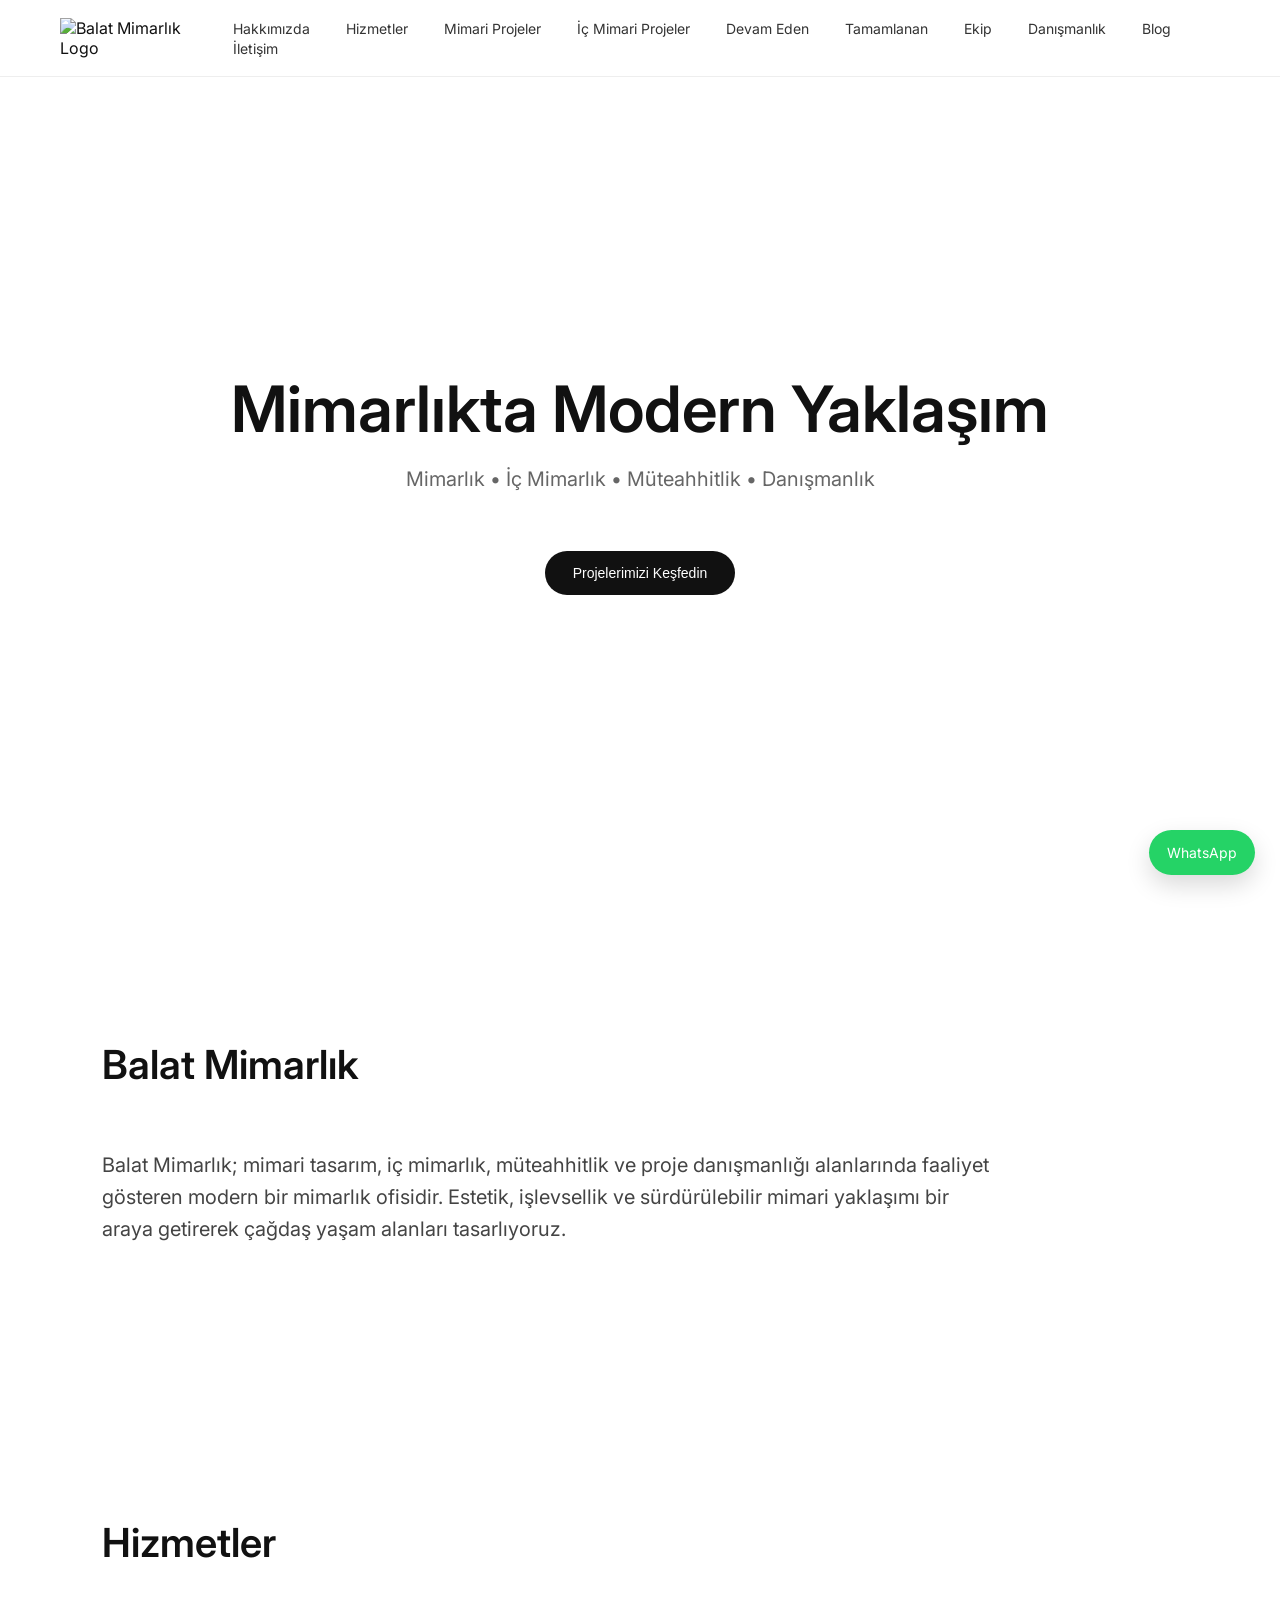
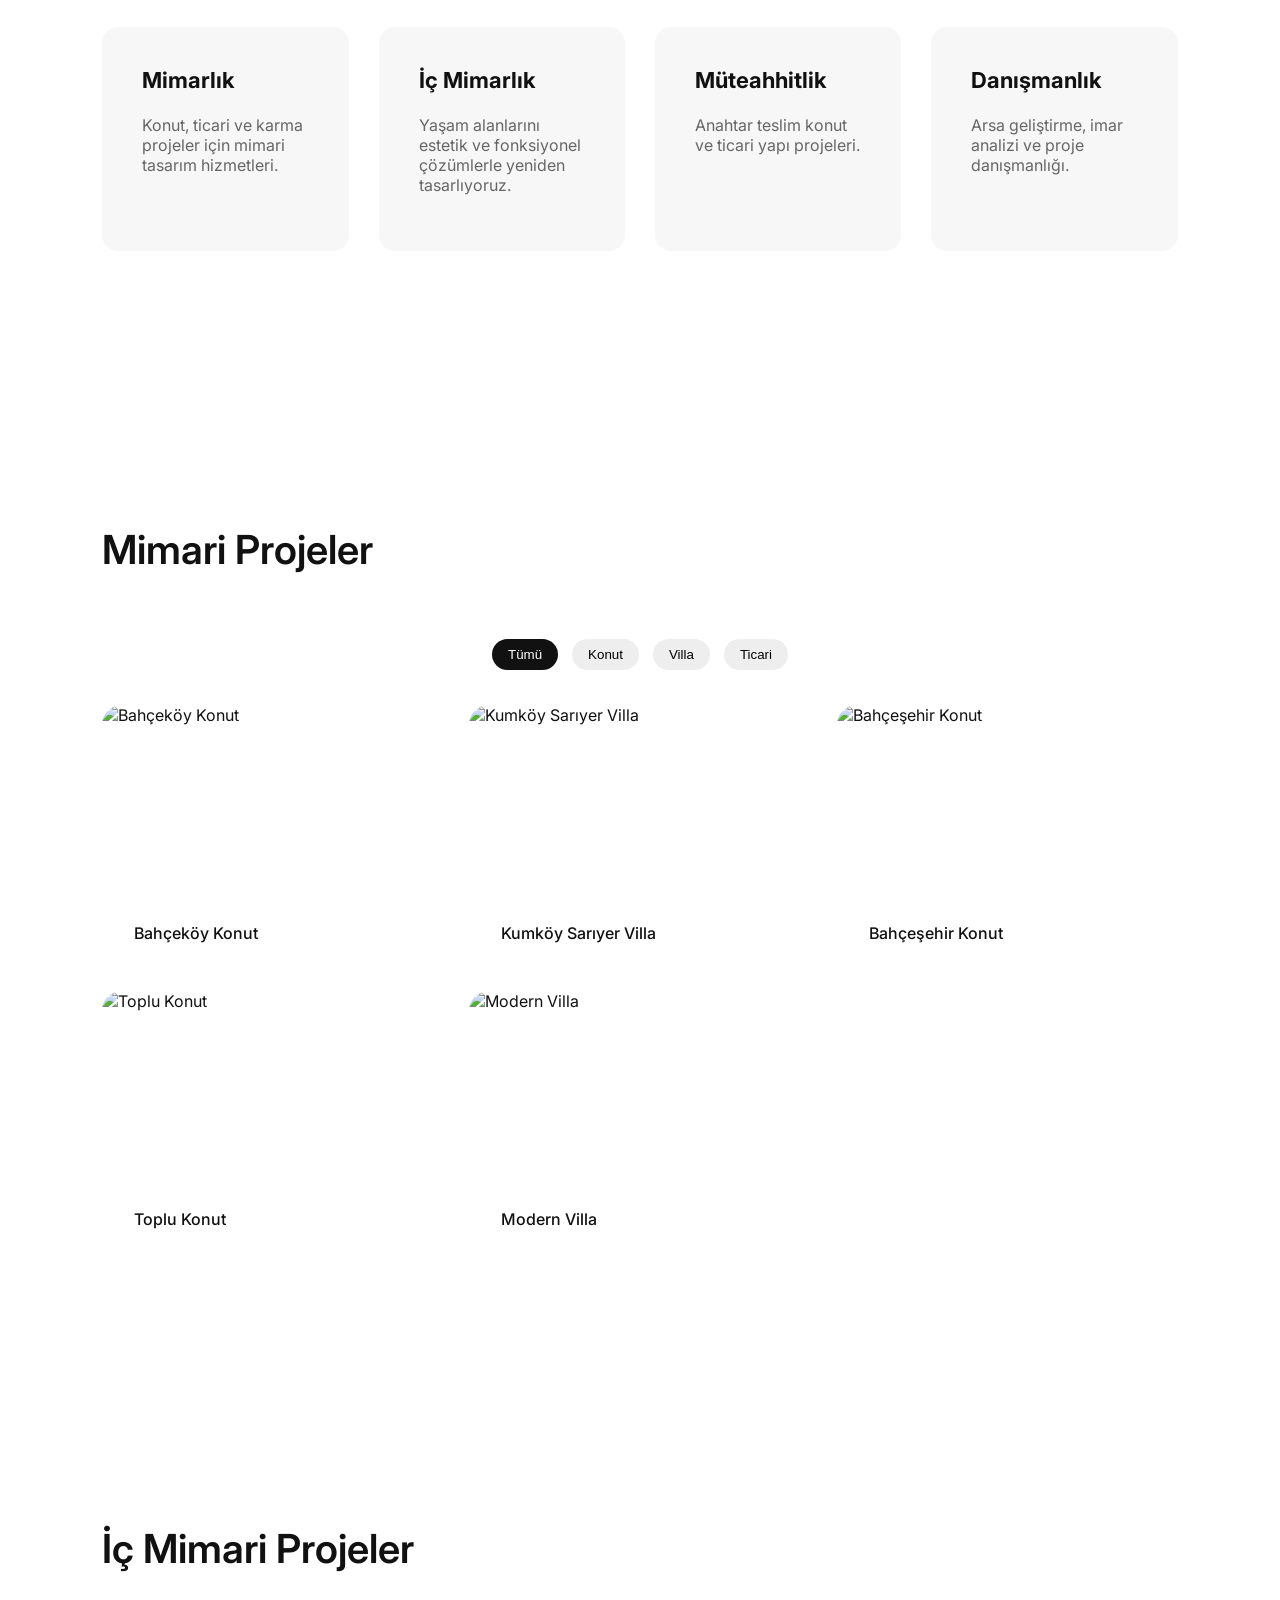
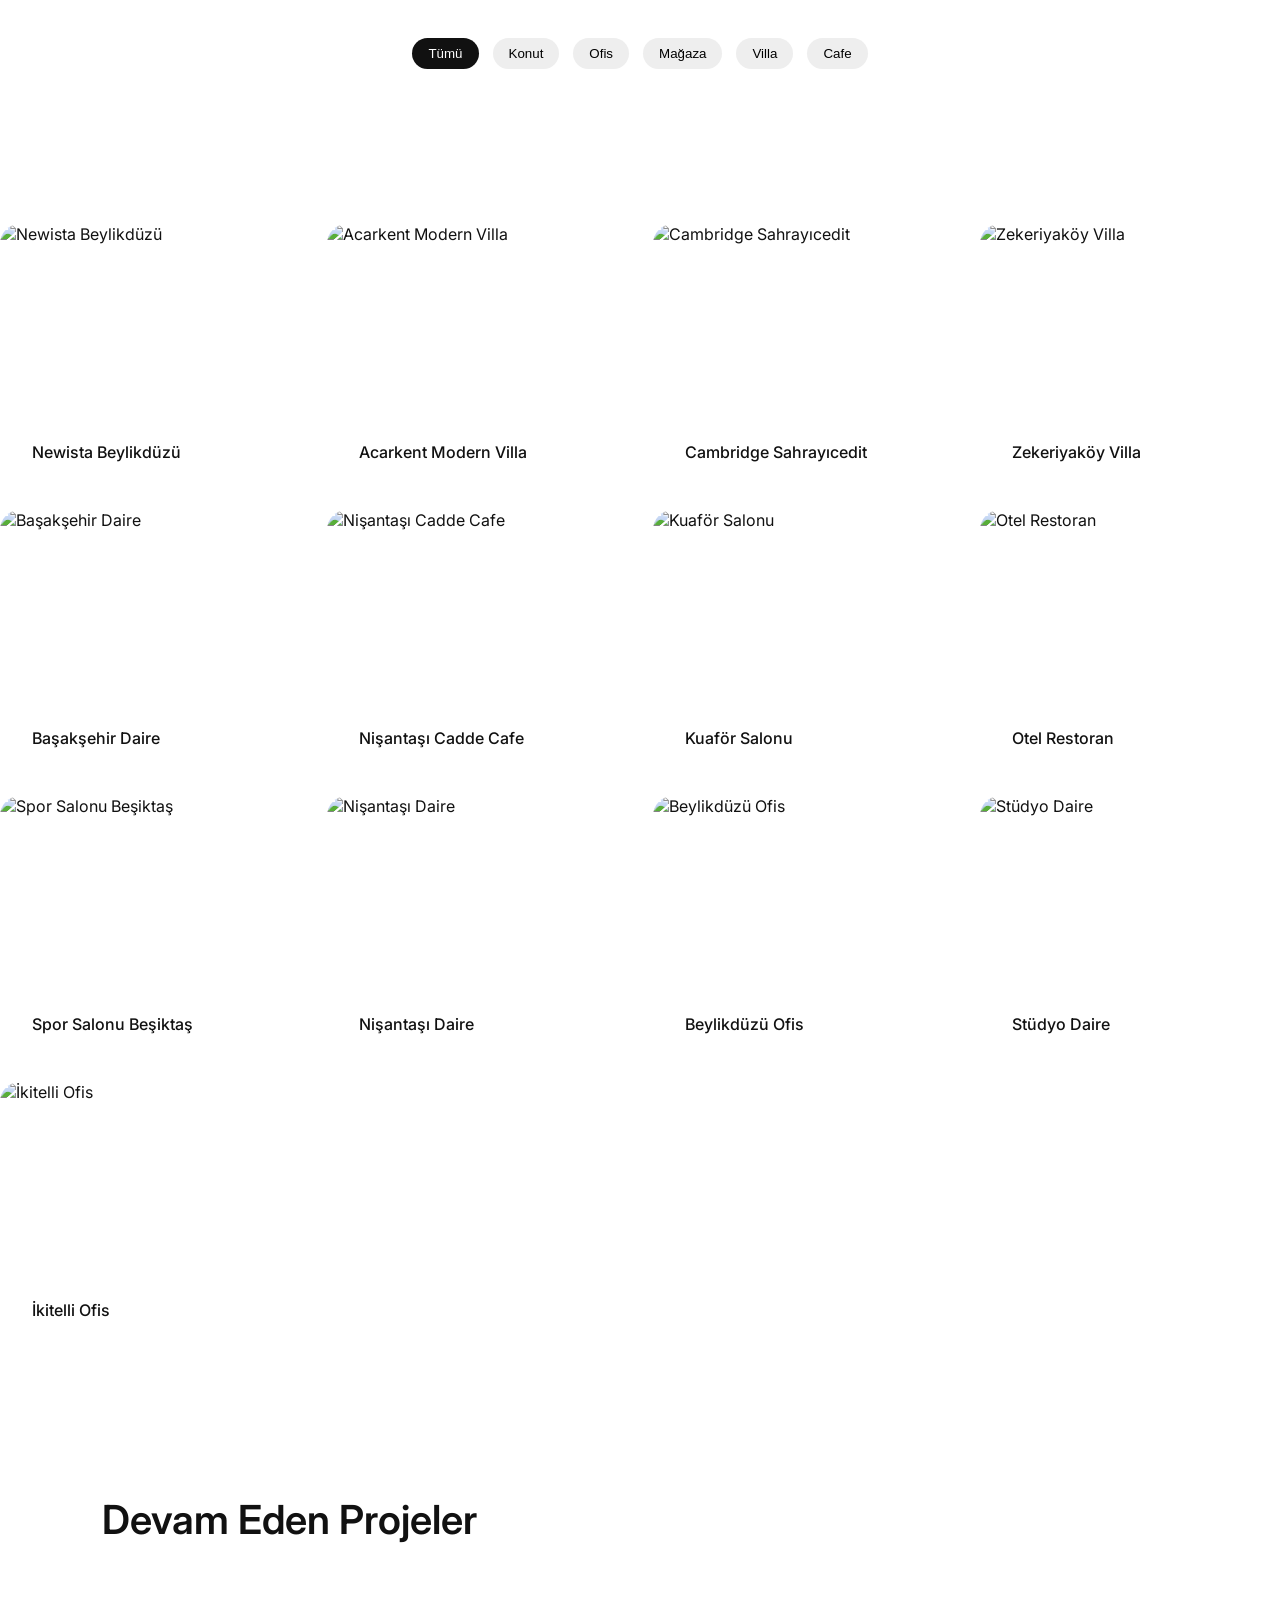
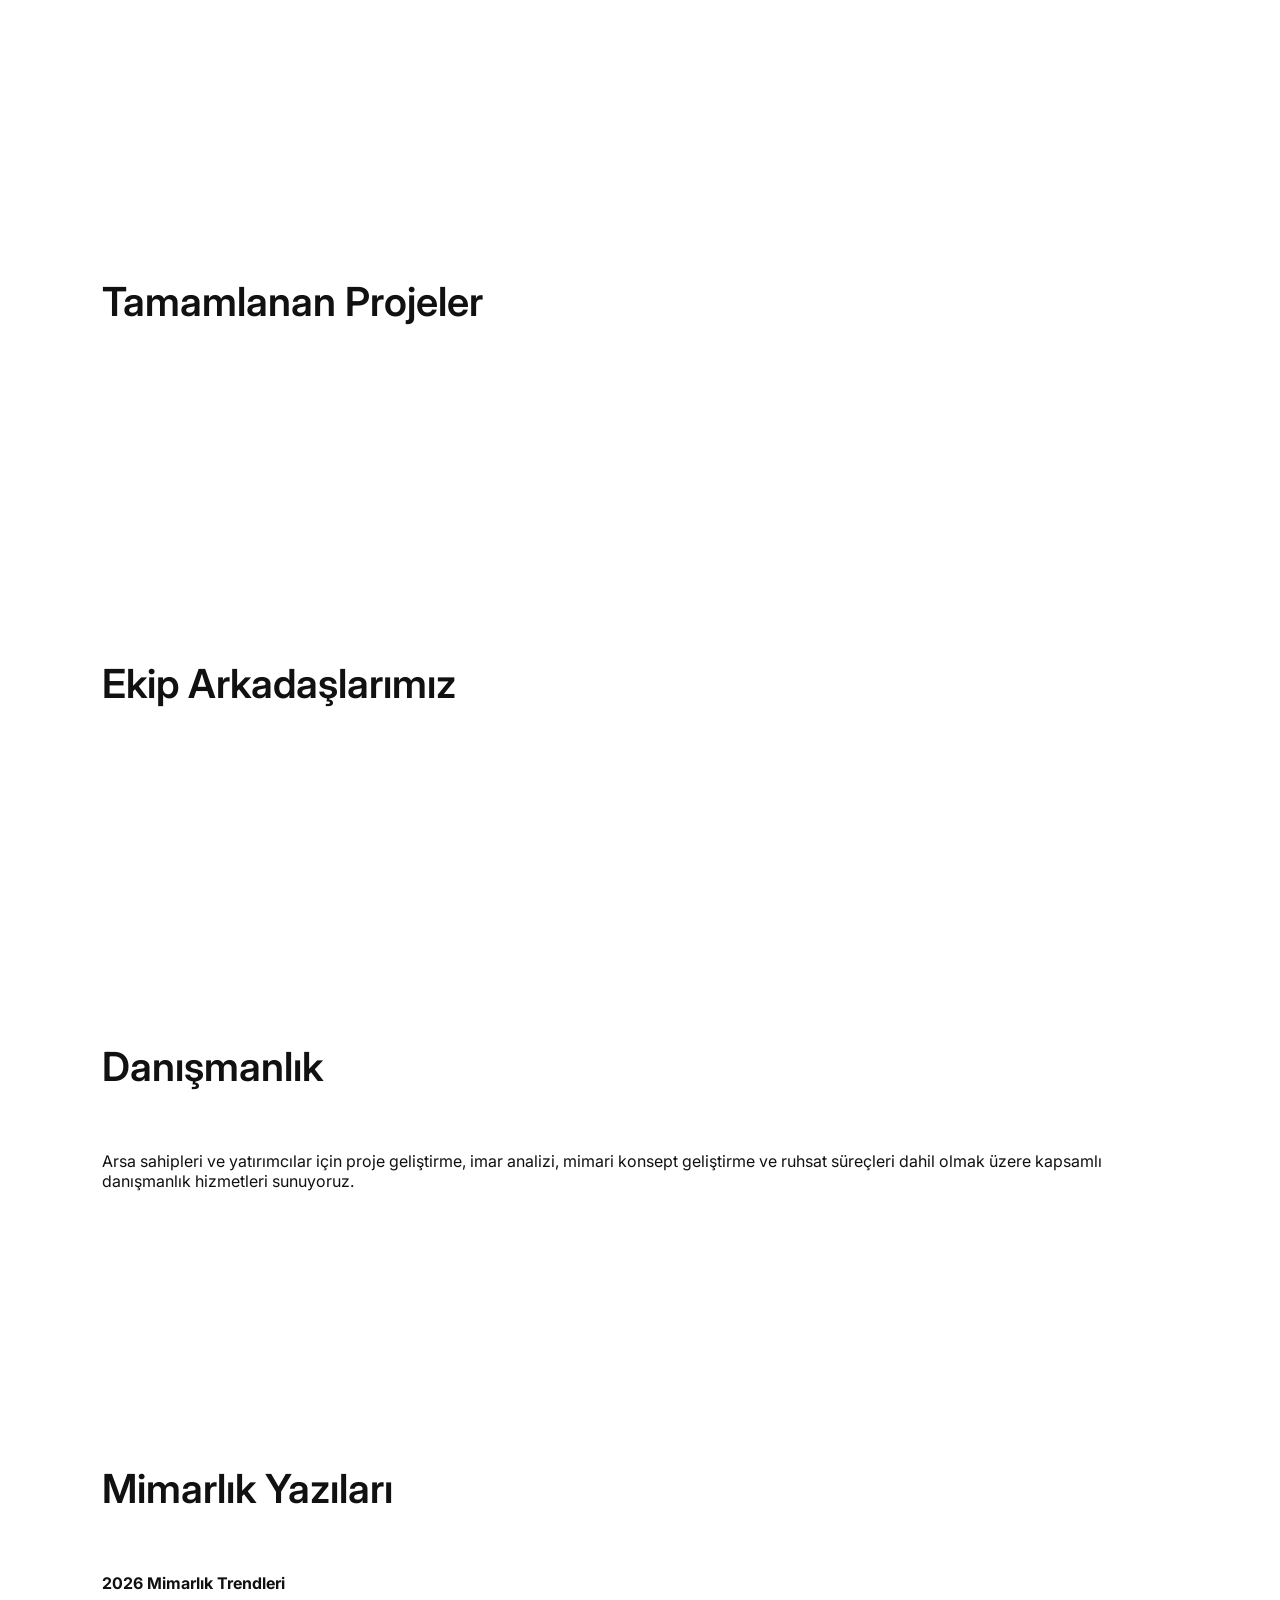
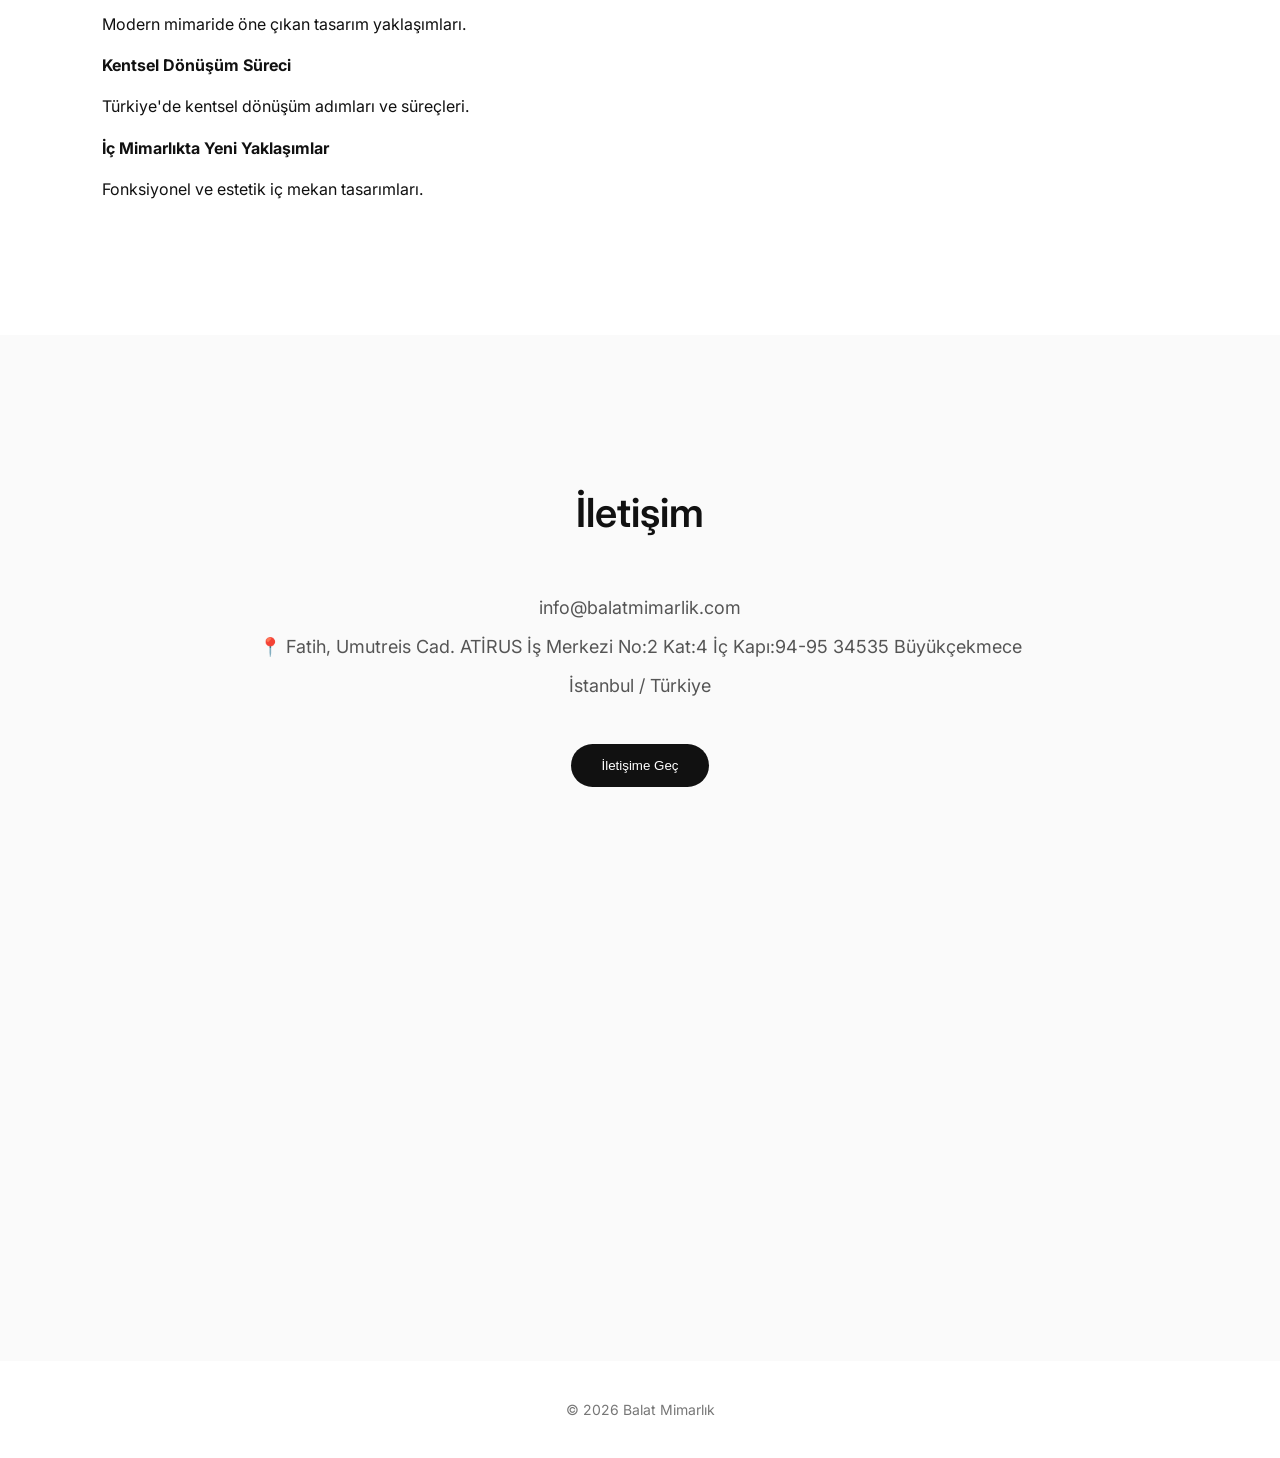
==== index.html @ 03cf363b "Add files via upload" ====
<!DOCTYPE html>
<html lang="tr">
<head>
<meta charset="UTF-8">
<meta name="viewport" content="width=device-width, initial-scale=1.0">
<title>Balat Mimarlık</title>
<meta name="description" content="Balat Mimarlık, mimari, iç mimarlık ve müteahhitlik projelerinde modern çözümler sunar.">
<meta name="keywords" content="Balat Mimarlık, mimarlık, iç mimarlık, müteahhitlik, danışmanlık, İstanbul, projeler">
<meta property="og:title" content="Balat Mimarlık">
<meta property="og:description" content="Mimari, iç mimarlık ve müteahhitlik projelerinde modern çözümler sunar.">
<meta property="og:type" content="website">
<meta property="og:url" content="https://balatmimarlik.com">
<meta property="og:image" content="https://balatmimarlik.com/logo.png">
<meta name="twitter:card" content="summary_large_image">
<meta name="twitter:title" content="Balat Mimarlık">
<meta name="twitter:description" content="Mimari, iç mimarlık ve müteahhitlik projelerinde modern çözümler sunar.">
<link href="https://fonts.googleapis.com/css2?family=Inter:wght@300;400;500;600&display=swap" rel="stylesheet">
<style>
*{box-sizing:border-box;scroll-behavior:smooth}
body{margin:0;font-family:'Inter',sans-serif;background:#fff;color:#111;-webkit-font-smoothing:antialiased;transition:.3s}
header{position:sticky;top:0;background:rgba(255,255,255,.85);backdrop-filter:blur(10px);display:flex;justify-content:space-between;align-items:center;padding:18px 60px;border-bottom:1px solid #eee;z-index:10}
.logo img{height:40px}
nav a{margin:0 16px;text-decoration:none;color:#333;font-size:14px}
.hero{height:90vh;display:flex;align-items:center;justify-content:center;text-align:center;padding:40px;background:url('https://images.unsplash.com/photo-1503387762-592deb58ef4e?q=80&w=2000&auto=format&fit=crop') center/cover no-repeat;position:relative}
.hero::before{content:'';position:absolute;inset:0;background:rgba(255,255,255,0.75);}
.hero>div{position:relative;z-index:1}
.hero h1{font-size:64px;font-weight:600;margin:0}
.hero p{font-size:20px;color:#666;margin-top:20px}
.hero button{margin-top:40px;padding:14px 28px;border-radius:30px;border:none;background:#111;color:#fff;font-size:14px;cursor:pointer}
section{padding:120px 8vw}
.section-title{font-size:40px;margin-bottom:60px;font-weight:600}
.about{max-width:900px;font-size:20px;line-height:1.6;color:#444}
.services{display:grid;grid-template-columns:repeat(auto-fit,minmax(240px,1fr));gap:30px}
.service{padding:40px;border-radius:16px;background:#f7f7f7;transition:.3s}
.service:hover{transform:translateY(-6px)}
.service h3{margin-top:0;font-size:22px}
.service p{color:#666}
.projects{display:grid;grid-template-columns:repeat(auto-fit,minmax(280px,1fr));gap:26px}
.project{height:260px;border-radius:20px;overflow:hidden;position:relative;cursor:pointer}
.project img{width:100%;height:100%;object-fit:cover;transition:.4s}
.project:hover img{transform:scale(1.08)}
.project span{position:absolute;bottom:16px;left:20px;font-size:16px;font-weight:500;background:white;padding:6px 12px;border-radius:20px}
.filter-bar{margin-bottom:30px;text-align:center}
.filter-bar button{margin:5px;padding:8px 16px;border:none;border-radius:20px;background:#eee;cursor:pointer;transition:.3s}
.filter-bar button.active{background:#111;color:#fff}
.modal{position:fixed;top:0;left:0;width:100%;height:100%;background:rgba(0,0,0,.7);display:none;align-items:center;justify-content:center;z-index:100}
.modal-content{
background:white;
padding:40px;
border-radius:16px;
max-width:800px;
width:90%;
position:relative;
max-height:90vh;      
overflow-y:auto;    
}
.modal-content h3{margin-top:0}
.modal-close{position:absolute;top:16px;right:16px;font-size:20px;cursor:pointer}
.contact{background:#fafafa;text-align:center}
.contact p{font-size:18px;color:#555}
.contact button{margin-top:30px;padding:14px 30px;border-radius:30px;border:none;background:#111;color:#fff}
.map{margin-top:50px;border-radius:16px;overflow:hidden}
footer{padding:40px;text-align:center;color:#777;font-size:14px}
.whatsapp{position:fixed;bottom:25px;right:25px;background:#25D366;color:white;padding:14px 18px;border-radius:50px;font-size:14px;text-decoration:none;box-shadow:0 10px 25px rgba(0,0,0,.15)}
.menu-toggle{
display:none;
font-size:26px;
cursor:pointer;
}

@media(max-width:768px){

.menu-toggle{
display:block;
z-index:20;
}

nav{
position:fixed;
top:0;
right:-100%;
width:75%;
height:100vh;
background:white;
display:flex;
flex-direction:column;
padding-top:80px;
transition:0.4s;
box-shadow:-10px 0 30px rgba(0,0,0,0.1);
}

nav a{
padding:18px 30px;
font-size:16px;
border-bottom:1px solid #eee;
}

nav.active{
right:0;
}

}
</style>
<script type="application/ld+json">
{
  "@context": "https://schema.org",
  "@type": "Organization",
  "name": "Balat Mimarlık",
  "url": "https://balatmimarlik.com",
  "logo": "https://balatmimarlik.com/logo.png",
  "sameAs": [],
  "contactPoint": [{
    "@type": "ContactPoint",
    "email": "info@balatmimarlik.com",
    "contactType": "customer support"
  }]
}
</script>
</head>
<body>
<header>
<div class="logo"><img src="images/balatlogo.png" alt="Balat Mimarlık Logo"></div>

<div class="menu-toggle" onclick="toggleMenu()">☰</div>

<nav id="nav-menu">
<a href="#about">Hakkımızda</a>
<a href="#services">Hizmetler</a>
<a href="#arch-projects">Mimari Projeler</a>
<a href="#interior-projects">İç Mimari Projeler</a>
<a href="#ongoing-projects">Devam Eden</a>
<a href="#completed-projects">Tamamlanan</a>
<a href="#team">Ekip</a>
<a href="#consulting">Danışmanlık</a>
<a href="#blog">Blog</a>
<a href="#contact">İletişim</a>
</nav>
</header>
<section class="hero">
<div>
<h1>Mimarlıkta Modern Yaklaşım</h1>
<p>Mimarlık • İç Mimarlık • Müteahhitlik • Danışmanlık</p>
<button onclick="document.getElementById('arch-projects').scrollIntoView()">Projelerimizi Keşfedin</button>
</div>
</section>
<section id="about">
<h2 class="section-title">Balat Mimarlık</h2>
<div class="about">Balat Mimarlık; mimari tasarım, iç mimarlık, müteahhitlik ve proje danışmanlığı alanlarında faaliyet gösteren modern bir mimarlık ofisidir. Estetik, işlevsellik ve sürdürülebilir mimari yaklaşımı bir araya getirerek çağdaş yaşam alanları tasarlıyoruz.</div>
</section>
<section id="services">
<h2 class="section-title">Hizmetler</h2>
<div class="services">
<div class="service"><h3>Mimarlık</h3><p>Konut, ticari ve karma projeler için mimari tasarım hizmetleri.</p></div>
<div class="service"><h3>İç Mimarlık</h3><p>Yaşam alanlarını estetik ve fonksiyonel çözümlerle yeniden tasarlıyoruz.</p></div>
<div class="service"><h3>Müteahhitlik</h3><p>Anahtar teslim konut ve ticari yapı projeleri.</p></div>
<div class="service"><h3>Danışmanlık</h3><p>Arsa geliştirme, imar analizi ve proje danışmanlığı.</p></div>
</div>
</section>
<section id="arch-projects">
<h2 class="section-title">Mimari Projeler</h2>
<div class="filter-bar" id="arch-filters">
<button class="active" onclick="filterProjects('arch','all',this)">Tümü</button>
<button onclick="filterProjects('arch','konut',this)">Konut</button>
<button onclick="filterProjects('arch','villa',this)">Villa</button>
<button onclick="filterProjects('arch','ticari',this)">Ticari</button>
</div>
<div class="projects" id="arch-gallery"></div>
</section>
<section id="interior-projects">
<h2 class="section-title">İç Mimari Projeler</h2>
<div class="filter-bar" id="interior-filters">
<button class="active" onclick="filterProjects('interior','all',this)">Tümü</button>
<button onclick="filterProjects('interior','konut',this)">Konut</button>
<button onclick="filterProjects('interior','ofis',this)">Ofis</button>
<button onclick="filterProjects('interior','mağaza',this)">Mağaza</button>
<button onclick="filterProjects('interior','villa2',this)">Villa</button>
<button onclick="filterProjects('interior','cafe',this)">Cafe</button>
</div>
</section>
<div class="projects" id="interior-gallery"></div>
</section>
<section id="ongoing-projects">
<h2 class="section-title">Devam Eden Projeler</h2>
<div class="projects" id="ongoing-gallery"></div>
</section>
<section id="completed-projects">
<h2 class="section-title">Tamamlanan Projeler</h2>
<div class="projects" id="completed-gallery"></div>
</section>
<section id="team">
<h2 class="section-title">Ekip Arkadaşlarımız</h2>
<div class="services" id="team-gallery"></div>
</section>
<section id="consulting">
<h2 class="section-title">Danışmanlık</h2>
<div class="consulting">Arsa sahipleri ve yatırımcılar için proje geliştirme, imar analizi, mimari konsept geliştirme ve ruhsat süreçleri dahil olmak üzere kapsamlı danışmanlık hizmetleri sunuyoruz.</div>
</section>
<section id="blog">
<h2 class="section-title">Mimarlık Yazıları</h2>
<div class="blog-grid">
<div class="blog-card"><h4>2026 Mimarlık Trendleri</h4><p>Modern mimaride öne çıkan tasarım yaklaşımları.</p></div>
<div class="blog-card"><h4>Kentsel Dönüşüm Süreci</h4><p>Türkiye'de kentsel dönüşüm adımları ve süreçleri.</p></div>
<div class="blog-card"><h4>İç Mimarlıkta Yeni Yaklaşımlar</h4><p>Fonksiyonel ve estetik iç mekan tasarımları.</p></div>
</div>
</section>
<section id="contact" class="contact">
<h2 class="section-title">İletişim</h2>
<p>info@balatmimarlik.com</p>
<p>📍 Fatih, Umutreis Cad. ATİRUS İş Merkezi No:2 Kat:4 İç Kapı:94-95
34535 Büyükçekmece</p>
<p>İstanbul / Türkiye</p>
<button onclick="window.open('https://wa.me/905335838775?text=Merhaba%2C%20Balat%20Mimarlık%20ile%20iletişime%20geçmek%20istiyorum.','_blank')">İletişime Geç</button>
<div class="map-box">
                        <iframe src="https://www.google.com/maps/embed?pb=!1m14!1m8!1m3!1d12044.50087339532!2d28.5350759!3d41.0006324!3m2!1i1024!2i768!4f13.1!3m3!1m2!1s0x0%3A0xb8d0dec316ddca47!2sBalat%20Mimarl%C4%B1k!5e0!3m2!1str!2str!4v1671179772792!5m2!1str!2str" width="100%" height="450" style="border:0;" allowfullscreen="" loading="lazy" referrerpolicy="no-referrer-when-downgrade"></iframe>
                    </div>
</section>
<footer>© 2026 Balat Mimarlık</footer>
<a class="whatsapp" href="https://wa.me/905335838775?text=Merhaba%2C%20Balat%20Mimarlık%20ile%20iletişime%20geçmek%20istiyorum." target="_blank">WhatsApp</a>
<div class="modal" id="project-modal"><div class="modal-content"><span class="modal-close" onclick="closeModal()">&times;</span><h3 id="modal-title"></h3><p id="modal-details"></p><div id="modal-images"></div></div></div>
<script>
const projects = {
  arch: [ 
  
    {
      title: 'Bahçeköy Konut',
      details: 'İstanbul, 1200 m², 2024',
      category: 'konut',
      images: ['images/Bahcekoy_konut/1.jpg','images/Bahcekoy_konut/2.jpg','images/Bahcekoy_konut/3.jpg','images/Bahcekoy_konut/4.jpg']
    } ,
     {
      title: 'Kumköy Sarıyer Villa',
      details: 'İstanbul, 1200 m², 2024',
      category: 'villa',
      images: ['images/kumkoy_sariyer/a.jpg', 'images/kumkoy_sariyer/b.jpg', 'images/kumkoy_sariyer/c.jpg', 'images/kumkoy_sariyer/d.jpg', 'images/kumkoy_sariyer/e.jpg', 'images/kumkoy_sariyer/f.jpg', 'images/kumkoy_sariyer/g.jpg','images/kumkoy_sariyer/h.jpg','images/kumkoy_sariyer/I.jpg',]
    } ,
    {
      title: 'Bahçeşehir Konut',
      details: 'İstanbul, 1200 m², 2024',
      category: 'konut',
      images: ['images/bahcesehir_konut/1-1.jpg','images/bahcesehir_konut/1.jpg','images/bahcesehir_konut/2.jpg','images/bahcesehir_konut/3.jpg','images/bahcesehir_konut/4.jpg','images/bahcesehir_konut/5.jpg','images/bahcesehir_konut/6.jpg','images/bahcesehir_konut/8.jpg','images/bahcesehir_konut/9.jpg','images/bahcesehir_konut/10.jpg','images/bahcesehir_konut/11.jpg', ]} ,
  {
        title: 'Toplu Konut',
        details: 'Istanbul, 3000m2, 2025',
        category:'konut',
        images:['images/toplu_konut/1.jpg' ,'images/toplu_konut/2.jpg' ,'images/toplu_konut/3.jpg' ,]
      },
       {
        title:'Modern Villa',
        details:'Istanbul, 1200m2,2025',
        category:'villa',
        images:['images/villa4/1.jpg','images/villa4/2.jpg','images/villa4/3.jpg','images/villa4/4.jpg',]
  }
  ],
  interior: [
  
     {
      title: 'Newista Beylikdüzü',
      details: 'İstanbul, 450 m², 2025',
      category: 'konut', 
      images: ['images/newista_beylikduzu/1.jpg' , 'images/newista_beylikduzu/2.jpg' , 'images/newista_beylikduzu/3.jpg' ,'images/newista_beylikduzu/4.jpg' ,'images/newista_beylikduzu/5.jpg' ,'images/newista_beylikduzu/6.jpg'] 
    },  {
      title: 'Acarkent Modern Villa',
      details: 'İstanbul, 450 m², 2025 - Tamamlanan lüks villa projesi.',
      category: 'villa2' ,
      images: ['images/acarkent/acarkent1.jpg' , 'images/acarkent/3.jpg' , 'images/acarkent/4.jpg' , 'images/acarkent/5.jpg' , 'images/acarkent/6.jpg' , 'images/acarkent/7.jpg' , 'images/acarkent/8.jpg' , 'images/acarkent/9.jpg' , 'images/acarkent/10.jpg' , 'images/acarkent/11.jpg' , 'images/acarkent/12.jpg' , 'images/acarkent/13.jpg' , 'images/acarkent/14.jpg' , 'images/acarkent/15.jpg' , 'images/acarkent/16.jpg'] 
    },
     {
      title: 'Cambridge Sahrayıcedit',
      details: 'İstanbul, 450 m², 2025',
      category: 'ofis', 
      images: ['images/cambridge_sahrayicedit/01.jpeg' , 'images/cambridge_sahrayicedit/02.jpg' , 'images/cambridge_sahrayicedit/03.jpg' ,'images/cambridge_sahrayicedit/04.jpg'] 
    },
     {
      title: 'Zekeriyaköy Villa',
      details: 'İstanbul, 450 m², 2025',
      category: 'villa2', 
      images: ['images/zekeriya_koy/salon.jpg' , 'images/zekeriya_koy/mutfak.jpg' ,'images/zekeriya_koy/bedroom.jpg' ] }, 
      {
        title:'Başakşehir Daire',
        details: 'Istanbul, 450m2, 2025',
        category: 'konut',
        images:['images/basaksehir_daire/1.jpg','images/basaksehir_daire/2.jpg','images/basaksehir_daire/3.jpg','images/basaksehir_daire/4.jpg','images/basaksehir_daire/5.jpg','images/basaksehir_daire/6.jpg','images/basaksehir_daire/7.jpg',]

      },
      {
      title: 'Nişantaşı Cadde Cafe',
      details: 'İstanbul, 450 m², 2025',
      category: 'cafe', 
      images: ['images/nisantasi_cadde_cafe/1.jpg' , 'images/nisantasi_cadde_cafe/2.jpg' , 'images/nisantasi_cadde_cafe/3.jpg' ,'images/nisantasi_cadde_cafe/4.jpg' ,'images/nisantasi_cadde_cafe/5.jpg' ,'images/nisantasi_cadde_cafe/6.jpg'] 
    },
     {
      title: 'Kuaför Salonu',
      details: 'İstanbul, 450 m², 2025',
      category: 'magaza', 
      images: ['images/kuafor_salonu/1.jpg' ,'images/kuafor_salonu/2.jpg' ,'images/kuafor_salonu/3.jpg' ,'images/kuafor_salonu/4.jpg' ,'images/kuafor_salonu/5.jpg' ,'images/kuafor_salonu/6.jpg' , ]},
  {
        title: 'Otel Restoran',
        details: 'Istanbul, 3000m2, 2025',
        category:'magaza',
        images:['images/otel_restoran/1.jpg' ,'images/otel_restoran/2.jpg' ,'images/otel_restoran/3.jpg' ,'images/otel_restoran/4.jpg']
      },
      
   { title: 'Spor Salonu Beşiktaş',
    details: 'Istanbul, 700m2,2025',
    category: 'cafe',
    images: ['images/gym_besiktas/1.jpg','images/gym_besiktas/2.jpg','images/gym_besiktas/3.jpg','images/gym_besiktas/4.jpg','images/gym_besiktas/5.jpg','images/gym_besiktas/6.jpg','images/gym_besiktas/7.jpg','images/gym_besiktas/8.jpg','images/gym_besiktas/9.jpg','images/gym_besiktas/10.jpg','images/gym_besiktas/11.jpg','images/gym_besiktas/12.jpg']
  },
  { title: 'Nişantaşı Daire',
    details: 'Istanbul, 400m2,2025',
    category: 'konut',
    images: ['images/nisantasi_daire/1.jpg','images/nisantasi_daire/2.jpg','images/nisantasi_daire/3.jpg','images/nisantasi_daire/4.jpg','images/nisantasi_daire/5.jpg','images/nisantasi_daire/6.jpg',]
},
{
  title:'Beylikdüzü Ofis',
  details:'Istanbul, 250m2,2025',
  category:'ofis',
  images: ['images/beylikduzu_ofis/1.jpg','images/beylikduzu_ofis/2.jpg','images/beylikduzu_ofis/3.jpg',]
},
{ 
  title:'Stüdyo Daire',
  details: 'Istanbul,300m2,2025',
  category: 'konut',
  images:['images/studyo_daire/1.jpg','images/studyo_daire/2.jpg','images/studyo_daire/3.jpg','images/studyo_daire/4.jpg',]
},
 {
        title: 'İkitelli Ofis',
        details: 'Istanbul, 3000m2, 2025',
        category:'ofis',
        images:['images/ofis_ikitelli/mode1.jpg' ,'images/ofis_ikitelli/mode2.jpg' ,'images/ofis_ikitelli/mode3.jpg' ,'images/ofis_ikitelli/mode4.jpg']
      },
    ],
 
  
  ongoing: [],
  completed: []
};
function loadGallery(){['arch','interior','ongoing','completed'].forEach(cat=>{
const container=document.getElementById(cat+'-gallery');
projects[cat].forEach(p=>{
const div=document.createElement('div');
div.className='project';
div.setAttribute('data-category',p.category);
div.innerHTML='<img src="'+p.images[0]+'" alt="'+p.title+'"><span>'+p.title+'</span>';
div.onclick=()=>openProject(p.title,p.details,p.images);
container.appendChild(div);
});
});s
}
function filterProjects(cat,category,btn){
const buttons=document.getElementById(cat+'-filters').querySelectorAll('button');
buttons.forEach(b=>b.classList.remove('active'));btn.classList.add('active');
const items=document.getElementById(cat+'-gallery').children;
for(let i=0;i<items.length;i++){
if(category==='all'||items[i].getAttribute('data-category')===category){items[i].style.display='block'}else{items[i].style.display='none'}
}
}
function openProject(title,details,images){document.getElementById('modal-title').innerText=title;document.getElementById('modal-details').innerText=details;const imgContainer=document.getElementById('modal-images');imgContainer.innerHTML='';images.forEach(src=>{const img=document.createElement('img');img.src=src;img.style.width='100%';img.style.marginTop='10px';img.alt=title;imgContainer.appendChild(img)});document.getElementById('project-modal').style.display='flex';}
function closeModal(){document.getElementById('project-modal').style.display='none';}
window.onload=loadGallery;

function toggleMenu(){
document.getElementById("nav-menu").classList.toggle("active");
}
</script>

</body>
</html>
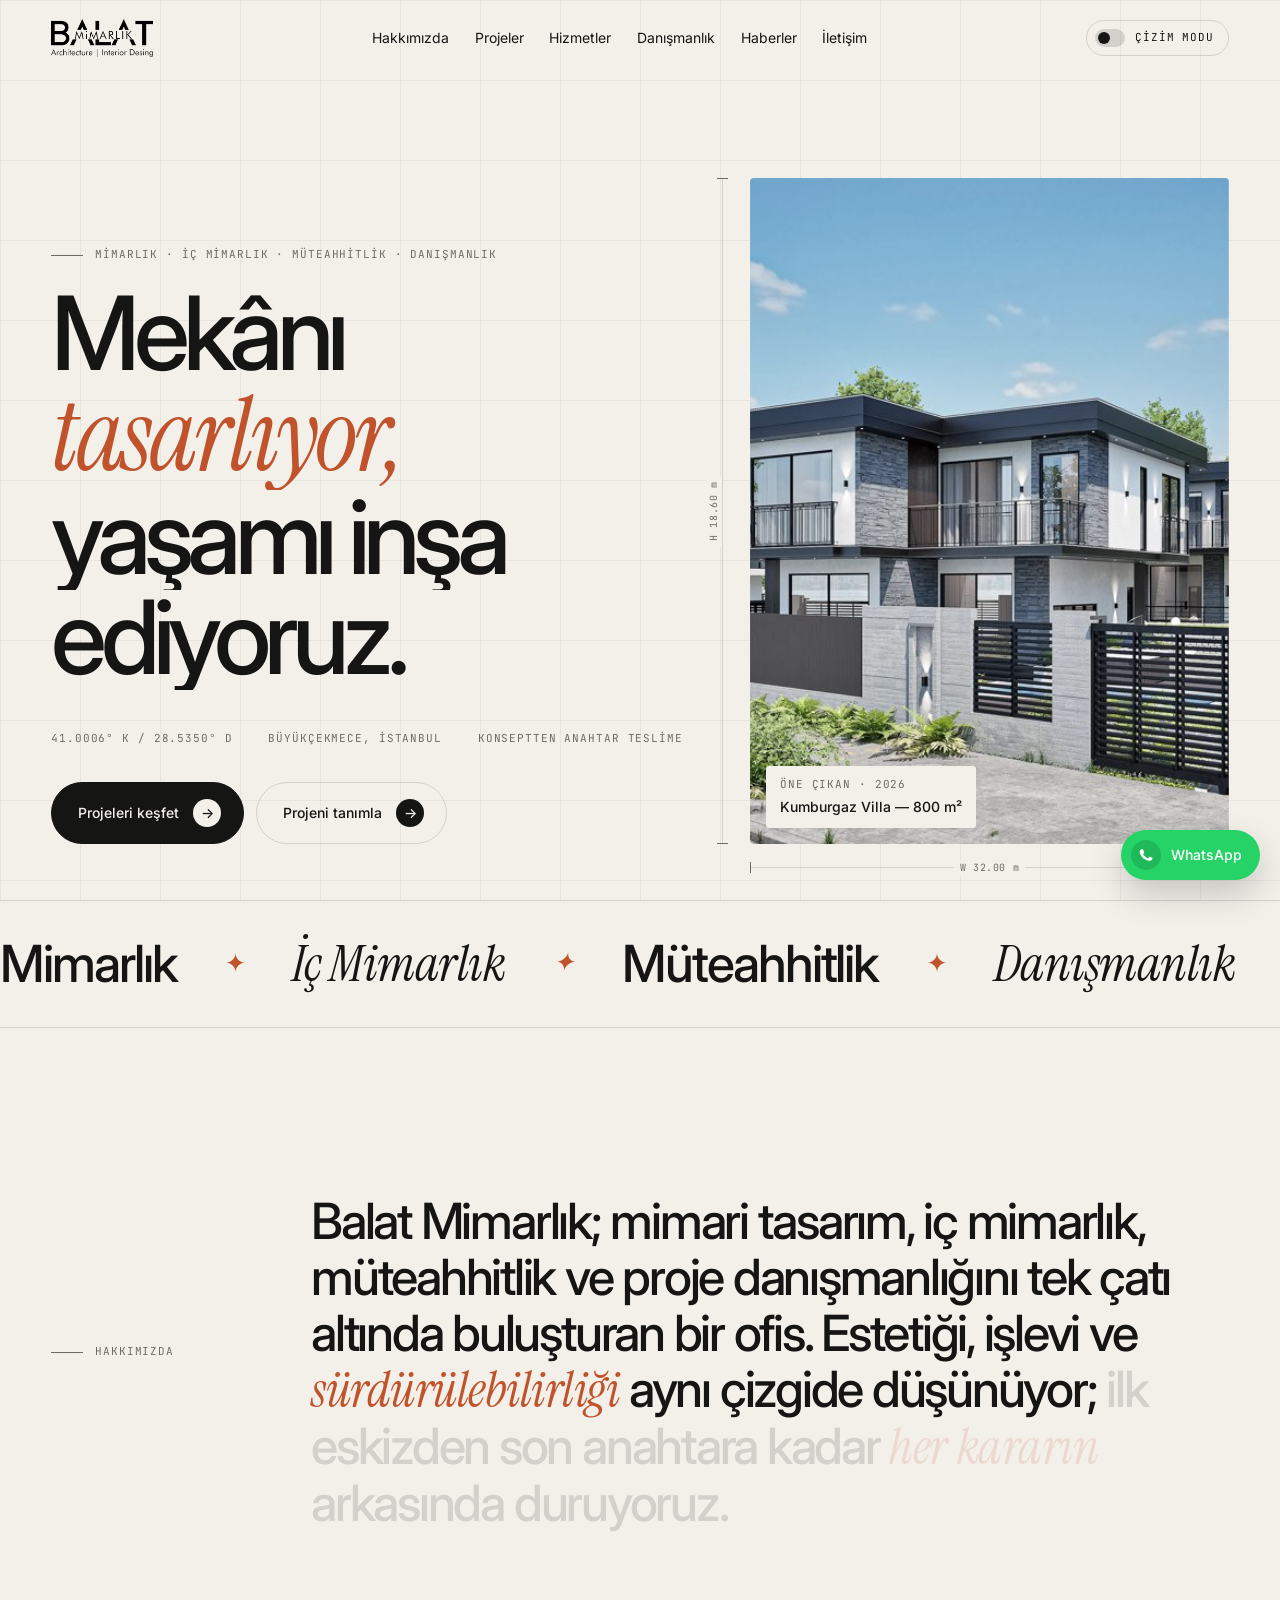
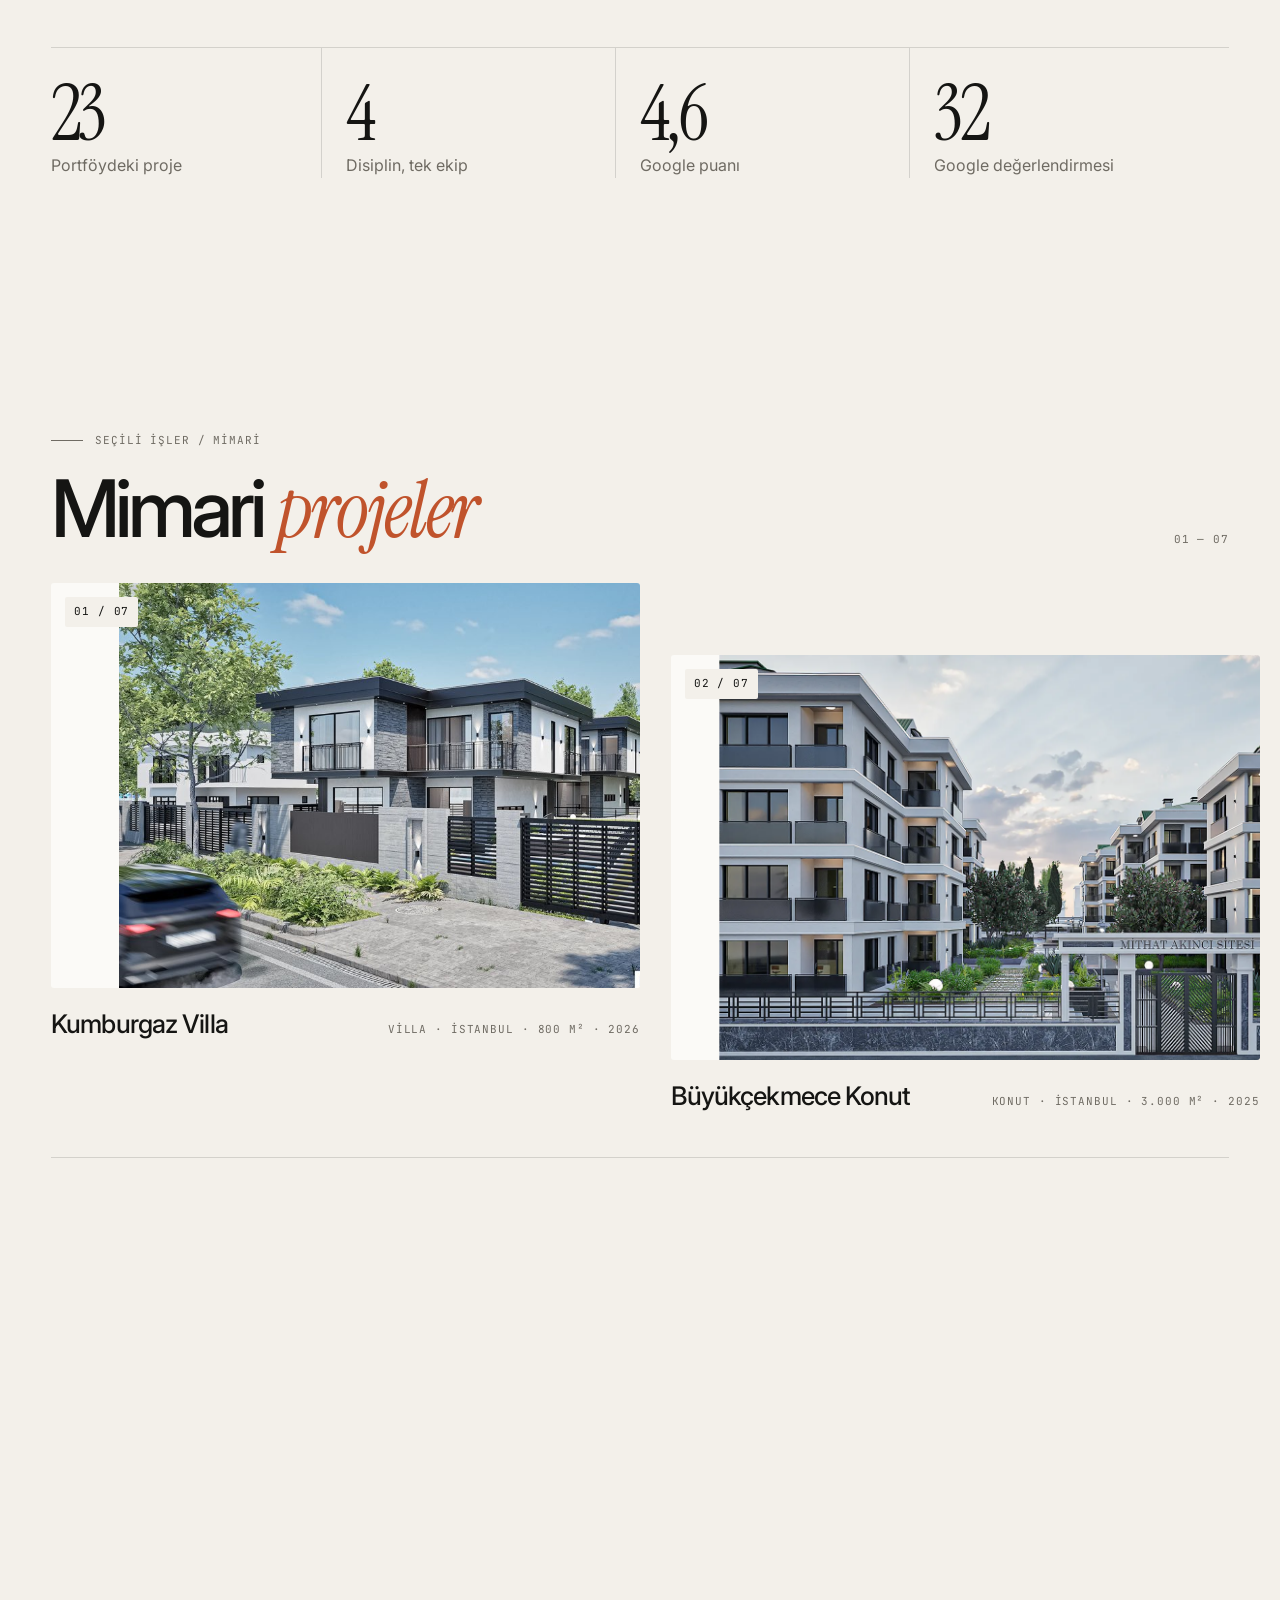
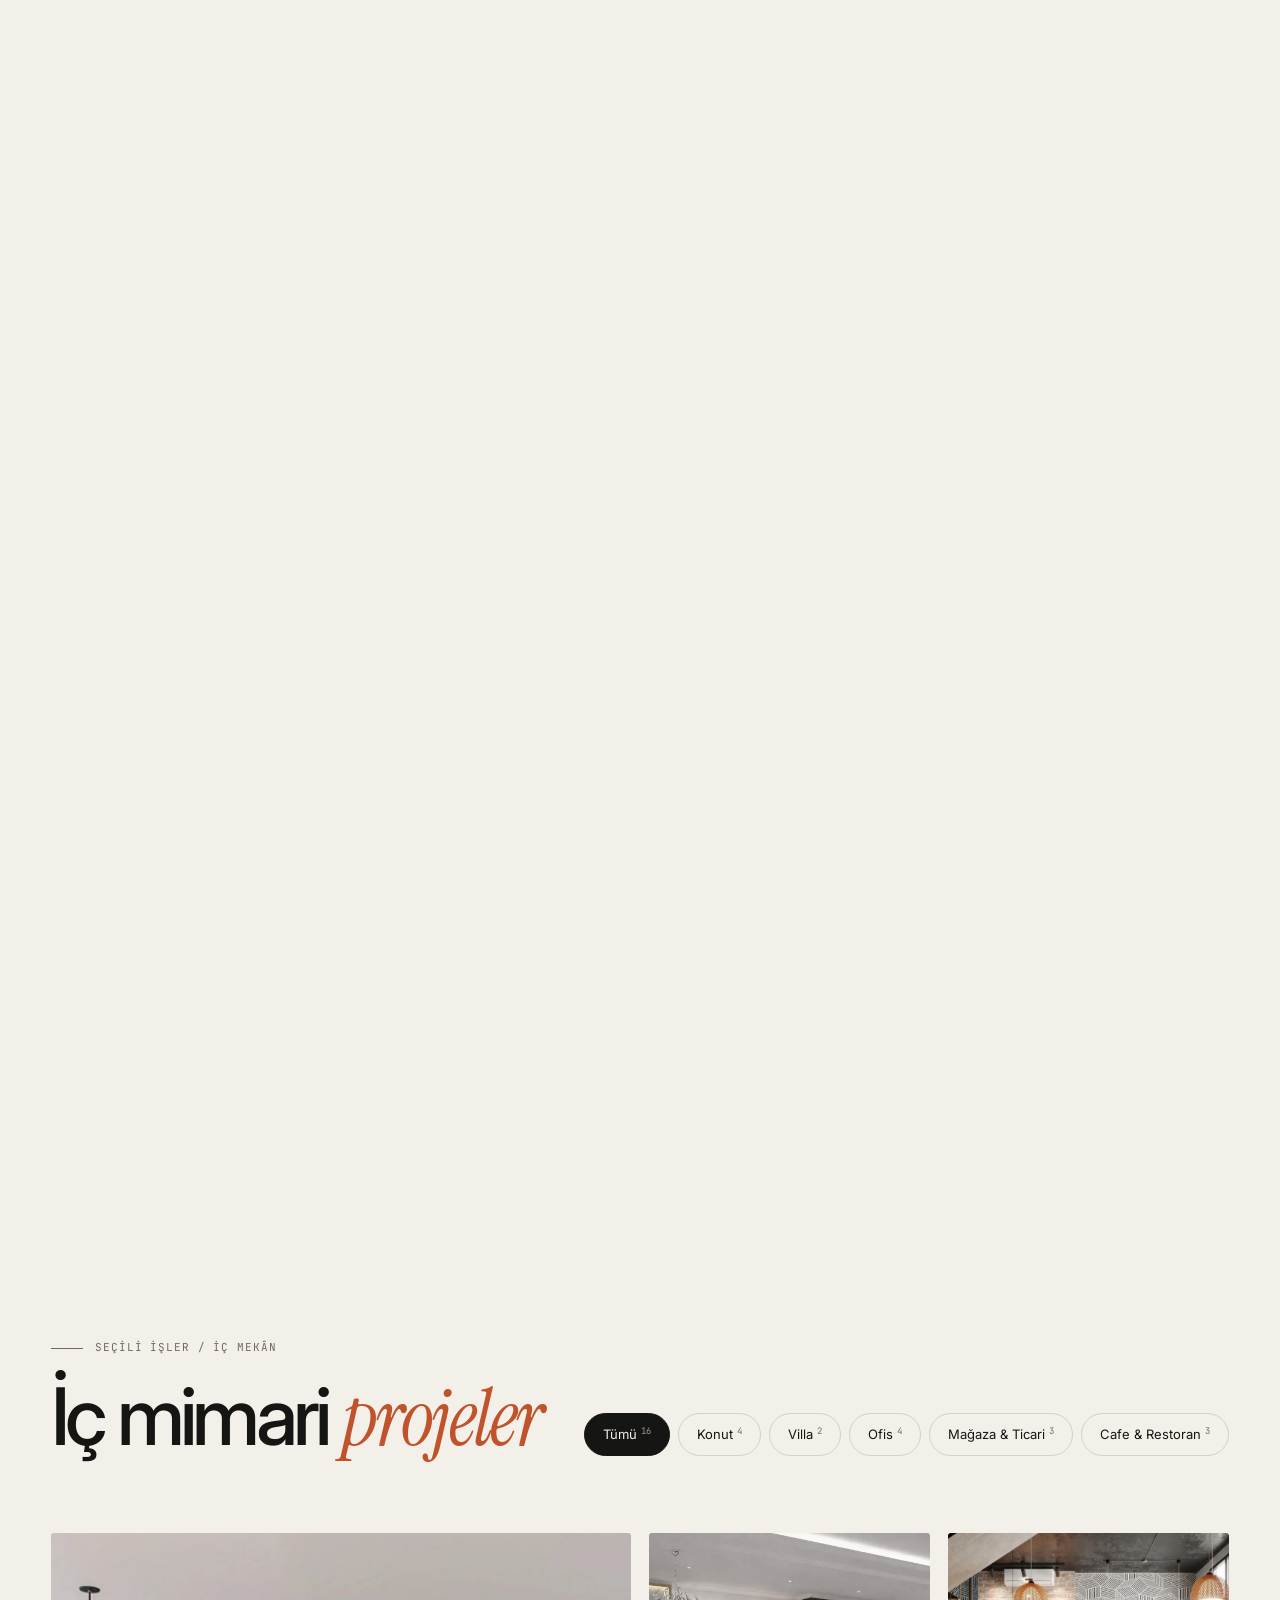
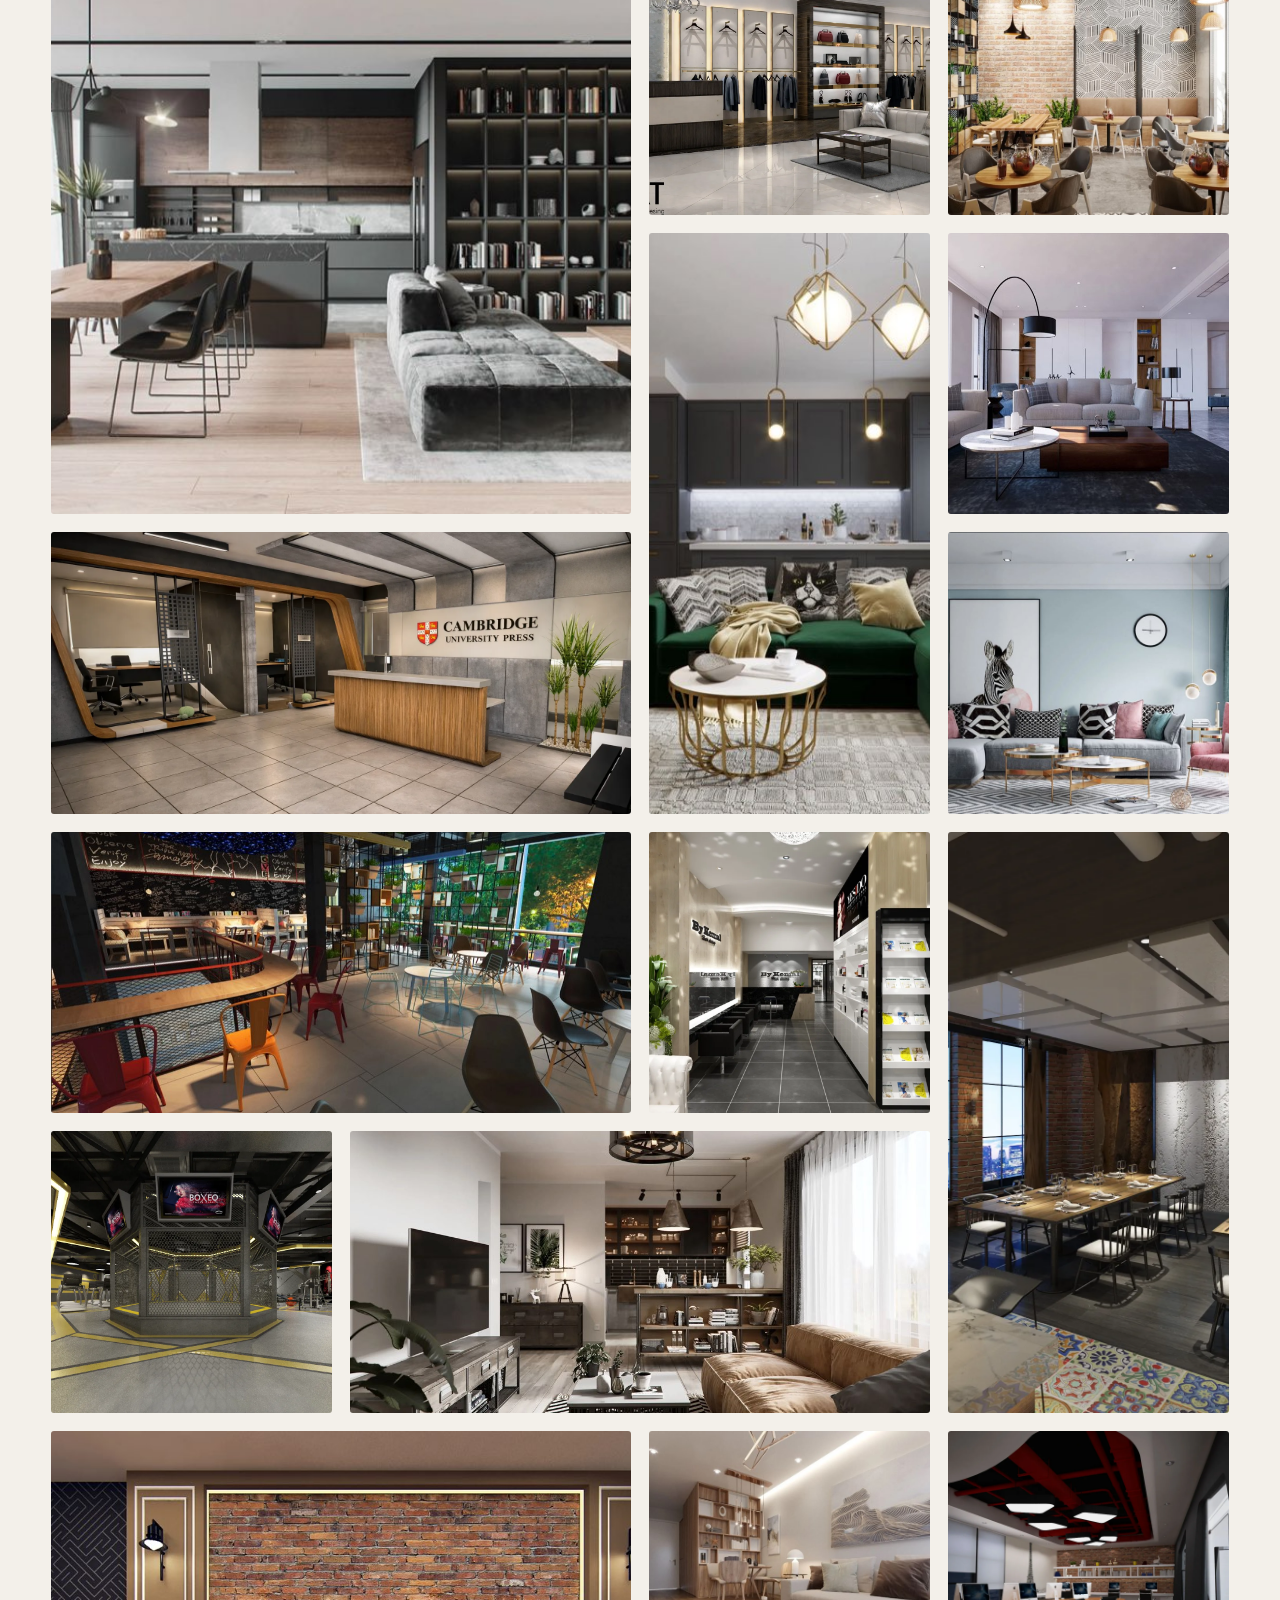
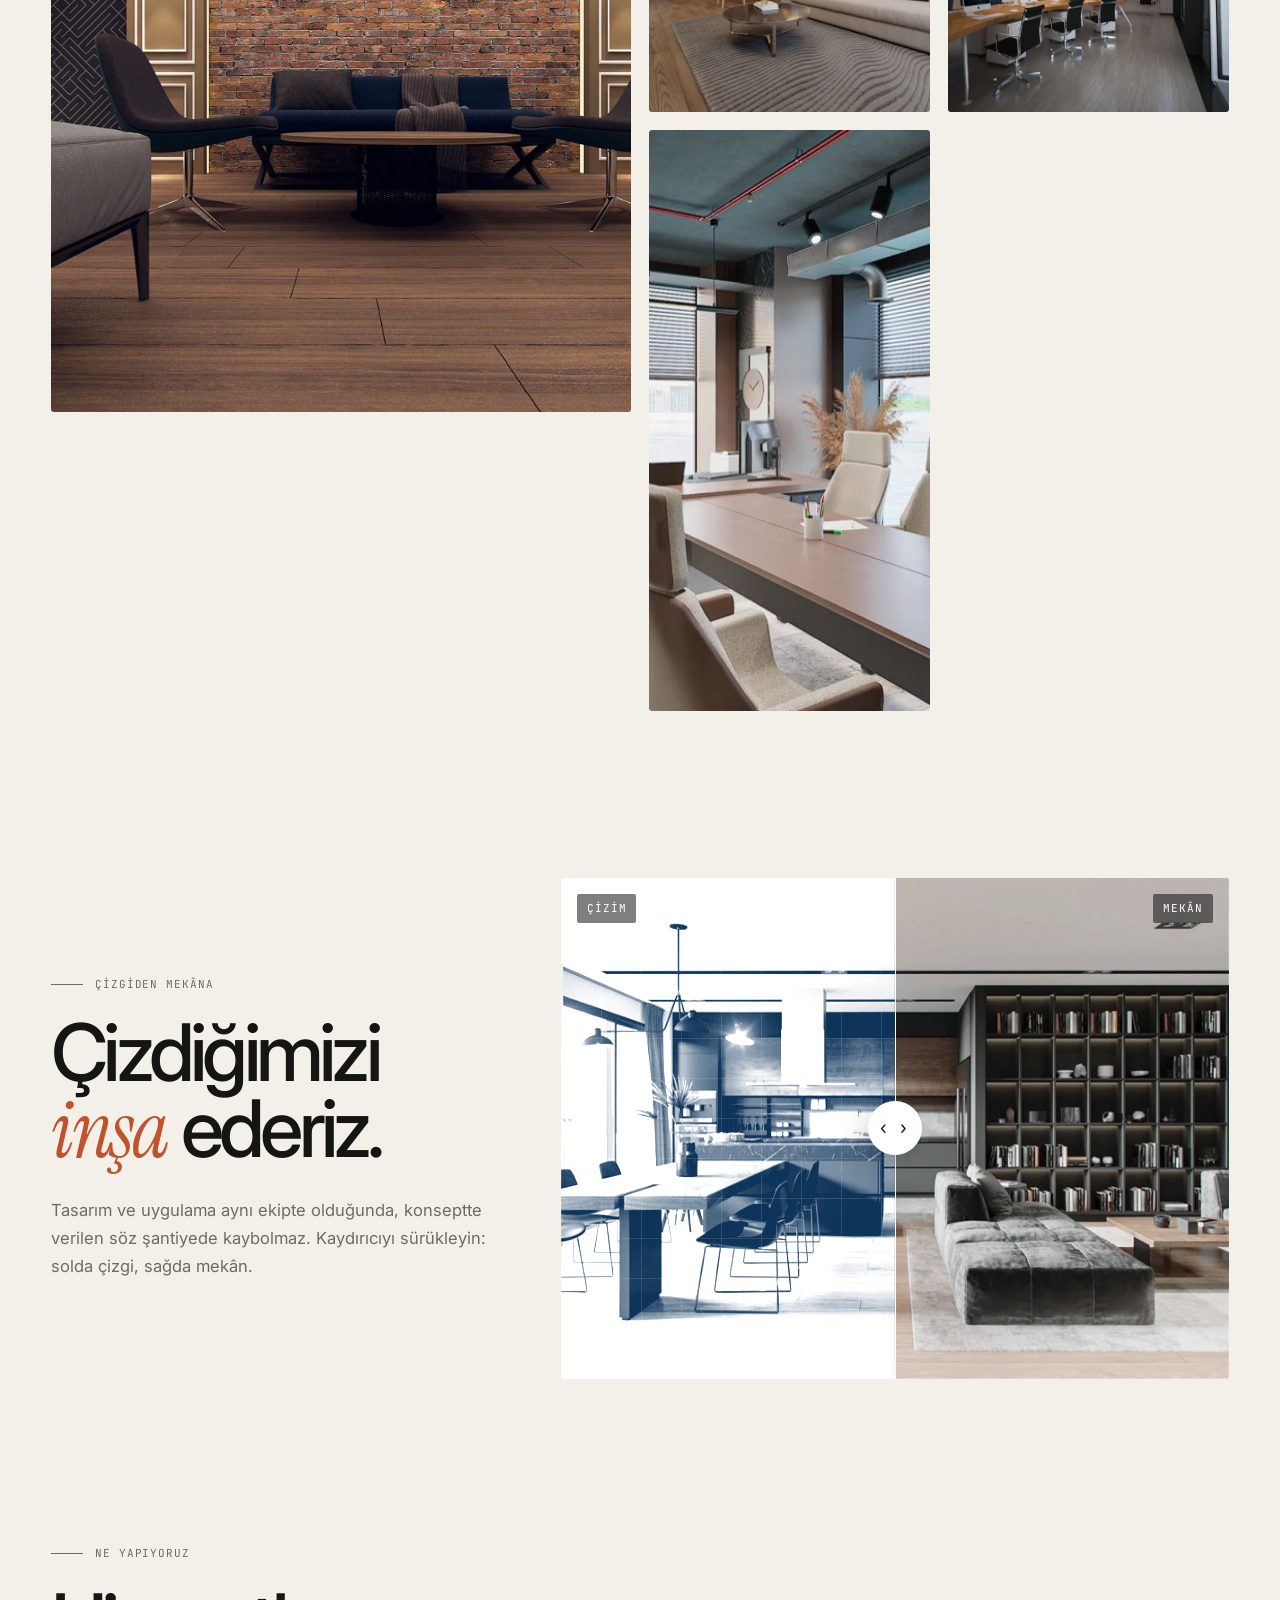
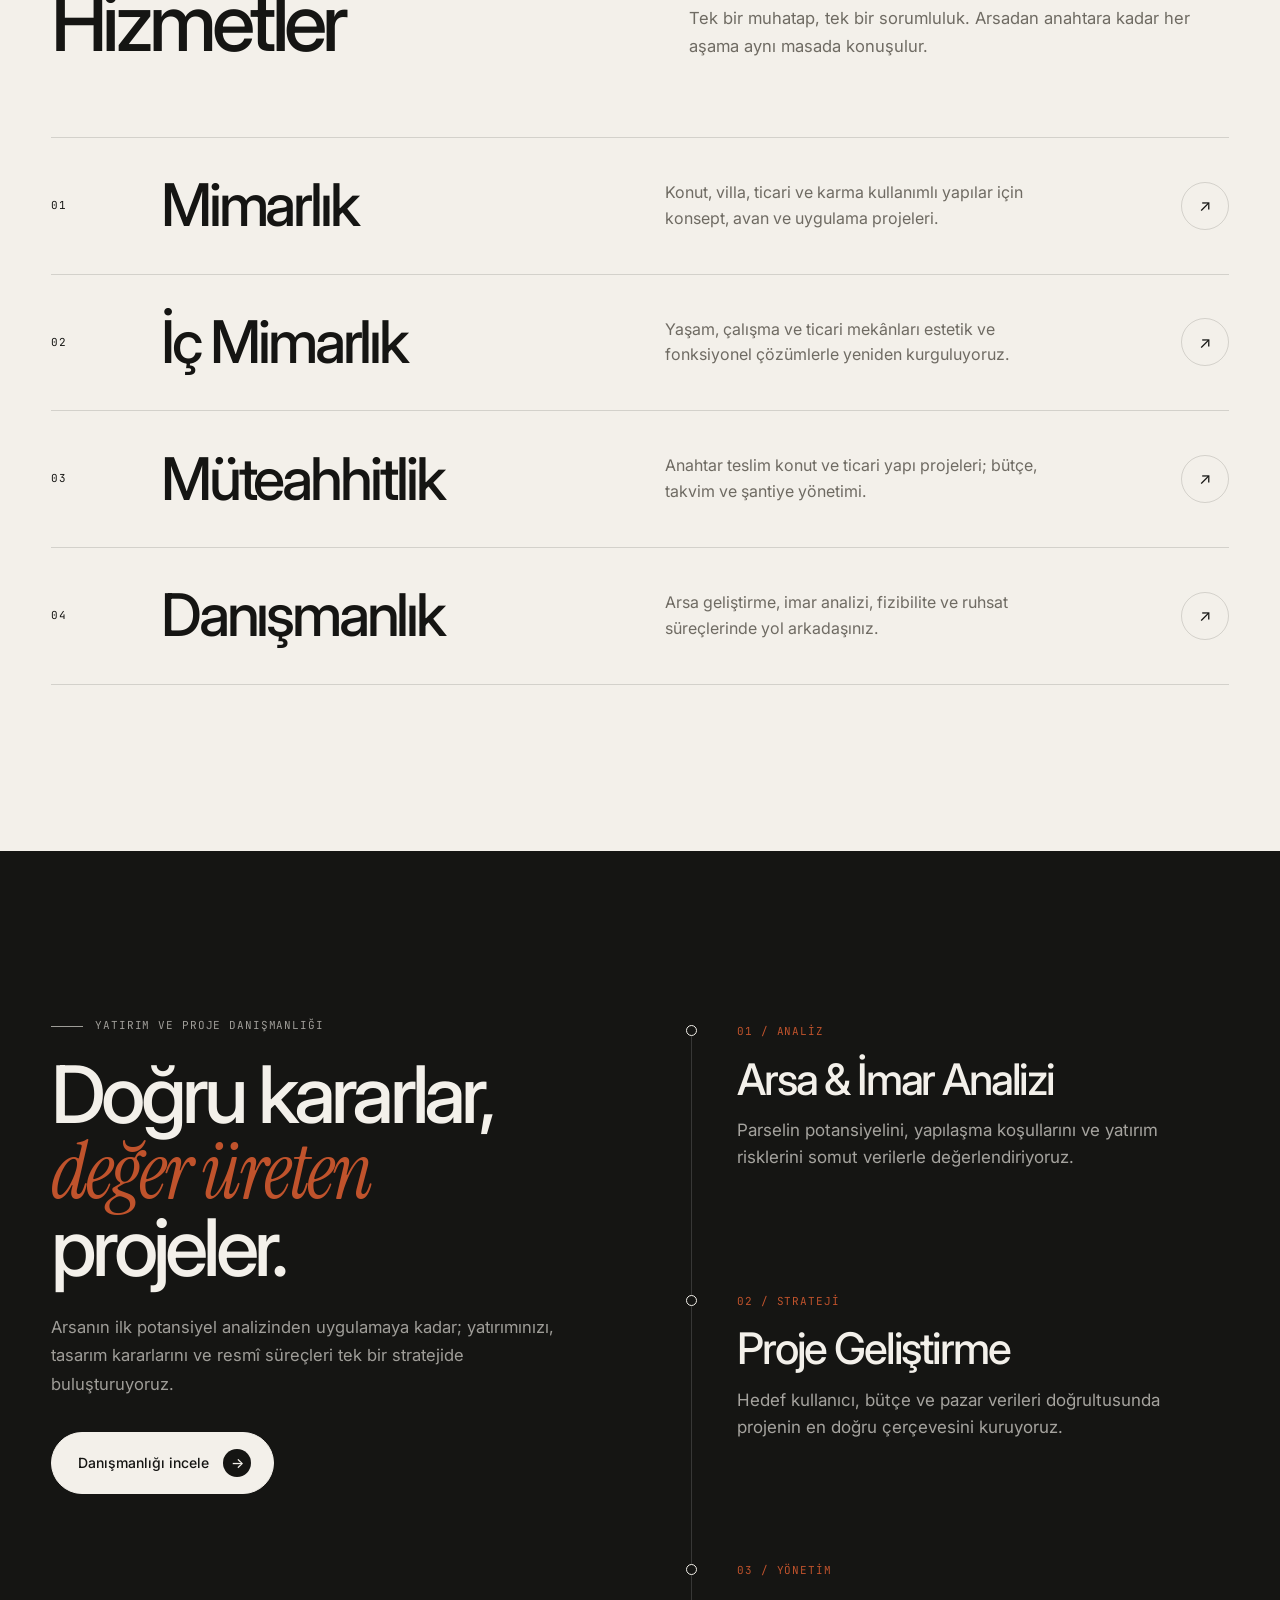
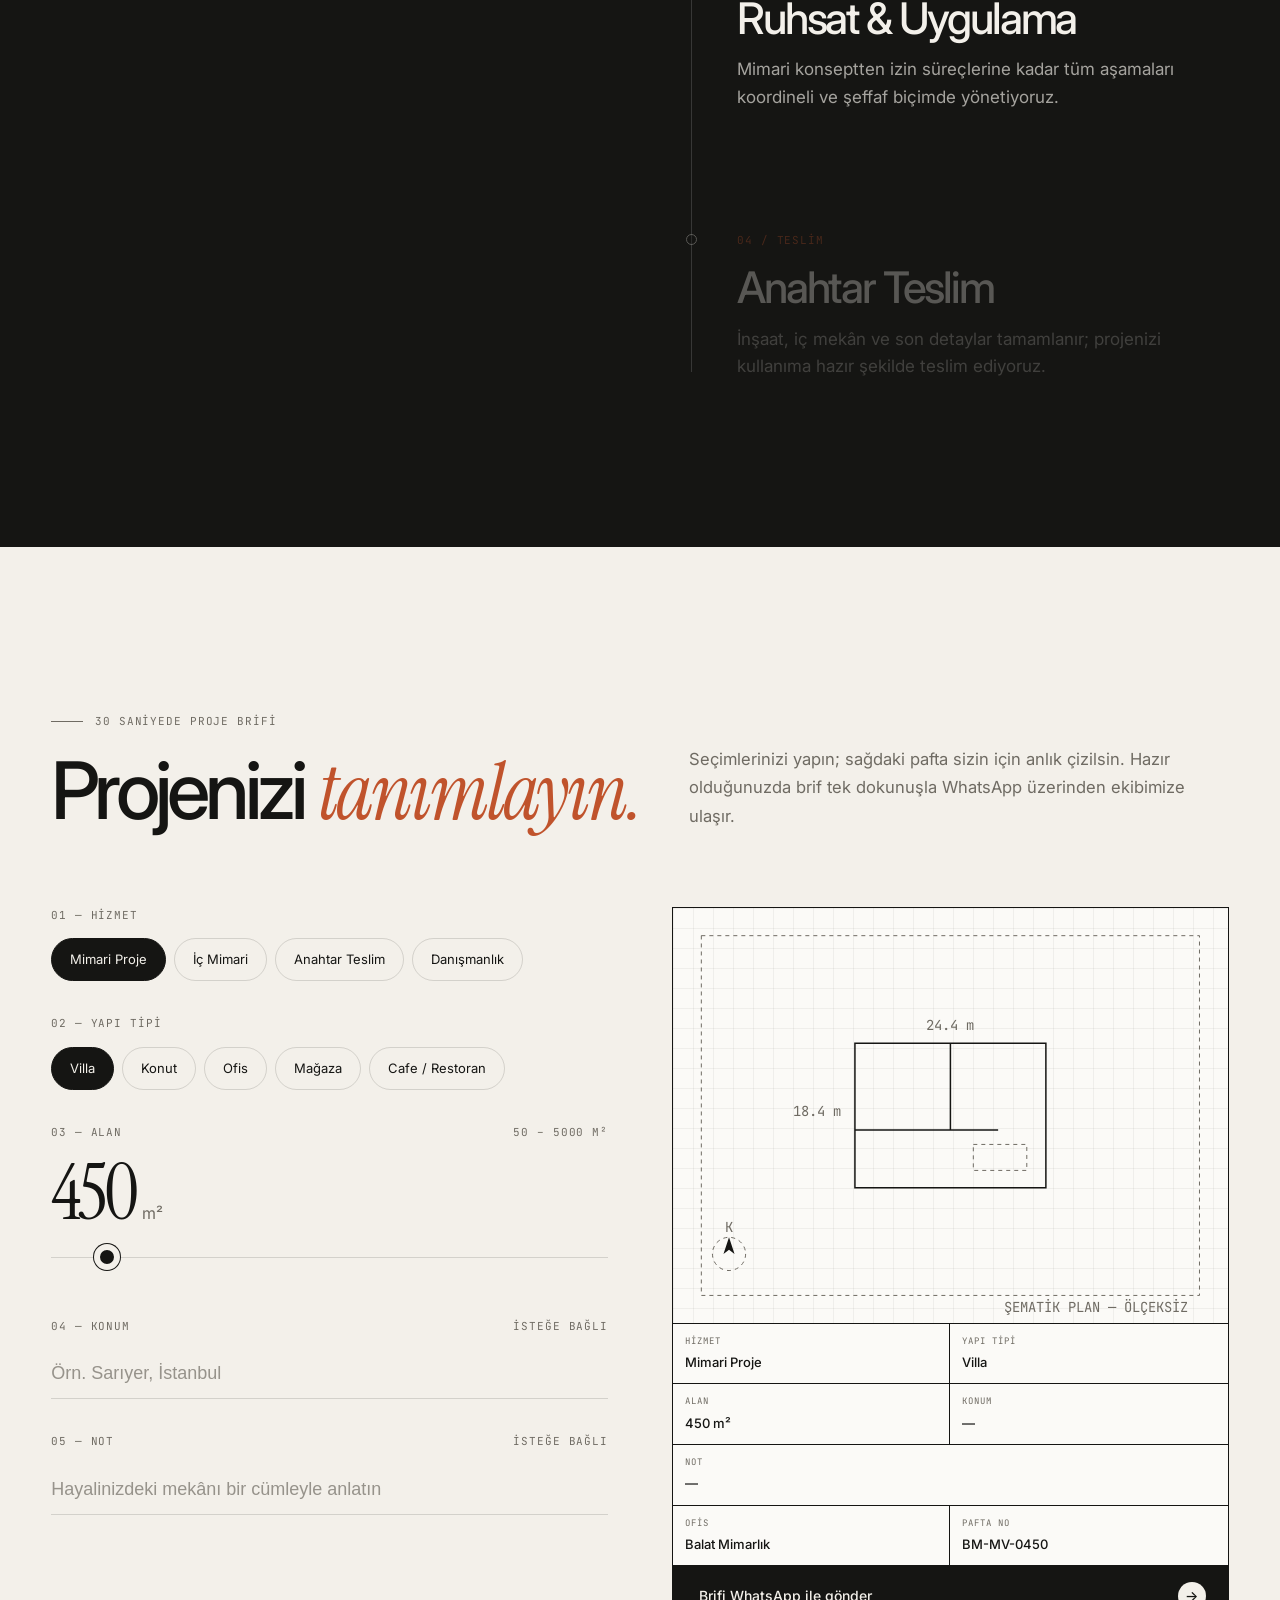
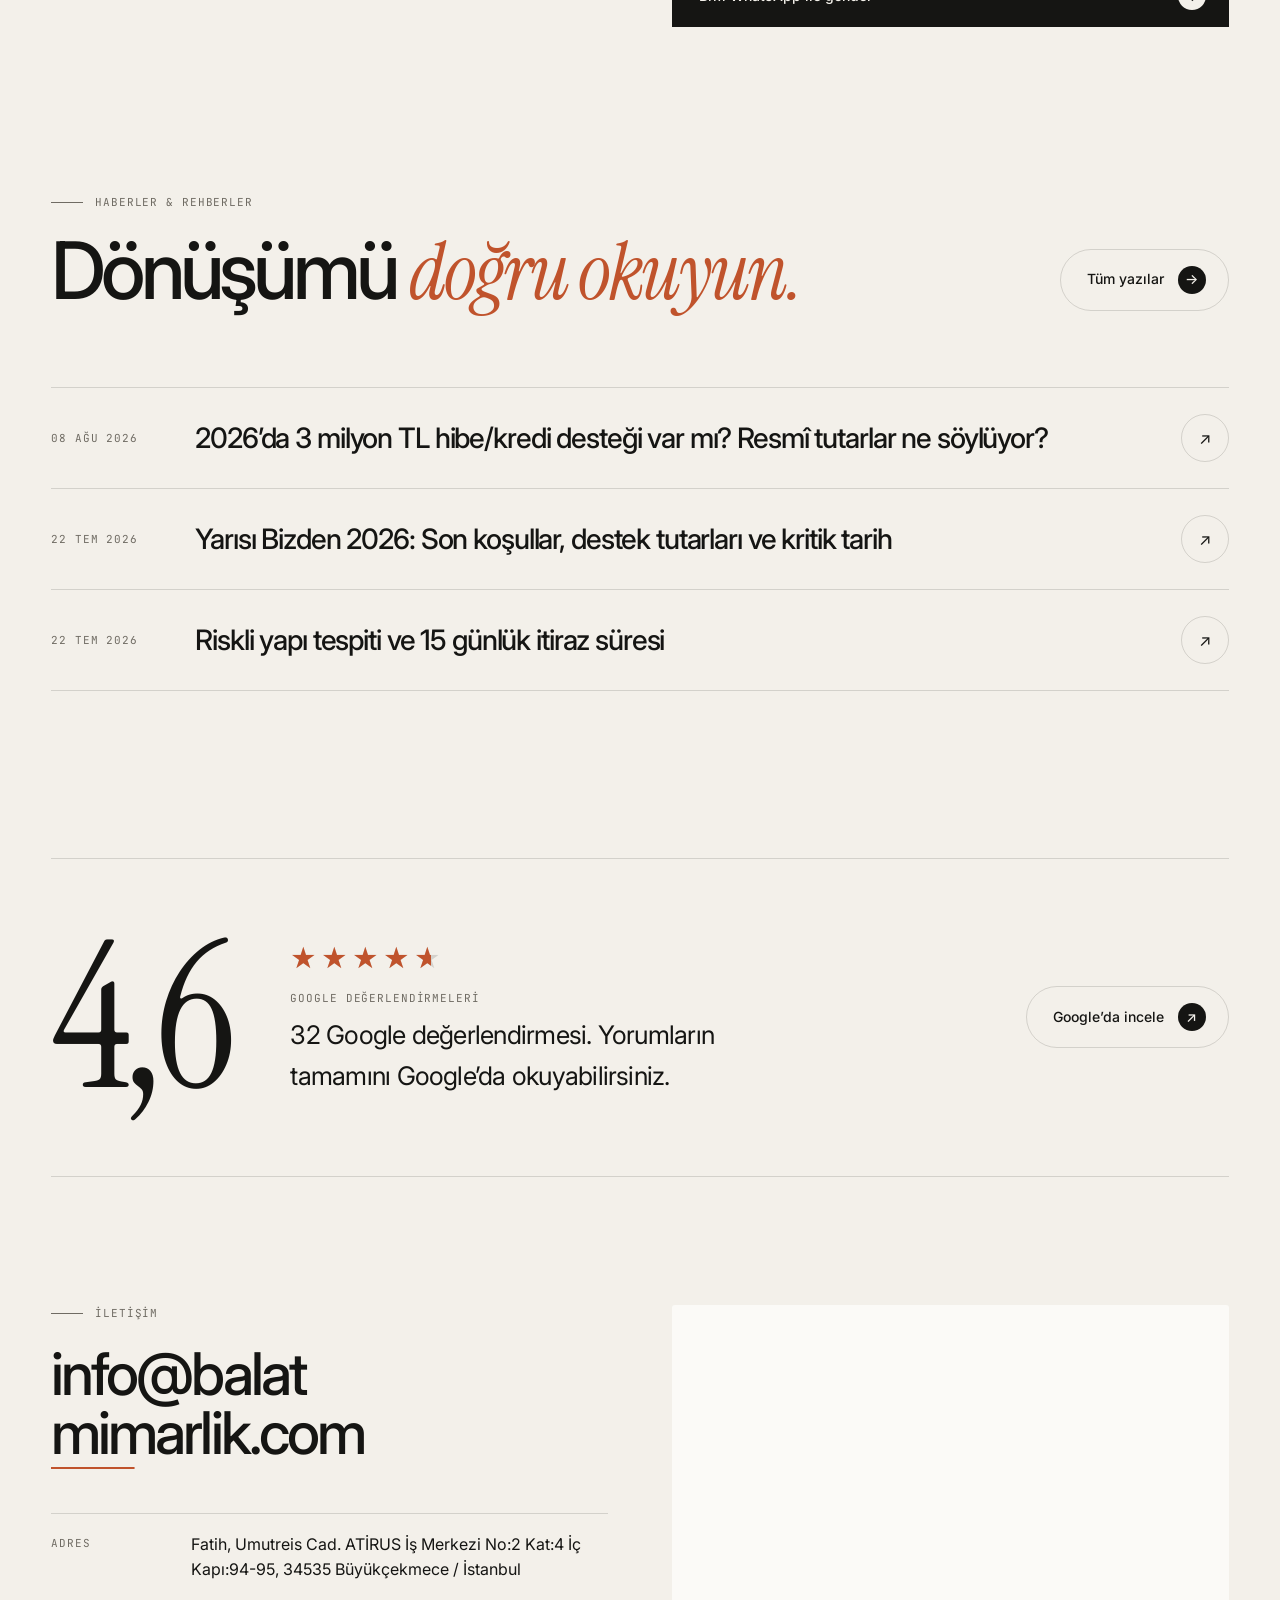
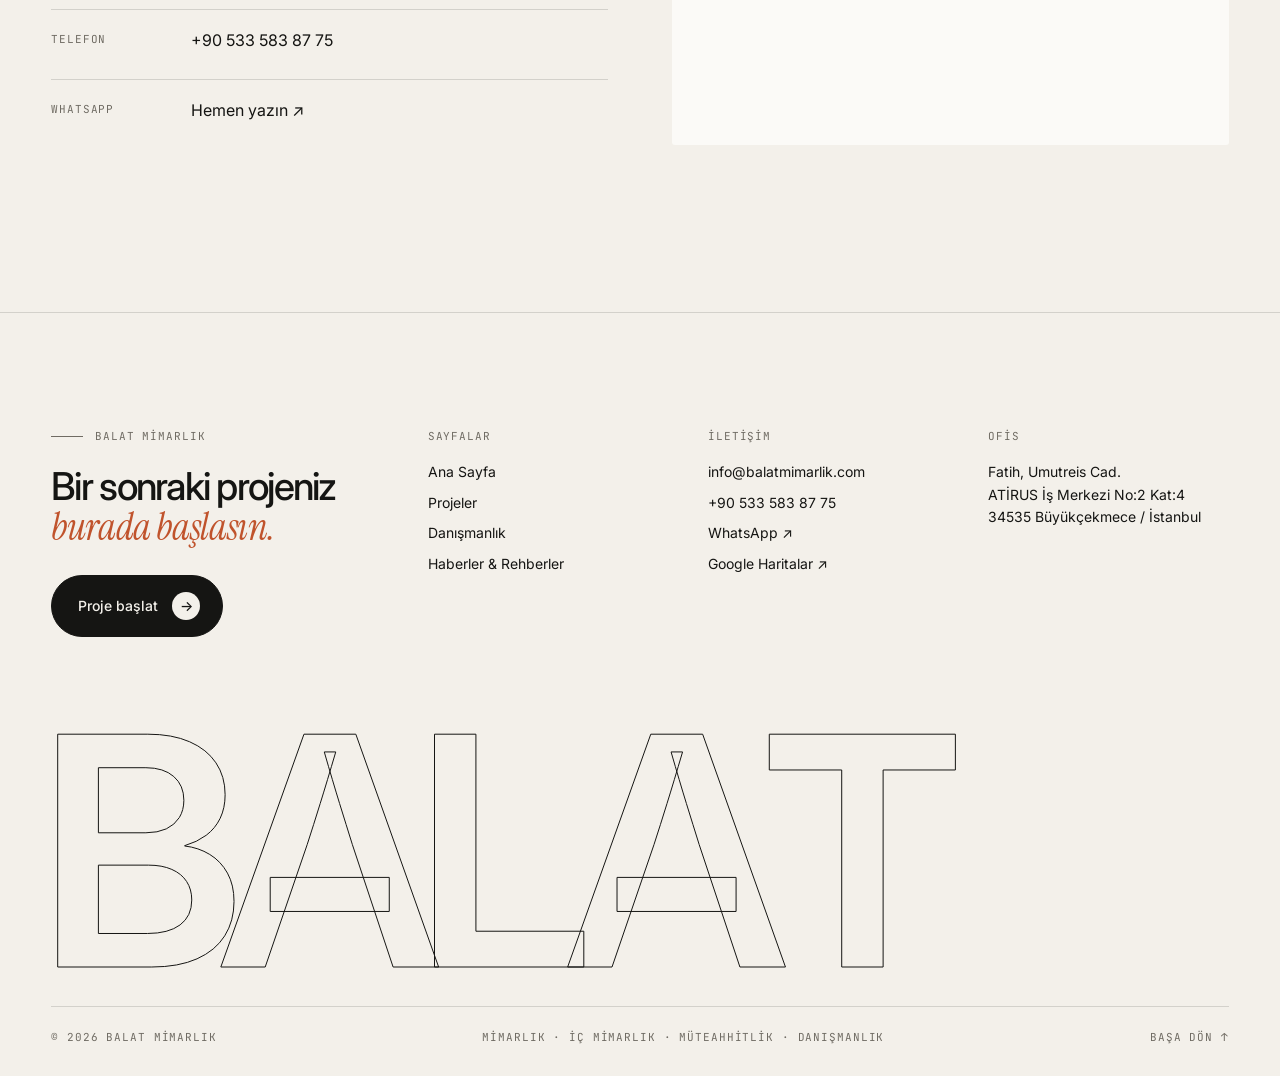
==== commit 8800d666: "Yeni Balat Mimarlık sitesi (önizleme) Sitenin yeni tasarımı: ana sayfa, danışmanlık, haberler ve 7 r" ====
--- a/index.html
+++ b/index.html
@@ -3,365 +3,531 @@
 <head>
 <meta charset="UTF-8">
 <meta name="viewport" content="width=device-width, initial-scale=1.0">
-<title>Balat Mimarlık</title>
-<meta name="description" content="Balat Mimarlık, mimari, iç mimarlık ve müteahhitlik projelerinde modern çözümler sunar.">
-<meta name="keywords" content="Balat Mimarlık, mimarlık, iç mimarlık, müteahhitlik, danışmanlık, İstanbul, projeler">
-<meta property="og:title" content="Balat Mimarlık">
-<meta property="og:description" content="Mimari, iç mimarlık ve müteahhitlik projelerinde modern çözümler sunar.">
+<meta name="robots" content="noindex, nofollow">
+<title>Balat Mimarlık | Mimarlık, İç Mimarlık, Müteahhitlik ve Danışmanlık — İstanbul</title>
+<meta name="description" content="Balat Mimarlık; konut, villa ve ticari projelerde mimari tasarım, iç mimarlık, anahtar teslim müteahhitlik ve arsa danışmanlığı sunar. Büyükçekmece, İstanbul.">
+<link rel="canonical" href="https://balatmimarlik.com/">
+<meta property="og:locale" content="tr_TR">
 <meta property="og:type" content="website">
-<meta property="og:url" content="https://balatmimarlik.com">
-<meta property="og:image" content="https://balatmimarlik.com/logo.png">
+<meta property="og:site_name" content="Balat Mimarlık">
+<meta property="og:title" content="Balat Mimarlık — Mekânı tasarlıyor, yaşamı inşa ediyoruz.">
+<meta property="og:description" content="Mimarlık · İç Mimarlık · Müteahhitlik · Danışmanlık">
+<meta property="og:url" content="https://balatmimarlik.com/">
+<meta property="og:image" content="https://balatmimarlik.com/images/kumburgazvilla/01.webp">
 <meta name="twitter:card" content="summary_large_image">
-<meta name="twitter:title" content="Balat Mimarlık">
-<meta name="twitter:description" content="Mimari, iç mimarlık ve müteahhitlik projelerinde modern çözümler sunar.">
-<link href="https://fonts.googleapis.com/css2?family=Inter:wght@300;400;500;600&display=swap" rel="stylesheet">
-<style>
-*{box-sizing:border-box;scroll-behavior:smooth}
-body{margin:0;font-family:'Inter',sans-serif;background:#fff;color:#111;-webkit-font-smoothing:antialiased;transition:.3s}
-header{position:sticky;top:0;background:rgba(255,255,255,.85);backdrop-filter:blur(10px);display:flex;justify-content:space-between;align-items:center;padding:18px 60px;border-bottom:1px solid #eee;z-index:10}
-.logo img{height:40px}
-nav a{margin:0 16px;text-decoration:none;color:#333;font-size:14px}
-.hero{height:90vh;display:flex;align-items:center;justify-content:center;text-align:center;padding:40px;background:url('https://images.unsplash.com/photo-1503387762-592deb58ef4e?q=80&w=2000&auto=format&fit=crop') center/cover no-repeat;position:relative}
-.hero::before{content:'';position:absolute;inset:0;background:rgba(255,255,255,0.75);}
-.hero>div{position:relative;z-index:1}
-.hero h1{font-size:64px;font-weight:600;margin:0}
-.hero p{font-size:20px;color:#666;margin-top:20px}
-.hero button{margin-top:40px;padding:14px 28px;border-radius:30px;border:none;background:#111;color:#fff;font-size:14px;cursor:pointer}
-section{padding:120px 8vw}
-.section-title{font-size:40px;margin-bottom:60px;font-weight:600}
-.about{max-width:900px;font-size:20px;line-height:1.6;color:#444}
-.services{display:grid;grid-template-columns:repeat(auto-fit,minmax(240px,1fr));gap:30px}
-.service{padding:40px;border-radius:16px;background:#f7f7f7;transition:.3s}
-.service:hover{transform:translateY(-6px)}
-.service h3{margin-top:0;font-size:22px}
-.service p{color:#666}
-.projects{display:grid;grid-template-columns:repeat(auto-fit,minmax(280px,1fr));gap:26px}
-.project{height:260px;border-radius:20px;overflow:hidden;position:relative;cursor:pointer}
-.project img{width:100%;height:100%;object-fit:cover;transition:.4s}
-.project:hover img{transform:scale(1.08)}
-.project span{position:absolute;bottom:16px;left:20px;font-size:16px;font-weight:500;background:white;padding:6px 12px;border-radius:20px}
-.filter-bar{margin-bottom:30px;text-align:center}
-.filter-bar button{margin:5px;padding:8px 16px;border:none;border-radius:20px;background:#eee;cursor:pointer;transition:.3s}
-.filter-bar button.active{background:#111;color:#fff}
-.modal{position:fixed;top:0;left:0;width:100%;height:100%;background:rgba(0,0,0,.7);display:none;align-items:center;justify-content:center;z-index:100}
-.modal-content{
-background:white;
-padding:40px;
-border-radius:16px;
-max-width:800px;
-width:90%;
-position:relative;
-max-height:90vh;      
-overflow-y:auto;    
-}
-.modal-content h3{margin-top:0}
-.modal-close{position:absolute;top:16px;right:16px;font-size:20px;cursor:pointer}
-.contact{background:#fafafa;text-align:center}
-.contact p{font-size:18px;color:#555}
-.contact button{margin-top:30px;padding:14px 30px;border-radius:30px;border:none;background:#111;color:#fff}
-.map{margin-top:50px;border-radius:16px;overflow:hidden}
-footer{padding:40px;text-align:center;color:#777;font-size:14px}
-.whatsapp{position:fixed;bottom:25px;right:25px;background:#25D366;color:white;padding:14px 18px;border-radius:50px;font-size:14px;text-decoration:none;box-shadow:0 10px 25px rgba(0,0,0,.15)}
-.menu-toggle{
-display:none;
-font-size:26px;
-cursor:pointer;
-}
-
-@media(max-width:768px){
-
-.menu-toggle{
-display:block;
-z-index:20;
-}
-
-nav{
-position:fixed;
-top:0;
-right:-100%;
-width:75%;
-height:100vh;
-background:white;
-display:flex;
-flex-direction:column;
-padding-top:80px;
-transition:0.4s;
-box-shadow:-10px 0 30px rgba(0,0,0,0.1);
-}
-
-nav a{
-padding:18px 30px;
-font-size:16px;
-border-bottom:1px solid #eee;
-}
-
-nav.active{
-right:0;
-}
-
-}
-</style>
 <script type="application/ld+json">
 {
-  "@context": "https://schema.org",
-  "@type": "Organization",
-  "name": "Balat Mimarlık",
-  "url": "https://balatmimarlik.com",
-  "logo": "https://balatmimarlik.com/logo.png",
-  "sameAs": [],
-  "contactPoint": [{
-    "@type": "ContactPoint",
-    "email": "info@balatmimarlik.com",
-    "contactType": "customer support"
-  }]
+  "@context":"https://schema.org",
+  "@graph":[
+    {
+      "@type":["Organization","ProfessionalService"],
+      "@id":"https://balatmimarlik.com/#organization",
+      "name":"Balat Mimarlık",
+      "url":"https://balatmimarlik.com/",
+      "logo":"https://balatmimarlik.com/images/balatlogo.png",
+      "image":"https://balatmimarlik.com/images/kumburgazvilla/01.webp",
+      "email":"info@balatmimarlik.com",
+      "telephone":"+905335838775",
+      "address":{"@type":"PostalAddress","streetAddress":"Fatih, Umutreis Cad. ATİRUS İş Merkezi No:2 Kat:4 İç Kapı:94-95","postalCode":"34535","addressLocality":"Büyükçekmece","addressRegion":"İstanbul","addressCountry":"TR"},
+      "geo":{"@type":"GeoCoordinates","latitude":41.0006324,"longitude":28.5350759},
+      "areaServed":"İstanbul",
+      "knowsAbout":["Mimari tasarım","İç mimarlık","Müteahhitlik","Kentsel dönüşüm","İmar danışmanlığı"]
+    },
+    {"@type":"WebSite","@id":"https://balatmimarlik.com/#website","url":"https://balatmimarlik.com/","name":"Balat Mimarlık","inLanguage":"tr-TR","publisher":{"@id":"https://balatmimarlik.com/#organization"}}
+  ]
 }
 </script>
+<meta name="theme-color" content="#f3f0ea">
+<link rel="icon" href="/favicon.ico">
+<link rel="apple-touch-icon" href="/icon.png">
+<link rel="manifest" href="/site.webmanifest">
+<link rel="preconnect" href="https://fonts.googleapis.com">
+<link rel="preconnect" href="https://fonts.gstatic.com" crossorigin>
+<link href="https://fonts.googleapis.com/css2?family=Inter:wght@300;400;500;600&family=Instrument+Serif:ital@0;1&family=JetBrains+Mono:wght@400;500&display=swap" rel="stylesheet">
+<link rel="stylesheet" href="/assets/css/balat.css">
+<script>try{if(localStorage.getItem('bm-mode')==='blueprint')document.documentElement.dataset.mode='blueprint'}catch(e){}</script>
 </head>
 <body>
-<header>
-<div class="logo"><img src="images/balatlogo.png" alt="Balat Mimarlık Logo"></div>
-
-<div class="menu-toggle" onclick="toggleMenu()">☰</div>
-
-<nav id="nav-menu">
-<a href="#about">Hakkımızda</a>
-<a href="#services">Hizmetler</a>
-<a href="#arch-projects">Mimari Projeler</a>
-<a href="#interior-projects">İç Mimari Projeler</a>
-<a href="#ongoing-projects">Devam Eden</a>
-<a href="#completed-projects">Tamamlanan</a>
-<a href="#team">Ekip</a>
-<a href="#consulting">Danışmanlık</a>
-<a href="#blog">Blog</a>
-<a href="#contact">İletişim</a>
+<a class="skip-link" href="#main">İçeriğe geç</a>
+<div class="grid-bg" aria-hidden="true"></div>
+<div class="loader" id="loader" aria-hidden="true">
+  <svg viewBox="0 0 260 180"><path d="M10 170 H250 M30 170 V80 L130 15 L230 80 V170 M75 170 V115 H120 V170 M150 105 H200 V140 H150 Z M130 15 V170"/></svg>
+  <span class="mono">Balat Mimarlık — Çizim yükleniyor</span>
+  <span class="count" id="count">0</span>
+</div>
+<script>try{if(sessionStorage.getItem('bm-seen')){document.getElementById('loader').remove();document.body.classList.add('ready')}}catch(e){}</script>
+<div class="float-img" id="floatImg" aria-hidden="true"></div>
+<div class="cursor hide" id="cursor" aria-hidden="true"><span>Aç</span></div>
+<header class="header" id="header">
+  <a href="/" class="brand" aria-label="Balat Mimarlık ana sayfa"><img src="/images/balatlogo.png" alt="Balat Mimarlık" width="102" height="38"></a>
+  <nav class="nav" aria-label="Ana menü"><a href="#hakkimizda">Hakkımızda</a><a href="#projeler">Projeler</a><a href="#hizmetler">Hizmetler</a><a href="/danismanlik.html">Danışmanlık</a><a href="/haberler/">Haberler</a><a href="#iletisim">İletişim</a></nav>
+  <div class="header-actions">
+    <button class="mode-toggle" id="modeToggle" aria-pressed="false" title="Siteyi teknik çizim moduna geçir"><span class="knob"></span><span class="lbl mono">Çizim modu</span></button>
+    <button class="burger" id="burger" aria-label="Menüyü aç" aria-expanded="false" aria-controls="mobileMenu"><span></span></button>
+  </div>
+</header>
+<nav class="mobile-menu" id="mobileMenu" aria-hidden="true" aria-label="Mobil menü">
+  <a href="#hakkimizda">Hakkımızda <span class="mono">01</span></a><a href="#projeler">Projeler <span class="mono">02</span></a><a href="#hizmetler">Hizmetler <span class="mono">03</span></a><a href="/danismanlik.html">Danışmanlık <span class="mono">04</span></a><a href="/haberler/">Haberler <span class="mono">05</span></a><a href="#iletisim">İletişim <span class="mono">06</span></a>
+  <div class="mm-foot mono"><a href="tel:+905335838775" style="font-size:inherit;border:0;padding:0">+90 533 583 87 75</a><a href="mailto:info@balatmimarlik.com" style="font-size:inherit;border:0;padding:0">info@balatmimarlik.com</a></div>
 </nav>
-</header>
-<section class="hero">
-<div>
-<h1>Mimarlıkta Modern Yaklaşım</h1>
-<p>Mimarlık • İç Mimarlık • Müteahhitlik • Danışmanlık</p>
-<button onclick="document.getElementById('arch-projects').scrollIntoView()">Projelerimizi Keşfedin</button>
+<main id="main">
+<!-- Eski bağlantılar için uyumluluk çapaları -->
+<span id="about"></span>
+<section class="hero" id="top">
+  <div class="cad" id="cad" aria-hidden="true"><div class="x"></div><div class="y"></div><div class="read"></div></div>
+  <div style="position:relative;z-index:1">
+    <p class="kicker mono fade-up">Mimarlık · İç Mimarlık · Müteahhitlik · Danışmanlık</p>
+    <h1 class="h1 lines">
+      <span class="line"><span>Mekânı</span></span>
+      <span class="line"><span><span class="serif">tasarlıyor,</span></span></span>
+      <span class="line"><span>yaşamı inşa</span></span>
+      <span class="line"><span>ediyoruz.</span></span>
+    </h1>
+    <div class="hero-meta mono fade-up">
+      <span>41.0006° K / 28.5350° D</span>
+      <span>Büyükçekmece, İstanbul</span>
+      <span>Konseptten anahtar teslime</span>
+    </div>
+    <div class="hero-cta fade-up">
+      <a href="#projeler" class="btn">Projeleri keşfet <span class="arrow">→</span></a>
+      <a href="#brif" class="btn ghost">Projeni tanımla <span class="arrow">→</span></a>
+    </div>
+  </div>
+  <div class="hero-visual" style="z-index:1">
+    <div class="hero-img tint"><img id="heroPic" src="/images/kumburgazvilla/01.webp" srcset="/images/_kucuk/kumburgazvilla/01.jpg 1000w, /images/kumburgazvilla/01.webp 3000w" sizes="(max-width:1040px) 100vw, 42vw" alt="Kumburgaz Villa — Balat Mimarlık" fetchpriority="high"></div>
+    <div class="dim dim-v"><span>H 18.60 m</span></div>
+    <div class="dim dim-h"><span>W 32.00 m</span></div>
+    <button class="hero-tag" id="heroTag" data-cursor="İncele" style="border:0;text-align:left"><span class="mono" style="color:var(--muted)">Öne çıkan · 2026</span><strong>Kumburgaz Villa — 800 m²</strong></button>
+  </div>
+</section>
+
+<div class="marquee" aria-hidden="true">
+  <div class="marquee-track">
+    <span>Mimarlık</span><span class="serif">İç Mimarlık</span><span>Müteahhitlik</span><span class="serif">Danışmanlık</span><span>Anahtar Teslim</span><span class="serif">Kentsel Dönüşüm</span>
+    <span>Mimarlık</span><span class="serif">İç Mimarlık</span><span>Müteahhitlik</span><span class="serif">Danışmanlık</span><span>Anahtar Teslim</span><span class="serif">Kentsel Dönüşüm</span>
+  </div>
 </div>
-</section>
-<section id="about">
-<h2 class="section-title">Balat Mimarlık</h2>
-<div class="about">Balat Mimarlık; mimari tasarım, iç mimarlık, müteahhitlik ve proje danışmanlığı alanlarında faaliyet gösteren modern bir mimarlık ofisidir. Estetik, işlevsellik ve sürdürülebilir mimari yaklaşımı bir araya getirerek çağdaş yaşam alanları tasarlıyoruz.</div>
-</section>
-<section id="services">
-<h2 class="section-title">Hizmetler</h2>
-<div class="services">
-<div class="service"><h3>Mimarlık</h3><p>Konut, ticari ve karma projeler için mimari tasarım hizmetleri.</p></div>
-<div class="service"><h3>İç Mimarlık</h3><p>Yaşam alanlarını estetik ve fonksiyonel çözümlerle yeniden tasarlıyoruz.</p></div>
-<div class="service"><h3>Müteahhitlik</h3><p>Anahtar teslim konut ve ticari yapı projeleri.</p></div>
-<div class="service"><h3>Danışmanlık</h3><p>Arsa geliştirme, imar analizi ve proje danışmanlığı.</p></div>
+
+<section class="sec" id="hakkimizda">
+  <div class="manifesto">
+    <p class="kicker mono">Hakkımızda</p>
+    <p class="manifesto-text" id="manifesto">Balat Mimarlık; mimari tasarım, iç mimarlık, müteahhitlik ve proje danışmanlığını tek çatı altında buluşturan bir ofis. Estetiği, işlevi ve *sürdürülebilirliği* aynı çizgide düşünüyor; ilk eskizden son anahtara kadar *her kararın* arkasında duruyoruz.</p>
+  </div>
+  <div class="stats">
+    <div class="stat reveal"><b data-count="23">0</b><span>Portföydeki proje</span></div>
+    <div class="stat reveal"><b data-count="4">0</b><span>Disiplin, tek ekip</span></div>
+    <div class="stat reveal"><b data-count="4.6" data-dec="1">0</b><span>Google puanı</span></div>
+    <div class="stat reveal"><b data-count="32">0</b><span>Google değerlendirmesi</span></div>
+  </div>
+</section>
+
+<span id="arch-projects"></span>
+<section class="hscroll" id="projeler">
+  <div class="hsticky">
+    <div class="hhead">
+      <div>
+        <p class="kicker mono">Seçili işler / Mimari</p>
+        <h2 class="h2">Mimari <span class="serif">projeler</span></h2>
+      </div>
+      <span class="hcount mono" id="hcount">01 — 07</span>
+    </div>
+    <div class="htrack" id="htrack"></div>
+    <div class="hprogress"><i id="hbar"></i></div>
+  </div>
+</section>
+
+<span id="interior-projects"></span>
+<section class="sec" id="ic-mimari">
+  <div class="sec-head">
+    <div>
+      <p class="kicker mono">Seçili işler / İç mekân</p>
+      <h2 class="h2">İç mimari <span class="serif">projeler</span></h2>
+    </div>
+    <div class="filters" id="filters" role="group" aria-label="Kategori filtresi"></div>
+  </div>
+  <div class="mosaic" id="mosaic"></div>
+</section>
+
+<section class="sec" style="padding-top:0">
+  <div class="compare-wrap">
+    <div class="reveal">
+      <p class="kicker mono">Çizgiden mekâna</p>
+      <h2 class="h2">Çizdiğimizi <span class="serif">inşa</span> ederiz.</h2>
+      <p class="lede" style="margin-top:28px">Tasarım ve uygulama aynı ekipte olduğunda, konseptte verilen söz şantiyede kaybolmaz. Kaydırıcıyı sürükleyin: solda çizgi, sağda mekân.</p>
+    </div>
+    <div class="compare reveal" id="compare">
+      <img class="sketch" src="/images/_kucuk/acarkent/acarkent1_result.jpg" alt="" loading="lazy">
+      <div class="sketch-tint"></div><div class="sketch-grid"></div>
+      <img class="real" src="/images/_kucuk/acarkent/acarkent1_result.jpg" alt="Acarkent Modern Villa iç mekânı" loading="lazy">
+      <div class="handle"></div>
+      <span class="lbl l mono">Çizim</span><span class="lbl r mono">Mekân</span>
+      <input type="range" min="0" max="100" value="50" aria-label="Çizim ve mekân görünümünü karşılaştır" id="cmpRange">
+    </div>
+  </div>
+</section>
+
+<span id="services"></span>
+<section class="sec" id="hizmetler" style="padding-top:0">
+  <div class="sec-head">
+    <div>
+      <p class="kicker mono">Ne yapıyoruz</p>
+      <h2 class="h2">Hizmetler</h2>
+    </div>
+    <p class="lede">Tek bir muhatap, tek bir sorumluluk. Arsadan anahtara kadar her aşama aynı masada konuşulur.</p>
+  </div>
+  <div class="svc-list">
+    <div class="svc" data-img="0"><span class="mono">01</span><h3>Mimarlık</h3><p>Konut, villa, ticari ve karma kullanımlı yapılar için konsept, avan ve uygulama projeleri.</p><span class="arr" aria-hidden="true">↗</span></div>
+    <div class="svc" data-img="1"><span class="mono">02</span><h3>İç Mimarlık</h3><p>Yaşam, çalışma ve ticari mekânları estetik ve fonksiyonel çözümlerle yeniden kurguluyoruz.</p><span class="arr" aria-hidden="true">↗</span></div>
+    <div class="svc" data-img="2"><span class="mono">03</span><h3>Müteahhitlik</h3><p>Anahtar teslim konut ve ticari yapı projeleri; bütçe, takvim ve şantiye yönetimi.</p><span class="arr" aria-hidden="true">↗</span></div>
+    <a class="svc" data-img="3" href="/danismanlik.html"><span class="mono">04</span><h3>Danışmanlık</h3><p>Arsa geliştirme, imar analizi, fizibilite ve ruhsat süreçlerinde yol arkadaşınız.</p><span class="arr" aria-hidden="true">↗</span></a>
+  </div>
+</section>
+
+<section class="sec on-dark" id="danismanlik">
+  <div class="process-grid">
+    <div class="process-sticky">
+      <p class="kicker mono">Yatırım ve proje danışmanlığı</p>
+      <h2 class="h2">Doğru kararlar, <span class="serif">değer üreten</span> projeler.</h2>
+      <p class="lede" style="margin:28px 0 34px">Arsanın ilk potansiyel analizinden uygulamaya kadar; yatırımınızı, tasarım kararlarını ve resmî süreçleri tek bir stratejide buluşturuyoruz.</p>
+      <a class="btn" href="/danismanlik.html">Danışmanlığı incele <span class="arrow">→</span></a>
+    </div>
+    <div class="steps" id="steps">
+      <div class="steps-line"><i id="stepsBar"></i></div>
+      <div class="step"><span class="mono">01 / Analiz</span><h3>Arsa &amp; İmar Analizi</h3><p>Parselin potansiyelini, yapılaşma koşullarını ve yatırım risklerini somut verilerle değerlendiriyoruz.</p></div>
+      <div class="step"><span class="mono">02 / Strateji</span><h3>Proje Geliştirme</h3><p>Hedef kullanıcı, bütçe ve pazar verileri doğrultusunda projenin en doğru çerçevesini kuruyoruz.</p></div>
+      <div class="step"><span class="mono">03 / Yönetim</span><h3>Ruhsat &amp; Uygulama</h3><p>Mimari konseptten izin süreçlerine kadar tüm aşamaları koordineli ve şeffaf biçimde yönetiyoruz.</p></div>
+      <div class="step"><span class="mono">04 / Teslim</span><h3>Anahtar Teslim</h3><p>İnşaat, iç mekân ve son detaylar tamamlanır; projenizi kullanıma hazır şekilde teslim ediyoruz.</p></div>
+    </div>
+  </div>
+</section>
+
+<section class="sec" id="brif">
+  <div class="sec-head">
+    <div>
+      <p class="kicker mono">30 saniyede proje brifi</p>
+      <h2 class="h2">Projenizi <span class="serif">tanımlayın.</span></h2>
+    </div>
+    <p class="lede">Seçimlerinizi yapın; sağdaki pafta sizin için anlık çizilsin. Hazır olduğunuzda brif tek dokunuşla WhatsApp üzerinden ekibimize ulaşır.</p>
+  </div>
+  <div class="brief">
+    <div>
+      <div class="field"><div class="flabel mono"><span>01 — Hizmet</span></div>
+        <div class="opts" data-key="svc"><button class="chip active">Mimari Proje</button><button class="chip">İç Mimari</button><button class="chip">Anahtar Teslim</button><button class="chip">Danışmanlık</button></div></div>
+      <div class="field"><div class="flabel mono"><span>02 — Yapı tipi</span></div>
+        <div class="opts" data-key="type"><button class="chip active">Villa</button><button class="chip">Konut</button><button class="chip">Ofis</button><button class="chip">Mağaza</button><button class="chip">Cafe / Restoran</button></div></div>
+      <div class="field"><label class="mono" for="area"><span>03 — Alan</span><span>50 – 5000 m²</span></label>
+        <div class="big-val"><span id="areaVal">450</span><small>m²</small></div>
+        <input class="range" type="range" id="area" min="50" max="5000" step="10" value="450"></div>
+      <div class="field"><label class="mono" for="loc"><span>04 — Konum</span><span>İsteğe bağlı</span></label>
+        <input class="input" id="loc" placeholder="Örn. Sarıyer, İstanbul" autocomplete="off"></div>
+      <div class="field"><label class="mono" for="note"><span>05 — Not</span><span>İsteğe bağlı</span></label>
+        <input class="input" id="note" placeholder="Hayalinizdeki mekânı bir cümleyle anlatın" autocomplete="off"></div>
+    </div>
+    <div class="sheet" aria-live="polite">
+      <div class="sheet-draw">
+        <svg viewBox="0 0 400 300" preserveAspectRatio="xMidYMid meet" aria-hidden="true">
+          <rect class="plan-thin" x="20" y="20" width="360" height="260"/>
+          <rect class="plan-room" id="pOuter" x="80" y="60" width="240" height="180"/>
+          <line class="plan-room" id="pWall1" x1="200" y1="60" x2="200" y2="170"/>
+          <line class="plan-room" id="pWall2" x1="80" y1="170" x2="260" y2="170"/>
+          <rect class="plan-thin" id="pPool" x="240" y="190" width="60" height="30"/>
+          <text class="plan-label" id="pW" x="200" y="50" text-anchor="middle">24.0 m</text>
+          <text class="plan-label" id="pH" x="70" y="150" text-anchor="end">18.0 m</text>
+          <text class="plan-label" x="372" y="292" text-anchor="end">ŞEMATİK PLAN — ÖLÇEKSİZ</text>
+          <g transform="translate(40 250)"><circle r="12" class="plan-thin"/><path d="M0 -12 L4 0 L0 -3 L-4 0Z" fill="var(--ink)"/><text class="plan-label" y="-16" text-anchor="middle">K</text></g>
+        </svg>
+      </div>
+      <div class="sheet-row"><div class="cell"><small>Hizmet</small><b id="sSvc">Mimari Proje</b></div><div class="cell"><small>Yapı tipi</small><b id="sType">Villa</b></div></div>
+      <div class="sheet-row"><div class="cell"><small>Alan</small><b id="sArea">450 m²</b></div><div class="cell"><small>Konum</small><b id="sLoc">—</b></div></div>
+      <div class="sheet-row"><div class="cell full"><small>Not</small><b id="sNote">—</b></div></div>
+      <div class="sheet-row"><div class="cell"><small>Ofis</small><b>Balat Mimarlık</b></div><div class="cell"><small>Pafta no</small><b id="sNo">BM-0000</b></div></div>
+      <a class="btn" id="sendBrief" target="_blank" rel="noopener">Brifi WhatsApp ile gönder <span class="arrow">→</span></a>
+    </div>
+  </div>
+</section>
+
+<section class="sec" style="padding-top:0">
+  <div class="sec-head">
+    <div>
+      <p class="kicker mono">Haberler &amp; Rehberler</p>
+      <h2 class="h2">Dönüşümü <span class="serif">doğru okuyun.</span></h2>
+    </div>
+    <a class="btn ghost" href="/haberler/">Tüm yazılar <span class="arrow">→</span></a>
+  </div>
+  <div class="rows">
+    <a class="row" href="/haberler/3-milyon-tl-destek-iddiasi-2026.html"><span class="mono">08 Ağu 2026</span><div><h3>2026’da 3 milyon TL hibe/kredi desteği var mı? Resmî tutarlar ne söylüyor?</h3></div><span class="arr" aria-hidden="true">↗</span></a>
+    <a class="row" href="/haberler/yarisi-bizden-2026.html"><span class="mono">22 Tem 2026</span><div><h3>Yarısı Bizden 2026: Son koşullar, destek tutarları ve kritik tarih</h3></div><span class="arr" aria-hidden="true">↗</span></a>
+    <a class="row" href="/haberler/riskli-yapi-tespiti-ve-itiraz-sureci.html"><span class="mono">22 Tem 2026</span><div><h3>Riskli yapı tespiti ve 15 günlük itiraz süresi</h3></div><span class="arr" aria-hidden="true">↗</span></a>
+  </div>
+</section>
+
+<span id="contact"></span>
+<section class="sec" id="iletisim" style="padding-top:0">
+  <div class="rating reveal">
+    <div class="rating-score">4,6</div>
+    <div>
+      <div class="stars" aria-label="5 üzerinden 4,6 yıldız"><i>★</i><i>★</i><i>★</i><i>★</i><i style="--f:60%">★</i></div>
+      <p class="mono" style="color:var(--muted);margin:0 0 8px">Google değerlendirmeleri</p>
+      <p style="font-size:clamp(20px,2vw,28px);letter-spacing:-.03em;margin:0;max-width:520px">32 Google değerlendirmesi. Yorumların tamamını Google’da okuyabilirsiniz.</p>
+    </div>
+    <a href="https://maps.app.goo.gl/Trg3NMXac2ggAAPw8" target="_blank" rel="noopener" class="btn ghost">Google’da incele <span class="arrow">↗</span></a>
+  </div>
+  <div class="contact">
+    <div>
+      <p class="kicker mono">İletişim</p>
+      <a class="contact-big" href="mailto:info@balatmimarlik.com">info@balat<wbr>mimarlik.com</a>
+      <div class="contact-list">
+        <div><span class="mono">Adres</span><span>Fatih, Umutreis Cad. ATİRUS İş Merkezi No:2 Kat:4 İç Kapı:94-95, 34535 Büyükçekmece / İstanbul</span></div>
+        <div><span class="mono">Telefon</span><a href="tel:+905335838775">+90 533 583 87 75</a></div>
+        <div><span class="mono">WhatsApp</span><a href="https://wa.me/905335838775" target="_blank" rel="noopener">Hemen yazın ↗</a></div>
+      </div>
+    </div>
+    <div class="map">
+      <iframe title="Balat Mimarlık konum haritası" src="https://www.google.com/maps/embed?pb=!1m14!1m8!1m3!1d12044.50087339532!2d28.5350759!3d41.0006324!3m2!1i1024!2i768!4f13.1!3m3!1m2!1s0x0%3A0xb8d0dec316ddca47!2sBalat%20Mimarl%C4%B1k!5e0!3m2!1str!2str!4v1671179772792!5m2!1str!2str" loading="lazy" referrerpolicy="no-referrer-when-downgrade" allowfullscreen></iframe>
+    </div>
+  </div>
+</section>
+
+<div class="modal" id="modal" role="dialog" aria-modal="true" aria-labelledby="mTitle">
+  <div class="modal-top">
+    <div><span class="mono" id="mMeta"></span><h3 id="mTitle"></h3></div>
+    <div style="display:flex;align-items:center;gap:20px"><span class="mono" id="mCount"></span><button class="modal-close" id="mClose" aria-label="Kapat">✕</button></div>
+  </div>
+  <div class="modal-stage" id="mStage">
+    <img id="mImg" alt="">
+    <button class="mnav prev" id="mPrev" aria-label="Önceki görsel">←</button>
+    <button class="mnav next" id="mNext" aria-label="Sonraki görsel">→</button>
+  </div>
+  <div class="modal-thumbs" id="mThumbs"></div>
+  <p class="modal-hint mono">Fotoğraflar arasında parmağınızla kaydırın</p>
 </div>
-</section>
-<section id="arch-projects">
-<h2 class="section-title">Mimari Projeler</h2>
-<div class="filter-bar" id="arch-filters">
-<button class="active" onclick="filterProjects('arch','all',this)">Tümü</button>
-<button onclick="filterProjects('arch','konut',this)">Konut</button>
-<button onclick="filterProjects('arch','villa',this)">Villa</button>
-<button onclick="filterProjects('arch','ticari',this)">Ticari</button>
-</div>
-<div class="projects" id="arch-gallery"></div>
-</section>
-<section id="interior-projects">
-<h2 class="section-title">İç Mimari Projeler</h2>
-<div class="filter-bar" id="interior-filters">
-<button class="active" onclick="filterProjects('interior','all',this)">Tümü</button>
-<button onclick="filterProjects('interior','konut',this)">Konut</button>
-<button onclick="filterProjects('interior','ofis',this)">Ofis</button>
-<button onclick="filterProjects('interior','mağaza',this)">Mağaza</button>
-<button onclick="filterProjects('interior','villa2',this)">Villa</button>
-<button onclick="filterProjects('interior','cafe',this)">Cafe</button>
-</div>
-</section>
-<div class="projects" id="interior-gallery"></div>
-</section>
-<section id="ongoing-projects">
-<h2 class="section-title">Devam Eden Projeler</h2>
-<div class="projects" id="ongoing-gallery"></div>
-</section>
-<section id="completed-projects">
-<h2 class="section-title">Tamamlanan Projeler</h2>
-<div class="projects" id="completed-gallery"></div>
-</section>
-<section id="team">
-<h2 class="section-title">Ekip Arkadaşlarımız</h2>
-<div class="services" id="team-gallery"></div>
-</section>
-<section id="consulting">
-<h2 class="section-title">Danışmanlık</h2>
-<div class="consulting">Arsa sahipleri ve yatırımcılar için proje geliştirme, imar analizi, mimari konsept geliştirme ve ruhsat süreçleri dahil olmak üzere kapsamlı danışmanlık hizmetleri sunuyoruz.</div>
-</section>
-<section id="blog">
-<h2 class="section-title">Mimarlık Yazıları</h2>
-<div class="blog-grid">
-<div class="blog-card"><h4>2026 Mimarlık Trendleri</h4><p>Modern mimaride öne çıkan tasarım yaklaşımları.</p></div>
-<div class="blog-card"><h4>Kentsel Dönüşüm Süreci</h4><p>Türkiye'de kentsel dönüşüm adımları ve süreçleri.</p></div>
-<div class="blog-card"><h4>İç Mimarlıkta Yeni Yaklaşımlar</h4><p>Fonksiyonel ve estetik iç mekan tasarımları.</p></div>
-</div>
-</section>
-<section id="contact" class="contact">
-<h2 class="section-title">İletişim</h2>
-<p>info@balatmimarlik.com</p>
-<p>📍 Fatih, Umutreis Cad. ATİRUS İş Merkezi No:2 Kat:4 İç Kapı:94-95
-34535 Büyükçekmece</p>
-<p>İstanbul / Türkiye</p>
-<button onclick="window.open('https://wa.me/905335838775?text=Merhaba%2C%20Balat%20Mimarlık%20ile%20iletişime%20geçmek%20istiyorum.','_blank')">İletişime Geç</button>
-<div class="map-box">
-                        <iframe src="https://www.google.com/maps/embed?pb=!1m14!1m8!1m3!1d12044.50087339532!2d28.5350759!3d41.0006324!3m2!1i1024!2i768!4f13.1!3m3!1m2!1s0x0%3A0xb8d0dec316ddca47!2sBalat%20Mimarl%C4%B1k!5e0!3m2!1str!2str!4v1671179772792!5m2!1str!2str" width="100%" height="450" style="border:0;" allowfullscreen="" loading="lazy" referrerpolicy="no-referrer-when-downgrade"></iframe>
-                    </div>
-</section>
-<footer>© 2026 Balat Mimarlık</footer>
-<a class="whatsapp" href="https://wa.me/905335838775?text=Merhaba%2C%20Balat%20Mimarlık%20ile%20iletişime%20geçmek%20istiyorum." target="_blank">WhatsApp</a>
-<div class="modal" id="project-modal"><div class="modal-content"><span class="modal-close" onclick="closeModal()">&times;</span><h3 id="modal-title"></h3><p id="modal-details"></p><div id="modal-images"></div></div></div>
+</main>
+<footer class="footer">
+  <div class="footer-top">
+    <div><p class="kicker mono">Balat Mimarlık</p><h2>Bir sonraki projeniz <span class="serif">burada başlasın.</span></h2><div style="margin-top:28px"><a class="btn" href="#brif">Proje başlat <span class="arrow">→</span></a></div></div>
+    <div class="footer-col"><span class="mono">Sayfalar</span><a href="/">Ana Sayfa</a><a href="#projeler">Projeler</a><a href="/danismanlik.html">Danışmanlık</a><a href="/haberler/">Haberler &amp; Rehberler</a></div>
+    <div class="footer-col"><span class="mono">İletişim</span><a href="mailto:info@balatmimarlik.com">info@balatmimarlik.com</a><a href="tel:+905335838775">+90 533 583 87 75</a><a href="https://wa.me/905335838775" target="_blank" rel="noopener">WhatsApp ↗</a><a href="https://maps.app.goo.gl/Trg3NMXac2ggAAPw8" target="_blank" rel="noopener">Google Haritalar ↗</a></div>
+    <div class="footer-col"><span class="mono">Ofis</span><span>Fatih, Umutreis Cad.<br>ATİRUS İş Merkezi No:2 Kat:4<br>34535 Büyükçekmece / İstanbul</span></div>
+  </div>
+  <p class="footer-word" aria-hidden="true"><span>B</span><span>A</span><span>L</span><span>A</span><span>T</span></p>
+  <div class="footer-bar mono"><span>© 2026 Balat Mimarlık</span><span>Mimarlık · İç Mimarlık · Müteahhitlik · Danışmanlık</span><a href="#main">Başa dön ↑</a></div>
+</footer>
+<a class="wa" href="https://wa.me/905335838775?text=Merhaba%2C%20Balat%20Mimarl%C4%B1k%20ile%20ileti%C5%9Fime%20ge%C3%A7mek%20istiyorum." target="_blank" rel="noopener" aria-label="WhatsApp ile yazın"><svg viewBox="0 0 32 32" fill="#fff" aria-hidden="true"><circle cx="16" cy="16" r="16" fill="rgba(0,0,0,.12)"/><path d="M22.6 18.9c-.3-.2-2-1-2.3-1.1-.3-.1-.5-.2-.8.2-.2.3-.9 1.1-1.1 1.3-.2.2-.4.3-.7.1-.3-.2-1.4-.5-2.7-1.7-1-.9-1.7-2-1.9-2.3-.2-.3 0-.5.1-.7l.5-.6c.2-.2.2-.4.3-.6.1-.2 0-.5 0-.6l-1.1-2.6c-.3-.7-.6-.6-.8-.6h-.7c-.2 0-.6.1-.9.4-.3.3-1.2 1.1-1.2 2.8s1.2 3.2 1.4 3.5c.2.2 2.4 3.6 5.7 5 2.8 1.1 3.4.9 4 .8.6-.1 2-.8 2.3-1.6.3-.8.3-1.4.2-1.6-.1-.1-.3-.2-.5-.3z"/></svg><span class="t">WhatsApp</span></a>
+<script src="/assets/js/balat.js"></script>
 <script>
-const projects = {
-  arch: [ 
-  
-    {
-      title: 'Bahçeköy Konut',
-      details: 'İstanbul, 1200 m², 2024',
-      category: 'konut',
-      images: ['images/Bahcekoy_konut/1.jpg','images/Bahcekoy_konut/2.jpg','images/Bahcekoy_konut/3.jpg','images/Bahcekoy_konut/4.jpg']
-    } ,
-     {
-      title: 'Kumköy Sarıyer Villa',
-      details: 'İstanbul, 1200 m², 2024',
-      category: 'villa',
-      images: ['images/kumkoy_sariyer/a.jpg', 'images/kumkoy_sariyer/b.jpg', 'images/kumkoy_sariyer/c.jpg', 'images/kumkoy_sariyer/d.jpg', 'images/kumkoy_sariyer/e.jpg', 'images/kumkoy_sariyer/f.jpg', 'images/kumkoy_sariyer/g.jpg','images/kumkoy_sariyer/h.jpg','images/kumkoy_sariyer/I.jpg',]
-    } ,
-    {
-      title: 'Bahçeşehir Konut',
-      details: 'İstanbul, 1200 m², 2024',
-      category: 'konut',
-      images: ['images/bahcesehir_konut/1-1.jpg','images/bahcesehir_konut/1.jpg','images/bahcesehir_konut/2.jpg','images/bahcesehir_konut/3.jpg','images/bahcesehir_konut/4.jpg','images/bahcesehir_konut/5.jpg','images/bahcesehir_konut/6.jpg','images/bahcesehir_konut/8.jpg','images/bahcesehir_konut/9.jpg','images/bahcesehir_konut/10.jpg','images/bahcesehir_konut/11.jpg', ]} ,
-  {
-        title: 'Toplu Konut',
-        details: 'Istanbul, 3000m2, 2025',
-        category:'konut',
-        images:['images/toplu_konut/1.jpg' ,'images/toplu_konut/2.jpg' ,'images/toplu_konut/3.jpg' ,]
-      },
-       {
-        title:'Modern Villa',
-        details:'Istanbul, 1200m2,2025',
-        category:'villa',
-        images:['images/villa4/1.jpg','images/villa4/2.jpg','images/villa4/3.jpg','images/villa4/4.jpg',]
+(function(){
+const {$,$$,reduced,finePointer}=window.BM;
+/* Proje verisi — yönetim panelinin güncellediği /veri/projeler.json dosyasından okunur */
+let arch=[], interior=[];
+const CATS={konut:'Konut',villa:'Villa',ticari:'Ticari',ofis:'Ofis',magaza:'Mağaza & Ticari',cafe:'Cafe & Restoran'};
+const toSite=p=>({t:p.ad,c:p.kategori,
+  d:[p.konum,p.alan?p.alan.toLocaleString('tr-TR')+' m²':'',p.yil].filter(Boolean).join(' · '),
+  img:p.gorseller.map(g=>g.b),th:p.gorseller.map(g=>g.k)});
+async function loadData(){
+  const r=await fetch('/veri/projeler.json',{cache:'no-cache'});
+  if(!r.ok) throw new Error('projeler.json '+r.status);
+  const v=await r.json();
+  arch=v.mimari.filter(p=>p.gorseller.length).map(toSite);       // fotoğrafı olmayan proje sitede görünmez
+  interior=v.ic.filter(p=>p.gorseller.length).map(toSite);
+}
+const pad=n=>String(n).padStart(2,'0');
+
+/* ---------- Yükleme ekranı (oturum başına bir kez) ---------- */
+const loader=$('#loader');
+if(loader){
+  const count=$('#count'), dur=reduced?0:1400, t0=performance.now();
+  let done=false;
+  const finish=()=>{ if(done)return; done=true; count.textContent='100'; loader.classList.add('done'); document.body.classList.add('ready'); setTimeout(()=>loader.remove(),1200); try{sessionStorage.setItem('bm-seen','1')}catch(e){} };
+  (function tick(t){
+    const p=Math.min((t-t0)/(dur||1),1);
+    count.textContent=Math.round(p*100);
+    if(p<1&&!done) requestAnimationFrame(tick); else finish();
+  })(t0);
+  setTimeout(finish,dur+150);   // sekme arka plandaysa bile yükleme ekranı mutlaka kapanır
+}
+
+/* ---------- Modal galeri ---------- */
+const modal=$('#modal'), mImg=$('#mImg'), mThumbs=$('#mThumbs');
+document.body.appendChild(modal);   // en üst katmanda açılsın
+const small=()=>innerWidth<=760;
+let cur=null, idx=0, lastFocus=null;
+function openModal(p){
+  cur=p; idx=0; lastFocus=document.activeElement;
+  $('#mTitle').textContent=p.t; $('#mMeta').textContent=[CATS[p.c],p.d].filter(Boolean).join(' · ');
+  mThumbs.innerHTML='';
+  p.img.forEach((src,k)=>{
+    const b=document.createElement('button'); b.setAttribute('aria-label','Görsel '+(k+1));
+    b.innerHTML=`<img src="${p.th[k]}" alt="" loading="lazy">`; b.onclick=()=>show(k); mThumbs.appendChild(b);
+  });
+  show(0,true);
+  modal.classList.add('open'); document.body.classList.add('locked'); $('#mClose').focus();
+}
+function show(k,instant){
+  idx=(k+cur.img.length)%cur.img.length;
+  const go=()=>{ mImg.src=(small()?cur.th:cur.img)[idx]; mImg.alt=cur.t+' — görsel '+(idx+1); mImg.classList.remove('swap'); };
+  if(instant||reduced) go(); else { mImg.classList.add('swap'); setTimeout(go,220); }
+  $('#mCount').textContent=pad(idx+1)+' / '+pad(cur.img.length);
+  [...mThumbs.children].forEach((b,i)=>b.classList.toggle('on',i===idx));
+  mThumbs.children[idx]?.scrollIntoView({block:'nearest',inline:'center',behavior:reduced?'auto':'smooth'});
+  const nx=new Image(); nx.src=(small()?cur.th:cur.img)[(idx+1)%cur.img.length];
+}
+function closeModal(){ modal.classList.remove('open'); document.body.classList.remove('locked'); lastFocus?.focus(); }
+$('#mClose').onclick=closeModal; $('#mPrev').onclick=()=>show(idx-1); $('#mNext').onclick=()=>show(idx+1);
+document.addEventListener('keydown',e=>{
+  if(!modal.classList.contains('open'))return;
+  if(e.key==='Escape')closeModal(); if(e.key==='ArrowLeft')show(idx-1); if(e.key==='ArrowRight')show(idx+1);
+});
+let tx=0; $('#mStage').addEventListener('touchstart',e=>tx=e.touches[0].clientX,{passive:true});
+$('#mStage').addEventListener('touchend',e=>{const d=e.changedTouches[0].clientX-tx; if(Math.abs(d)>50) show(idx+(d<0?1:-1));});
+$('#heroTag').onclick=()=>{ const p=arch.find(x=>x.t==='Kumburgaz Villa')||arch[0]; if(p) openModal(p); };
+
+function renderProjects(){
+/* ---------- Mimari: yatay kartlar ---------- */
+const htrack=$('#htrack');
+arch.forEach((p,i)=>{
+  const el=document.createElement('article');
+  el.className='hcard'; el.tabIndex=0; el.dataset.cursor='İncele'; el.setAttribute('role','button');
+  el.setAttribute('aria-label',p.t+' projesini aç');
+  el.innerHTML=`<div class="hcard-img"><span class="hcard-num mono">${pad(i+1)} / ${pad(arch.length)}</span><img src="${p.th[0]}" alt="${p.t}" loading="lazy"></div>
+  <div class="hcard-info"><h3>${p.t}</h3><p class="mono">${[CATS[p.c],p.d].filter(Boolean).join(' · ')}</p></div>`;
+  el.onclick=()=>openModal(p); el.onkeydown=e=>{if(e.key==='Enter'||e.key===' '){e.preventDefault();openModal(p)}};
+  htrack.appendChild(el);
+});
+
+/* ---------- İç mimari: filtre + mozaik ---------- */
+const mosaic=$('#mosaic'), filters=$('#filters');
+const pattern=['wide tall','','','tall','wide','','','wide','','tall','','wide'];
+interior.forEach((p,i)=>{
+  const el=document.createElement('article');
+  el.className='tile '+pattern[i%pattern.length]; el.dataset.c=p.c; el.tabIndex=0; el.dataset.cursor='Aç';
+  el.setAttribute('role','button'); el.setAttribute('aria-label',p.t+' projesini aç');
+  el.style.viewTransitionName='t'+i;
+  el.innerHTML=`<img src="${p.th[0]}" alt="${p.t}" loading="lazy"><div class="tile-cap"><div><span class="mono">${CATS[p.c]}</span><h3>${p.t}</h3></div><span class="mono">${p.img.length} görsel</span></div>`;
+  el.onclick=()=>openModal(p); el.onkeydown=e=>{if(e.key==='Enter'||e.key===' '){e.preventDefault();openModal(p)}};
+  mosaic.appendChild(el);
+});
+[['all','Tümü'],...Object.entries(CATS)].forEach(([k,v],i)=>{
+  const n=k==='all'?interior.length:interior.filter(p=>p.c===k).length;
+  if(!n) return;
+  const b=document.createElement('button');
+  b.className='chip'+(i===0?' active':''); b.innerHTML=`${v}<sup>${n}</sup>`; b.setAttribute('aria-pressed',i===0);
+  b.onclick=()=>{
+    const apply=()=>{
+      filters.querySelectorAll('.chip').forEach(c=>{c.classList.toggle('active',c===b);c.setAttribute('aria-pressed',c===b)});
+      mosaic.querySelectorAll('.tile').forEach(t=>t.classList.toggle('hidden',k!=='all'&&t.dataset.c!==k));
+    };
+    if(document.startViewTransition&&!reduced) document.startViewTransition(apply); else apply();
+  };
+  filters.appendChild(b);
+});
+
+// Portföy sayısı: gerçek proje sayısından
+const st=$('.stat b[data-count="23"]');
+if(st){ const n=arch.length+interior.length; st.dataset.count=n; if(st.textContent!=='0') st.textContent=n; }
+}
+
+/* ---------- Karşılaştırma ---------- */
+const cmp=$('#compare');
+$('#cmpRange').addEventListener('input',e=>cmp.style.setProperty('--pos',e.target.value+'%'));
+
+/* ---------- Hizmetler: imleci takip eden görsel ---------- */
+const floatImg=$('#floatImg');
+if(finePointer){
+  const svcImgs=['/images/_kucuk/kumkoy_sariyer/A_result.jpg','/images/_kucuk/acarkent/acarkent1_result.jpg','/images/_kucuk/toplu_konut/1_result.jpg','/images/bahcesehir_konut/1_result.webp']
+    .map(src=>{const i=document.createElement('img');i.src=src;i.alt='';i.loading='lazy';floatImg.appendChild(i);return i;});
+  $$('.svc').forEach(s=>{
+    s.addEventListener('mouseenter',()=>{floatImg.classList.add('on');svcImgs.forEach((im,i)=>im.classList.toggle('show',i==s.dataset.img));});
+    s.addEventListener('mouseleave',()=>floatImg.classList.remove('on'));
+  });
+  let fx=innerWidth/2, fy=innerHeight/2;
+  (function loop(){ fx+=(BM.mouse.x-fx)*.12; fy+=(BM.mouse.y-fy)*.12; floatImg.style.left=fx+'px'; floatImg.style.top=fy+'px'; requestAnimationFrame(loop); })();
+
+  /* CAD artı işareti */
+  const hero=$('#top'), cad=$('#cad'), cx=cad.querySelector('.x'), cy=cad.querySelector('.y'), rd=cad.querySelector('.read');
+  hero.addEventListener('mousemove',e=>{
+    const r=hero.getBoundingClientRect(), x=e.clientX-r.left, y=e.clientY-r.top;
+    cx.style.top=y+'px'; cy.style.left=x+'px'; rd.style.left=(x+12)+'px'; rd.style.top=(y+10)+'px';
+    rd.textContent=`X ${(x/40).toFixed(2)}  Y ${((r.height-y)/40).toFixed(2)}`;
+  });
+}
+
+/* ---------- Proje brifi ---------- */
+const brief={svc:'Mimari Proje',type:'Villa'};
+$$('.opts').forEach(g=>g.querySelectorAll('.chip').forEach(c=>c.onclick=()=>{
+  g.querySelectorAll('.chip').forEach(x=>x.classList.toggle('active',x===c));
+  brief[g.dataset.key]=c.textContent; renderBrief();
+}));
+['area','loc','note'].forEach(id=>$('#'+id).addEventListener('input',renderBrief));
+const setA=(el,o)=>Object.entries(o).forEach(([k,v])=>el.setAttribute(k,v));
+function renderBrief(){
+  const a=+$('#area').value, loc=$('#loc').value.trim(), note=$('#note').value.trim();
+  $('#areaVal').textContent=a.toLocaleString('tr-TR');
+  $('#sSvc').textContent=brief.svc; $('#sType').textContent=brief.type;
+  $('#sArea').textContent=a.toLocaleString('tr-TR')+' m²';
+  $('#sLoc').textContent=loc||'—'; $('#sNote').textContent=note||'—';
+  const W=Math.sqrt(a)*1.15, H=Math.sqrt(a)/1.15;              // 4:3'e yakın şematik plan
+  const k=Math.sqrt(a/5000);                                    // alana göre ölçek
+  const w=60+260*k, h=w*(H/W), x=200-w/2, y=150-h/2;
+  setA($('#pOuter'),{x,y,width:w,height:h});
+  setA($('#pWall1'),{x1:x+w*.5,x2:x+w*.5,y1:y,y2:y+h*.6});
+  setA($('#pWall2'),{x1:x,x2:x+w*.75,y1:y+h*.6,y2:y+h*.6});
+  const pool=$('#pPool'); pool.style.display=brief.type==='Villa'?'':'none';
+  setA(pool,{x:x+w*.62,y:y+h*.7,width:w*.28,height:h*.18});
+  setA($('#pW'),{y:y-10}); $('#pW').textContent=W.toFixed(1)+' m';
+  setA($('#pH'),{x:x-10}); $('#pH').textContent=H.toFixed(1)+' m';
+  const code=(brief.svc[0]+brief.type[0]).toLocaleUpperCase('tr-TR').replace('İ','I');
+  $('#sNo').textContent='BM-'+code+'-'+String(a).padStart(4,'0');
+  const msg=`Merhaba Balat Mimarlık,\n\nProje brifim:\n• Hizmet: ${brief.svc}\n• Yapı tipi: ${brief.type}\n• Alan: ${a} m²`+(loc?`\n• Konum: ${loc}`:'')+(note?`\n• Not: ${note}`:'')+`\n\nGörüşmek isterim.`;
+  $('#sendBrief').href='https://wa.me/905335838775?text='+encodeURIComponent(msg);
+}
+renderBrief();
+
+/* ---------- Manifesto: kelime kelime aydınlanma ---------- */
+const man=$('#manifesto');
+man.innerHTML=man.textContent.split(/(\*[^*]+\*)/).map(part=>{
+  const em=part.startsWith('*');
+  return part.replace(/\*/g,'').split(' ').filter(Boolean).map(w=>`<span class="w${em?' serif':''}">${w}</span>`).join(' ');
+}).join(' ');
+const words=[...man.querySelectorAll('.w')];
+
+/* ---------- Kaydırma etkileri ---------- */
+const hs=$('#projeler'), hbar=$('#hbar'), hcount=$('#hcount'), heroImg=$('#heroPic');
+const steps=$$('.step'), stepsBox=$('#steps'), stepsBar=$('#stepsBar');
+const isMobile=()=>innerWidth<=760, clamp=(v,a,b)=>Math.min(b,Math.max(a,v));
+let dist=0;
+function layout(){
+  if(isMobile()){hs.style.height='';htrack.style.transform='';return;}
+  // son kartın sağ kenarı + kenar boşluğu kadar kaydır (flex kapsayıcıda sağ padding scrollWidth'e dahil değil)
+  const last=htrack.lastElementChild, pad=parseFloat(getComputedStyle(htrack).paddingLeft)||0;
+  if(!last){ dist=0; hs.style.height=''; return; }   // veri henüz yüklenmediyse
+  dist=Math.max(0,last.offsetLeft+last.offsetWidth+pad-innerWidth);
+  hs.style.height=(dist+innerHeight)+'px';
+}
+BM.onScroll(y=>{
+  if(!reduced) heroImg.style.translate=`0 ${-y*0.12}px`;
+  const mr=man.getBoundingClientRect();
+  const lit=Math.round(clamp((innerHeight*.85-mr.top)/(mr.height+innerHeight*.35),0,1)*words.length);
+  words.forEach((w,i)=>w.classList.toggle('lit',i<lit));
+  if(!isMobile()){
+    const r=hs.getBoundingClientRect(), p=clamp(-r.top/(hs.offsetHeight-innerHeight||1),0,1);
+    htrack.style.transform=`translate3d(${-p*dist}px,0,0)`;
+    hbar.style.width=(p*100)+'%';
+    hcount.textContent=pad(Math.min(arch.length,Math.floor(p*arch.length)+1))+' — '+pad(arch.length);
+    if(!reduced && r.top<innerHeight && r.bottom>0) htrack.querySelectorAll('.hcard-img img').forEach(im=>{
+      const b=im.parentElement.getBoundingClientRect();
+      im.style.setProperty('--px',(-6+(b.left+b.width/2-innerWidth/2)/innerWidth*-6)+'%');
+    });
   }
-  ],
-  interior: [
-  
-     {
-      title: 'Newista Beylikdüzü',
-      details: 'İstanbul, 450 m², 2025',
-      category: 'konut', 
-      images: ['images/newista_beylikduzu/1.jpg' , 'images/newista_beylikduzu/2.jpg' , 'images/newista_beylikduzu/3.jpg' ,'images/newista_beylikduzu/4.jpg' ,'images/newista_beylikduzu/5.jpg' ,'images/newista_beylikduzu/6.jpg'] 
-    },  {
-      title: 'Acarkent Modern Villa',
-      details: 'İstanbul, 450 m², 2025 - Tamamlanan lüks villa projesi.',
-      category: 'villa2' ,
-      images: ['images/acarkent/acarkent1.jpg' , 'images/acarkent/3.jpg' , 'images/acarkent/4.jpg' , 'images/acarkent/5.jpg' , 'images/acarkent/6.jpg' , 'images/acarkent/7.jpg' , 'images/acarkent/8.jpg' , 'images/acarkent/9.jpg' , 'images/acarkent/10.jpg' , 'images/acarkent/11.jpg' , 'images/acarkent/12.jpg' , 'images/acarkent/13.jpg' , 'images/acarkent/14.jpg' , 'images/acarkent/15.jpg' , 'images/acarkent/16.jpg'] 
-    },
-     {
-      title: 'Cambridge Sahrayıcedit',
-      details: 'İstanbul, 450 m², 2025',
-      category: 'ofis', 
-      images: ['images/cambridge_sahrayicedit/01.jpeg' , 'images/cambridge_sahrayicedit/02.jpg' , 'images/cambridge_sahrayicedit/03.jpg' ,'images/cambridge_sahrayicedit/04.jpg'] 
-    },
-     {
-      title: 'Zekeriyaköy Villa',
-      details: 'İstanbul, 450 m², 2025',
-      category: 'villa2', 
-      images: ['images/zekeriya_koy/salon.jpg' , 'images/zekeriya_koy/mutfak.jpg' ,'images/zekeriya_koy/bedroom.jpg' ] }, 
-      {
-        title:'Başakşehir Daire',
-        details: 'Istanbul, 450m2, 2025',
-        category: 'konut',
-        images:['images/basaksehir_daire/1.jpg','images/basaksehir_daire/2.jpg','images/basaksehir_daire/3.jpg','images/basaksehir_daire/4.jpg','images/basaksehir_daire/5.jpg','images/basaksehir_daire/6.jpg','images/basaksehir_daire/7.jpg',]
-
-      },
-      {
-      title: 'Nişantaşı Cadde Cafe',
-      details: 'İstanbul, 450 m², 2025',
-      category: 'cafe', 
-      images: ['images/nisantasi_cadde_cafe/1.jpg' , 'images/nisantasi_cadde_cafe/2.jpg' , 'images/nisantasi_cadde_cafe/3.jpg' ,'images/nisantasi_cadde_cafe/4.jpg' ,'images/nisantasi_cadde_cafe/5.jpg' ,'images/nisantasi_cadde_cafe/6.jpg'] 
-    },
-     {
-      title: 'Kuaför Salonu',
-      details: 'İstanbul, 450 m², 2025',
-      category: 'magaza', 
-      images: ['images/kuafor_salonu/1.jpg' ,'images/kuafor_salonu/2.jpg' ,'images/kuafor_salonu/3.jpg' ,'images/kuafor_salonu/4.jpg' ,'images/kuafor_salonu/5.jpg' ,'images/kuafor_salonu/6.jpg' , ]},
-  {
-        title: 'Otel Restoran',
-        details: 'Istanbul, 3000m2, 2025',
-        category:'magaza',
-        images:['images/otel_restoran/1.jpg' ,'images/otel_restoran/2.jpg' ,'images/otel_restoran/3.jpg' ,'images/otel_restoran/4.jpg']
-      },
-      
-   { title: 'Spor Salonu Beşiktaş',
-    details: 'Istanbul, 700m2,2025',
-    category: 'cafe',
-    images: ['images/gym_besiktas/1.jpg','images/gym_besiktas/2.jpg','images/gym_besiktas/3.jpg','images/gym_besiktas/4.jpg','images/gym_besiktas/5.jpg','images/gym_besiktas/6.jpg','images/gym_besiktas/7.jpg','images/gym_besiktas/8.jpg','images/gym_besiktas/9.jpg','images/gym_besiktas/10.jpg','images/gym_besiktas/11.jpg','images/gym_besiktas/12.jpg']
-  },
-  { title: 'Nişantaşı Daire',
-    details: 'Istanbul, 400m2,2025',
-    category: 'konut',
-    images: ['images/nisantasi_daire/1.jpg','images/nisantasi_daire/2.jpg','images/nisantasi_daire/3.jpg','images/nisantasi_daire/4.jpg','images/nisantasi_daire/5.jpg','images/nisantasi_daire/6.jpg',]
-},
-{
-  title:'Beylikdüzü Ofis',
-  details:'Istanbul, 250m2,2025',
-  category:'ofis',
-  images: ['images/beylikduzu_ofis/1.jpg','images/beylikduzu_ofis/2.jpg','images/beylikduzu_ofis/3.jpg',]
-},
-{ 
-  title:'Stüdyo Daire',
-  details: 'Istanbul,300m2,2025',
-  category: 'konut',
-  images:['images/studyo_daire/1.jpg','images/studyo_daire/2.jpg','images/studyo_daire/3.jpg','images/studyo_daire/4.jpg',]
-},
- {
-        title: 'İkitelli Ofis',
-        details: 'Istanbul, 3000m2, 2025',
-        category:'ofis',
-        images:['images/ofis_ikitelli/mode1.jpg' ,'images/ofis_ikitelli/mode2.jpg' ,'images/ofis_ikitelli/mode3.jpg' ,'images/ofis_ikitelli/mode4.jpg']
-      },
-    ],
- 
-  
-  ongoing: [],
-  completed: []
-};
-function loadGallery(){['arch','interior','ongoing','completed'].forEach(cat=>{
-const container=document.getElementById(cat+'-gallery');
-projects[cat].forEach(p=>{
-const div=document.createElement('div');
-div.className='project';
-div.setAttribute('data-category',p.category);
-div.innerHTML='<img src="'+p.images[0]+'" alt="'+p.title+'"><span>'+p.title+'</span>';
-div.onclick=()=>openProject(p.title,p.details,p.images);
-container.appendChild(div);
+  const sr=stepsBox.getBoundingClientRect();
+  stepsBar.style.height=(clamp((innerHeight*.6-sr.top)/sr.height,0,1)*100)+'%';
+  steps.forEach(s=>s.classList.toggle('on',s.getBoundingClientRect().top<innerHeight*.62));
 });
-});s
-}
-function filterProjects(cat,category,btn){
-const buttons=document.getElementById(cat+'-filters').querySelectorAll('button');
-buttons.forEach(b=>b.classList.remove('active'));btn.classList.add('active');
-const items=document.getElementById(cat+'-gallery').children;
-for(let i=0;i<items.length;i++){
-if(category==='all'||items[i].getAttribute('data-category')===category){items[i].style.display='block'}else{items[i].style.display='none'}
-}
-}
-function openProject(title,details,images){document.getElementById('modal-title').innerText=title;document.getElementById('modal-details').innerText=details;const imgContainer=document.getElementById('modal-images');imgContainer.innerHTML='';images.forEach(src=>{const img=document.createElement('img');img.src=src;img.style.width='100%';img.style.marginTop='10px';img.alt=title;imgContainer.appendChild(img)});document.getElementById('project-modal').style.display='flex';}
-function closeModal(){document.getElementById('project-modal').style.display='none';}
-window.onload=loadGallery;
-
-function toggleMenu(){
-document.getElementById("nav-menu").classList.toggle("active");
-}
+addEventListener('resize',()=>{layout();BM.refresh();});
+addEventListener('load',()=>{layout();BM.refresh();});
+layout(); BM.refresh();
+loadData().then(()=>{ renderProjects(); layout(); BM.refresh(); })
+  .catch(e=>{ console.error(e); $('#mosaic').innerHTML='<p class="lede">Projeler şu an yüklenemedi. Lütfen sayfayı yenileyin.</p>'; });
+})();
 </script>
-
 </body>
 </html>
--- a/assets/css/balat.css
+++ b/assets/css/balat.css
@@ -0,0 +1,644 @@
+/* =========================================================
+   BALAT MİMARLIK — ortak tasarım sistemi
+   Tüm sayfalar bu dosyayı kullanır.
+   ========================================================= */
+
+/* ---------- Tokenlar ---------- */
+:root{
+  --bg:#f3f0ea;
+  --paper:#fbfaf7;
+  --ink:#151513;
+  --muted:#6f6b63;
+  --line:rgba(21,21,19,.14);
+  --accent:#c0532c;            /* Balat'ın tuğla / kiremit tonu */
+  --accent-ink:#fff;
+  --dark:#151513;              /* koyu bölümler */
+  --on-dark:#f3f0ea;
+  --img-filter:none;
+  --logo-filter:none;
+  --grid-color:rgba(21,21,19,.05);
+  --serif:'Instrument Serif',Georgia,serif;
+  --sans:'Inter',system-ui,sans-serif;
+  --mono:'JetBrains Mono',ui-monospace,monospace;
+  --ease:cubic-bezier(.22,1,.36,1);
+  --gutter:clamp(16px,4vw,60px);
+  --header-h:76px;
+}
+/* Teknik çizim (blueprint) modu */
+:root[data-mode="blueprint"]{
+  --bg:#0f3a63;
+  --paper:#124574;
+  --ink:#eaf2fb;
+  --muted:#a9c3de;
+  --line:rgba(234,242,251,.22);
+  --accent:#ffd27a;
+  --accent-ink:#0f3a63;
+  --dark:#0a2c4d;
+  --on-dark:#eaf2fb;
+  --img-filter:grayscale(1) contrast(1.2) brightness(1.05);
+  --logo-filter:invert(1);
+  --grid-color:rgba(234,242,251,.08);
+}
+
+/* ---------- Temel ---------- */
+*,*::before,*::after{box-sizing:border-box}
+html{scroll-behavior:smooth;scroll-padding-top:calc(var(--header-h) + 20px);-webkit-text-size-adjust:100%}
+body{
+  margin:0;background:var(--bg);color:var(--ink);font-family:var(--sans);
+  font-size:16px;line-height:1.6;-webkit-font-smoothing:antialiased;overflow-x:hidden;
+  transition:background .6s var(--ease),color .6s var(--ease);
+}
+body.locked{overflow:hidden}
+img{display:block;max-width:100%}
+a{color:inherit;text-decoration:none}
+button{font:inherit;color:inherit}
+::selection{background:var(--accent);color:var(--accent-ink)}
+:focus-visible{outline:2px solid var(--accent);outline-offset:3px}
+main,footer{position:relative}
+section{position:relative}
+
+.mono{font-family:var(--mono);font-size:11px;letter-spacing:.08em;text-transform:uppercase}
+.serif{font-family:var(--serif);font-weight:400;font-style:italic;letter-spacing:-.01em}
+.wrap{padding-inline:var(--gutter)}
+.skip-link{position:fixed;z-index:500;top:10px;left:10px;padding:10px 14px;background:var(--ink);color:var(--bg);border-radius:4px;transform:translateY(-200%)}
+.skip-link:focus{transform:none}
+
+.grid-bg{
+  position:fixed;inset:0;pointer-events:none;z-index:-1;
+  background-image:linear-gradient(var(--grid-color) 1px,transparent 1px),linear-gradient(90deg,var(--grid-color) 1px,transparent 1px);
+  background-size:80px 80px;
+}
+
+/* ---------- Tipografi yardımcıları ---------- */
+.kicker{display:flex;align-items:center;gap:12px;color:var(--muted);margin:0 0 22px}
+.kicker::before{content:'';width:32px;height:1px;background:currentColor;flex:none}
+.h1{font-size:clamp(50px,8vw,136px);font-weight:500;letter-spacing:-.065em;line-height:.92;margin:0}
+.h2{font-size:clamp(40px,6.2vw,100px);font-weight:500;letter-spacing:-.06em;line-height:.95;margin:0}
+.h1 .serif,.h2 .serif{color:var(--accent);letter-spacing:-.03em}
+.lede{color:var(--muted);font-size:clamp(16px,1.3vw,19px);line-height:1.7;max-width:540px;margin:0}
+.sec{padding:clamp(90px,13vw,190px) var(--gutter)}
+.sec-head{display:flex;justify-content:space-between;align-items:end;gap:30px;margin-bottom:clamp(40px,6vw,80px);flex-wrap:wrap}
+
+.reveal{opacity:0;transform:translateY(40px);transition:opacity 1.1s var(--ease),transform 1.1s var(--ease)}
+.reveal.in{opacity:1;transform:none}
+.no-js .reveal{opacity:1;transform:none}
+
+/* Satır satır başlık animasyonu */
+.lines .line{display:block;overflow:hidden;padding-bottom:.06em}
+.lines .line>span{display:inline-block;transform:translateY(110%);transition:transform 1.2s var(--ease)}
+.ready .lines .line>span{transform:none}
+.lines .line:nth-child(2)>span{transition-delay:.08s}
+.lines .line:nth-child(3)>span{transition-delay:.16s}
+.lines .line:nth-child(4)>span{transition-delay:.24s}
+.fade-up{opacity:0;transform:translateY(20px);transition:1s var(--ease) .5s}
+.ready .fade-up{opacity:1;transform:none}
+
+/* ---------- Butonlar ---------- */
+.btn{
+  position:relative;display:inline-flex;align-items:center;gap:14px;padding:16px 22px 16px 26px;border-radius:50px;
+  background:var(--ink);color:var(--bg);font-size:14px;font-weight:500;border:1px solid var(--ink);cursor:pointer;overflow:hidden;
+  transition:color .5s var(--ease),border-color .5s;isolation:isolate;
+}
+.btn::before{content:'';position:absolute;inset:0;background:var(--accent);transform:translateY(101%);border-radius:inherit;transition:transform .5s var(--ease);z-index:-1}
+.btn:hover::before{transform:none}
+.btn:hover{color:var(--accent-ink);border-color:var(--accent)}
+.btn .arrow{display:grid;place-items:center;width:28px;height:28px;border-radius:50%;background:var(--bg);color:var(--ink);font-size:14px;transition:transform .5s var(--ease)}
+.btn:hover .arrow{transform:rotate(-45deg)}
+.btn.ghost{background:transparent;color:var(--ink);border-color:var(--line)}
+.btn.ghost .arrow{background:var(--ink);color:var(--bg)}
+.on-dark .btn{background:var(--on-dark);color:var(--dark);border-color:var(--on-dark)}
+.on-dark .btn .arrow{background:var(--dark);color:var(--on-dark)}
+
+.chip{padding:10px 18px;border-radius:40px;border:1px solid var(--line);background:transparent;cursor:pointer;font-size:13px;transition:background .3s,color .3s,border-color .3s}
+.chip:hover{border-color:var(--ink)}
+.chip.active{background:var(--ink);color:var(--bg);border-color:var(--ink)}
+.chip sup{font-family:var(--mono);font-size:9px;margin-left:4px;opacity:.6}
+
+/* ---------- Header ---------- */
+.header{
+  position:fixed;top:0;left:0;right:0;z-index:50;height:var(--header-h);
+  display:flex;align-items:center;justify-content:space-between;gap:20px;padding:0 var(--gutter);
+  transition:transform .5s var(--ease),background .4s;
+}
+.header.scrolled{background:color-mix(in srgb,var(--bg) 80%,transparent);backdrop-filter:blur(14px);-webkit-backdrop-filter:blur(14px);border-bottom:1px solid var(--line)}
+.header.hide{transform:translateY(-100%)}
+.brand{display:flex;align-items:center;flex:none;min-height:44px}
+.brand img{height:38px;width:auto;filter:var(--logo-filter);transition:filter .4s}
+.menu-open .brand img{filter:invert(1)}
+:root[data-mode="blueprint"] .menu-open .brand img{filter:invert(1)}
+.nav{display:flex;gap:clamp(18px,2vw,30px);font-size:14px}
+.nav a{position:relative;padding:4px 0}
+.nav a::after{content:'';position:absolute;left:0;right:0;bottom:0;height:1px;background:currentColor;transform:scaleX(0);transform-origin:right;transition:transform .45s var(--ease)}
+.nav a:hover::after,.nav a[aria-current="page"]::after{transform:scaleX(1);transform-origin:left}
+.header-actions{display:flex;align-items:center;gap:10px}
+.mode-toggle{display:flex;align-items:center;gap:10px;padding:8px 14px 8px 8px;border:1px solid var(--line);border-radius:40px;background:transparent;cursor:pointer}
+.mode-toggle .knob{width:30px;height:18px;border-radius:20px;background:var(--line);position:relative;transition:background .3s}
+.mode-toggle .knob::after{content:'';position:absolute;top:3px;left:3px;width:12px;height:12px;border-radius:50%;background:var(--ink);transition:transform .4s var(--ease)}
+:root[data-mode="blueprint"] .mode-toggle .knob{background:var(--accent)}
+:root[data-mode="blueprint"] .mode-toggle .knob::after{transform:translateX(12px);background:var(--accent-ink)}
+.burger{display:none;width:44px;height:44px;border-radius:50%;border:1px solid var(--line);background:transparent;cursor:pointer;place-items:center}
+.burger span{display:block;width:18px;height:1px;background:currentColor;position:relative}
+.burger span::before,.burger span::after{content:'';position:absolute;left:0;width:18px;height:1px;background:currentColor;transition:transform .4s var(--ease)}
+.burger span::before{top:-6px}.burger span::after{top:6px}
+.menu-open .burger span{background:transparent}
+.menu-open .burger span::before{transform:translateY(6px) rotate(45deg)}
+.menu-open .burger span::after{transform:translateY(-6px) rotate(-45deg)}
+.menu-open .header{color:var(--on-dark);background:transparent;border-color:transparent;backdrop-filter:none}
+
+.mobile-menu{
+  position:fixed;inset:0;z-index:45;background:var(--dark);color:var(--on-dark);
+  display:flex;flex-direction:column;justify-content:flex-end;padding:100px var(--gutter) 40px;
+  clip-path:circle(0% at calc(100% - 40px) 38px);transition:clip-path .8s var(--ease);visibility:hidden;
+}
+.menu-open .mobile-menu{clip-path:circle(150% at calc(100% - 40px) 38px);visibility:visible}
+.mobile-menu a{font-size:clamp(34px,9vw,56px);font-weight:500;letter-spacing:-.04em;line-height:1.15;border-bottom:1px solid rgba(255,255,255,.12);padding:6px 0;display:flex;justify-content:space-between;align-items:baseline}
+.mobile-menu a .mono{opacity:.5}
+.mobile-menu .mm-foot{display:flex;justify-content:space-between;gap:16px;margin-top:28px;opacity:.6;flex-wrap:wrap}
+
+/* Okuma ilerleme çubuğu (makaleler) */
+.progress{position:fixed;top:0;left:0;height:2px;width:0;background:var(--accent);z-index:60}
+
+/* ---------- Footer ---------- */
+.footer{padding:clamp(70px,9vw,120px) var(--gutter) 30px;overflow:hidden;border-top:1px solid var(--line)}
+.footer-top{display:grid;grid-template-columns:1.4fr 1fr 1fr 1fr;gap:40px;margin-bottom:clamp(50px,7vw,90px)}
+.footer-top h2{font-size:clamp(28px,3vw,44px);font-weight:500;letter-spacing:-.045em;line-height:1.02;margin:0;max-width:420px}
+.footer-top h2 .serif{color:var(--accent)}
+.footer-col{display:grid;align-content:start;gap:8px;font-size:14px}
+.footer-col .mono{color:var(--muted);margin-bottom:8px}
+.footer-col a{width:fit-content;transition:color .3s}
+.footer-col a:hover{color:var(--accent)}
+.footer-word{font-size:clamp(90px,25vw,420px);font-weight:600;letter-spacing:-.08em;line-height:.78;margin:0 0 30px -.04em;color:transparent;-webkit-text-stroke:1px var(--ink);white-space:nowrap;user-select:none}
+.footer-word span{display:inline-block;transition:color .5s,transform .8s var(--ease)}
+.footer-word span:hover{color:var(--accent);-webkit-text-stroke-color:var(--accent);transform:translateY(-6%)}
+.footer-bar{display:flex;justify-content:space-between;gap:20px;flex-wrap:wrap;color:var(--muted);border-top:1px solid var(--line);padding-top:22px}
+
+/* WhatsApp */
+.wa{position:fixed;right:20px;bottom:20px;z-index:60;display:flex;align-items:center;gap:10px;padding:10px 18px 10px 10px;border-radius:50px;background:#25d366;color:#fff;font-size:14px;font-weight:500;box-shadow:0 14px 34px rgba(0,0,0,.18);transition:transform .4s var(--ease)}
+.wa:hover{transform:translateY(-3px)}
+.wa svg{width:30px;height:30px}
+
+/* ---------- İmleç ---------- */
+.cursor{position:fixed;top:0;left:0;z-index:300;pointer-events:none;width:12px;height:12px;margin:-6px 0 0 -6px;border-radius:50%;background:var(--accent);transition:width .45s var(--ease),height .45s var(--ease),margin .45s var(--ease);display:grid;place-items:center;color:var(--accent-ink);font-family:var(--mono);font-size:10px;letter-spacing:.1em;text-transform:uppercase}
+.cursor span{opacity:0;transition:opacity .25s}
+.cursor.big{width:96px;height:96px;margin:-48px 0 0 -48px}
+.cursor.big span{opacity:1}
+.cursor.hide{width:0;height:0;margin:0}
+@media (hover:none),(pointer:coarse){.cursor,.cad,.float-img{display:none!important}}
+/* Dokunmatik ekranlarda (telefon + tablet) fare üzerine gelme yok: proje adları her zaman görünür */
+@media (hover:none){.tile-cap{transform:none;opacity:1;background:linear-gradient(transparent 35%,rgba(0,0,0,.7))}.svc:hover h3{transform:none;color:inherit}}
+
+/* =========================================================
+   ANA SAYFA
+   ========================================================= */
+.loader{position:fixed;inset:0;z-index:200;background:var(--dark);color:var(--on-dark);display:grid;place-items:center;transition:transform 1s var(--ease) .1s}
+.loader.done{transform:translateY(-100%)}
+.loader svg{width:min(260px,60vw);height:auto;overflow:visible}
+.loader path{fill:none;stroke:currentColor;stroke-width:1.2;stroke-dasharray:1200;stroke-dashoffset:1200;animation:draw 1.4s var(--ease) forwards}
+.loader .count{position:absolute;bottom:var(--gutter);right:var(--gutter);font-family:var(--serif);font-size:clamp(60px,12vw,160px);line-height:.8}
+.loader .mono{position:absolute;bottom:var(--gutter);left:var(--gutter);opacity:.6}
+@keyframes draw{to{stroke-dashoffset:0}}
+
+.hero{position:relative;min-height:100svh;display:grid;grid-template-columns:1.15fr .85fr;gap:clamp(24px,4vw,70px);align-items:end;padding:calc(var(--header-h) + 40px) var(--gutter) 56px;overflow:hidden}
+.hero-meta{display:flex;flex-wrap:wrap;gap:12px 36px;margin-top:40px;color:var(--muted)}
+.hero-cta{display:flex;gap:12px;margin-top:34px;flex-wrap:wrap}
+.hero-visual{position:relative;height:min(74vh,760px);align-self:stretch;margin-top:auto}
+.hero-img{position:absolute;inset:0;overflow:hidden;border-radius:4px;clip-path:inset(100% 0 0 0);transition:clip-path 1.6s var(--ease) .2s}
+.ready .hero-img{clip-path:inset(0 0 0 0)}
+.hero-img img{width:100%;height:118%;object-fit:cover;filter:var(--img-filter);transform:scale(1.15);transition:transform 2s var(--ease) .2s,filter .6s}
+.ready .hero-img img{transform:scale(1)}
+:root[data-mode="blueprint"] .tint::after{content:'';position:absolute;inset:0;background:#0f3a63;mix-blend-mode:color;pointer-events:none}
+.dim{position:absolute;color:var(--muted);font-family:var(--mono);font-size:10px;letter-spacing:.06em;opacity:0;transition:opacity 1s 1.4s}
+.ready .dim{opacity:1}
+.dim-v{left:-28px;top:0;bottom:0;width:1px;background:var(--line)}
+.dim-v::before,.dim-v::after{content:'';position:absolute;left:-5px;width:11px;height:1px;background:var(--muted)}
+.dim-v::before{top:0}.dim-v::after{bottom:0}
+.dim-v span{position:absolute;top:50%;left:-8px;transform:translate(-50%,-50%) rotate(-90deg);white-space:nowrap;background:var(--bg);padding:0 6px}
+.dim-h{left:0;right:0;bottom:-24px;height:1px;background:var(--line)}
+.dim-h::before,.dim-h::after{content:'';position:absolute;top:-5px;width:1px;height:11px;background:var(--muted)}
+.dim-h::before{left:0}.dim-h::after{right:0}
+.dim-h span{position:absolute;left:50%;top:-7px;transform:translateX(-50%);background:var(--bg);padding:0 6px}
+.hero-tag{position:absolute;left:16px;bottom:16px;padding:10px 14px;background:var(--bg);border-radius:3px;display:flex;flex-direction:column;gap:2px;z-index:2;cursor:pointer}
+.hero-tag strong{font-size:14px;font-weight:500}
+.cad{position:absolute;inset:0;pointer-events:none;opacity:0;transition:opacity .3s;z-index:0}
+.hero:hover .cad{opacity:1}
+.cad .x,.cad .y{position:absolute;background:var(--line)}
+.cad .x{left:0;right:0;height:1px}
+.cad .y{top:0;bottom:0;width:1px}
+.cad .read{position:absolute;font-family:var(--mono);font-size:10px;color:var(--accent);padding:4px 6px;white-space:nowrap}
+
+.marquee{border-block:1px solid var(--line);overflow:hidden;padding:22px 0;white-space:nowrap}
+.marquee-track{display:inline-flex;gap:48px;animation:marquee 34s linear infinite;font-size:clamp(28px,4vw,56px);letter-spacing:-.04em;font-weight:500}
+.marquee-track span{display:inline-flex;align-items:center;gap:48px}
+.marquee-track span::after{content:'✦';color:var(--accent);font-size:.5em}
+.marquee:hover .marquee-track{animation-play-state:paused}
+@keyframes marquee{to{transform:translateX(-50%)}}
+
+.manifesto{display:grid;grid-template-columns:220px 1fr;gap:40px}
+.manifesto-text{font-size:clamp(28px,3.9vw,60px);line-height:1.12;letter-spacing:-.045em;font-weight:500;margin:0}
+.manifesto-text .w{opacity:.14;transition:opacity .35s}
+.manifesto-text .w.lit{opacity:1}
+.manifesto-text .w.serif{color:var(--accent)}
+.stats{display:grid;grid-template-columns:repeat(4,1fr);margin-top:clamp(60px,9vw,130px);border-top:1px solid var(--line)}
+.stat{padding:28px 24px 0 0;border-right:1px solid var(--line);margin-right:24px}
+.stat:last-child{border:0;margin:0}
+.stat b{display:block;font-size:clamp(48px,6vw,92px);font-weight:400;letter-spacing:-.05em;line-height:1;font-family:var(--serif)}
+.stat span{color:var(--muted)}
+
+.hscroll{position:relative}
+.hsticky{position:sticky;top:0;height:100vh;overflow:hidden;display:flex;flex-direction:column;justify-content:center}
+.hhead{display:flex;justify-content:space-between;align-items:end;padding:0 var(--gutter);margin-bottom:34px;gap:20px}
+.htrack{display:flex;gap:clamp(16px,2.4vw,36px);padding:0 var(--gutter);will-change:transform}
+.hcard{flex:0 0 clamp(300px,46vw,760px);cursor:pointer;position:relative}
+.hcard:nth-child(even){margin-top:8vh}
+.hcard-img{position:relative;aspect-ratio:16/11;overflow:hidden;border-radius:3px;background:var(--paper)}
+.hcard-img img{width:115%;max-width:none;height:100%;object-fit:cover;filter:var(--img-filter);transition:transform 1.2s var(--ease),filter .6s;transform:translateX(var(--px,-6%))}
+.hcard:hover .hcard-img img{transform:translateX(var(--px,-6%)) scale(1.05)}
+.hcard-info{display:flex;justify-content:space-between;align-items:baseline;gap:16px;padding-top:16px}
+.hcard-info h3{margin:0;font-size:clamp(20px,2vw,30px);font-weight:500;letter-spacing:-.035em}
+.hcard-info p{margin:0;color:var(--muted)}
+.hcard-num{position:absolute;top:14px;left:14px;z-index:2;background:var(--bg);padding:6px 9px;border-radius:2px}
+.hprogress{margin:40px var(--gutter) 0;height:1px;background:var(--line);position:relative}
+.hprogress i{position:absolute;left:0;top:0;height:1px;background:var(--ink);width:0}
+.hcount{color:var(--muted)}
+
+.filters{display:flex;flex-wrap:wrap;gap:8px}
+.mosaic{display:grid;grid-template-columns:repeat(4,1fr);grid-auto-rows:clamp(200px,22vw,330px);grid-auto-flow:dense;gap:clamp(10px,1.4vw,20px)}
+.tile{position:relative;overflow:hidden;border-radius:3px;cursor:pointer;background:var(--paper)}
+.tile.wide{grid-column:span 2}
+.tile.tall{grid-row:span 2}
+.tile img{width:100%;height:100%;object-fit:cover;filter:var(--img-filter);transition:transform 1.2s var(--ease),filter .6s}
+.tile:hover img{transform:scale(1.07)}
+.tile-cap{position:absolute;inset:auto 0 0 0;padding:18px;display:flex;justify-content:space-between;align-items:end;gap:10px;color:#fff;background:linear-gradient(transparent,rgba(0,0,0,.6));transform:translateY(30%);opacity:0;transition:.6s var(--ease)}
+.tile:hover .tile-cap,.tile:focus-visible .tile-cap{transform:none;opacity:1}
+.tile-cap h3{margin:0;font-size:18px;font-weight:500;letter-spacing:-.02em}
+.tile-cap .mono{opacity:.85}
+.tile.hidden{display:none}
+::view-transition-group(*){animation-duration:.6s;animation-timing-function:cubic-bezier(.22,1,.36,1)}
+
+.compare-wrap{display:grid;grid-template-columns:.8fr 1.2fr;gap:clamp(30px,5vw,90px);align-items:center}
+.compare{position:relative;aspect-ratio:4/3;overflow:hidden;border-radius:3px;user-select:none;--pos:50%;touch-action:pan-y}
+.compare img{position:absolute;inset:0;width:100%;height:100%;object-fit:cover}
+.compare .sketch{filter:grayscale(1) contrast(1.6) brightness(1.25)}
+.compare .sketch-tint{position:absolute;inset:0;background:#0f3a63;mix-blend-mode:screen;opacity:.9}
+.compare .sketch-grid{position:absolute;inset:0;background-image:linear-gradient(rgba(255,255,255,.12) 1px,transparent 1px),linear-gradient(90deg,rgba(255,255,255,.12) 1px,transparent 1px);background-size:40px 40px}
+.compare .real{clip-path:inset(0 0 0 var(--pos))}
+.compare .handle{position:absolute;top:0;bottom:0;left:var(--pos);width:1px;background:#fff;pointer-events:none}
+.compare .handle::after{content:'‹ ›';position:absolute;top:50%;left:50%;transform:translate(-50%,-50%);width:54px;height:54px;border-radius:50%;background:#fff;color:#111;display:grid;place-items:center;font-size:18px;letter-spacing:4px;box-shadow:0 10px 30px rgba(0,0,0,.25)}
+.compare .lbl{position:absolute;top:16px;padding:6px 10px;background:rgba(0,0,0,.5);color:#fff;border-radius:2px;backdrop-filter:blur(6px)}
+.compare .lbl.l{left:16px}.compare .lbl.r{right:16px}
+.compare input{position:absolute;inset:0;width:100%;height:100%;opacity:0;cursor:ew-resize;margin:0}
+
+.svc-list{border-top:1px solid var(--line)}
+.svc{display:grid;grid-template-columns:90px 1fr 1fr 60px;gap:20px;align-items:center;padding:clamp(22px,3vw,40px) 0;border-bottom:1px solid var(--line);position:relative}
+.svc h3{margin:0;font-size:clamp(30px,4.6vw,72px);font-weight:500;letter-spacing:-.055em;line-height:1;transition:transform .6s var(--ease),color .4s}
+.svc p{margin:0;color:var(--muted);max-width:420px}
+.svc .arr{justify-self:end;width:48px;height:48px;border-radius:50%;border:1px solid var(--line);display:grid;place-items:center;transition:.5s var(--ease)}
+.svc:hover h3{transform:translateX(18px);color:var(--accent)}
+.svc:hover .arr{background:var(--ink);color:var(--bg);transform:rotate(-45deg)}
+.float-img{position:fixed;top:0;left:0;width:300px;aspect-ratio:3/4;pointer-events:none;z-index:40;overflow:hidden;border-radius:3px;opacity:0;transform:translate(-50%,-50%) scale(.6) rotate(-6deg);transition:opacity .4s,transform .6s var(--ease)}
+.float-img.on{opacity:1;transform:translate(-50%,-50%) scale(1) rotate(0)}
+.float-img img{position:absolute;inset:0;width:100%;height:100%;object-fit:cover;filter:var(--img-filter);opacity:0;transition:opacity .4s}
+.float-img img.show{opacity:1}
+
+/* Koyu bölüm + süreç adımları (ana sayfa + danışmanlık) */
+.on-dark{background:var(--dark);color:var(--on-dark)}
+.on-dark .kicker,.on-dark .lede{color:color-mix(in srgb,var(--on-dark) 62%,transparent)}
+.on-dark{--line:rgba(255,255,255,.14)}
+.process-grid{display:grid;grid-template-columns:1fr 1fr;gap:clamp(40px,8vw,140px)}
+.process-sticky{position:sticky;top:120px;align-self:start}
+.steps{position:relative;padding-left:46px}
+.steps-line{position:absolute;left:0;top:8px;bottom:8px;width:1px;background:rgba(255,255,255,.15)}
+.steps-line i{position:absolute;top:0;left:0;width:1px;background:var(--accent);height:0}
+.step{padding:0 0 clamp(60px,9vw,120px);position:relative;opacity:.3;transition:opacity .6s}
+.step:last-child{padding-bottom:0}
+.step.on{opacity:1}
+.step::before{content:'';position:absolute;left:-51px;top:8px;width:11px;height:11px;border-radius:50%;border:1px solid currentColor;background:var(--dark);transition:background .4s}
+.step.on::before{background:var(--accent);border-color:var(--accent)}
+.step .mono{color:var(--accent)}
+.step h3{font-size:clamp(28px,3.4vw,48px);font-weight:500;letter-spacing:-.05em;line-height:1.02;margin:14px 0 16px}
+.step p{margin:0;max-width:440px;color:color-mix(in srgb,currentColor 65%,transparent);font-size:17px}
+
+/* Proje brifi */
+.brief{display:grid;grid-template-columns:1fr 1fr;gap:clamp(30px,5vw,80px);align-items:start}
+.field{margin-bottom:34px}
+.field>label,.field>.flabel{display:flex;justify-content:space-between;color:var(--muted);margin-bottom:14px}
+.opts{display:flex;flex-wrap:wrap;gap:8px}
+.range{width:100%;-webkit-appearance:none;appearance:none;height:36px;background:transparent;outline:none;margin:8px 0 0;cursor:pointer;touch-action:pan-y}
+.range::-webkit-slider-runnable-track{height:1px;background:var(--line)}
+.range::-moz-range-track{height:1px;background:var(--line)}
+.range::-webkit-slider-thumb{margin-top:-13px}
+.range:focus-visible{outline:2px solid var(--accent);outline-offset:2px}
+.range::-webkit-slider-thumb{-webkit-appearance:none;width:26px;height:26px;border-radius:50%;background:var(--ink);cursor:grab;border:6px solid var(--bg);box-shadow:0 0 0 1px var(--ink)}
+.range::-moz-range-thumb{width:16px;height:16px;border-radius:50%;background:var(--ink);cursor:grab;border:5px solid var(--bg);box-shadow:0 0 0 1px var(--ink)}
+.big-val{font-family:var(--serif);font-size:clamp(54px,6vw,88px);line-height:1;letter-spacing:-.04em}
+.big-val small{font-family:var(--sans);font-size:16px;color:var(--muted);letter-spacing:0;margin-left:6px}
+.input{width:100%;padding:14px 0;border:0;border-bottom:1px solid var(--line);background:transparent;font-size:18px;color:var(--ink);outline:none;transition:border-color .3s;border-radius:0}
+.input:focus{border-color:var(--ink)}
+.input::placeholder{color:var(--muted);opacity:.7}
+.sheet{position:sticky;top:110px;border:1.5px solid var(--ink);background:var(--paper);font-family:var(--mono);font-size:12px}
+.sheet-draw{aspect-ratio:4/3;position:relative;border-bottom:1.5px solid var(--ink);overflow:hidden;background-image:linear-gradient(var(--grid-color) 1px,transparent 1px),linear-gradient(90deg,var(--grid-color) 1px,transparent 1px);background-size:20px 20px}
+.sheet-draw svg{position:absolute;inset:0;width:100%;height:100%}
+.sheet-draw svg *{vector-effect:non-scaling-stroke}
+.plan-room{fill:none;stroke:var(--ink);stroke-width:1.5;transition:all .7s var(--ease)}
+.plan-fill{fill:color-mix(in srgb,var(--accent) 16%,transparent);stroke:var(--ink);stroke-width:1.2;transition:all .7s var(--ease)}
+.plan-top{fill:color-mix(in srgb,var(--accent) 34%,transparent);stroke:var(--ink);stroke-width:1.2;transition:all .7s var(--ease)}
+.plan-thin{fill:none;stroke:var(--muted);stroke-width:1;stroke-dasharray:4 4}
+.plan-label{fill:var(--muted);font-family:var(--mono);font-size:10px}
+.sheet-row{display:grid;grid-template-columns:1fr 1fr;border-bottom:1px solid var(--ink)}
+.cell{padding:10px 12px;border-right:1px solid var(--ink);min-height:54px}
+.cell:last-child{border-right:0}
+.cell small{display:block;color:var(--muted);font-size:9px;letter-spacing:.1em;text-transform:uppercase;margin-bottom:4px}
+.cell b{font-weight:500;font-size:13px;font-family:var(--sans)}
+.cell.full{grid-column:1/-1;border-right:0}
+.sheet .btn{width:100%;justify-content:space-between;border-radius:0;border:0;font-family:var(--sans);font-size:14px;letter-spacing:0;text-transform:none}
+
+.rating{display:grid;grid-template-columns:auto 1fr auto;gap:clamp(24px,5vw,80px);align-items:center;padding:clamp(40px,6vw,80px) 0;border-block:1px solid var(--line)}
+.rating-score{font-family:var(--serif);font-size:clamp(110px,16vw,240px);line-height:.8;letter-spacing:-.05em}
+.stars{display:flex;gap:4px;font-size:26px;margin-bottom:10px}
+.stars i{position:relative;font-style:normal;color:var(--line)}
+.stars i::after{content:'★';position:absolute;left:0;top:0;width:var(--f,100%);overflow:hidden;color:var(--accent)}
+
+.contact{display:grid;grid-template-columns:1fr 1fr;gap:clamp(30px,5vw,80px);margin-top:clamp(80px,10vw,150px)}
+.contact-big{font-size:clamp(30px,4.6vw,72px);letter-spacing:-.05em;line-height:1;font-weight:500;display:inline-block;position:relative;word-break:break-word}
+.contact-big::after{content:'';position:absolute;left:0;right:0;bottom:-6px;height:2px;background:var(--accent);transform:scaleX(.15);transform-origin:left;transition:transform .7s var(--ease)}
+.contact-big:hover::after{transform:scaleX(1)}
+.contact-list{display:grid;gap:26px;margin-top:50px}
+.contact-list div{display:grid;grid-template-columns:120px 1fr;gap:20px;padding-top:18px;border-top:1px solid var(--line)}
+.contact-list .mono{color:var(--muted);padding-top:3px}
+.map{border-radius:3px;overflow:hidden;min-height:440px;position:relative;background:var(--paper)}
+.map iframe{position:absolute;inset:0;width:100%;height:100%;border:0;filter:grayscale(1) contrast(1.05)}
+:root[data-mode="blueprint"] .map iframe{filter:grayscale(1) invert(.9) sepia(1) hue-rotate(170deg) saturate(2.4)}
+
+/* Modal galeri */
+.modal{position:fixed;inset:0;height:100dvh;z-index:150;background:#0e0e0d;color:#f3f0ea;display:grid;grid-template-rows:auto 1fr auto;visibility:hidden;opacity:0;transition:opacity .5s var(--ease),visibility .5s}
+.modal.open{visibility:visible;opacity:1}
+.modal-top{display:flex;justify-content:space-between;align-items:center;gap:20px;padding:20px var(--gutter);padding-top:max(20px,env(safe-area-inset-top))}
+.modal-top>div:first-child{min-width:0}
+.modal-top .mono{white-space:nowrap}
+.modal-top h3{margin:0;font-size:clamp(22px,2.6vw,36px);font-weight:500;letter-spacing:-.04em}
+.modal-top .mono{opacity:.55}
+.modal-close{width:52px;height:52px;border-radius:50%;border:1px solid rgba(255,255,255,.2);background:transparent;cursor:pointer;font-size:22px;transition:.4s var(--ease);color:#fff;flex:none}
+.modal-close:hover{background:#fff;color:#111;transform:rotate(90deg)}
+/* Fotoğraf, ekran boyutu ne olursa olsun alana tam sığar ve ortalanır */
+.modal-stage{position:relative;overflow:hidden;min-height:0}
+.modal-stage img{position:absolute;top:0;bottom:0;left:var(--gutter);right:var(--gutter);width:calc(100% - var(--gutter)*2);height:100%;object-fit:contain;transition:opacity .4s,transform .7s var(--ease)}
+.modal-stage img.swap{opacity:0;transform:scale(.97)}
+.mnav{position:absolute;top:50%;transform:translateY(-50%);width:58px;height:58px;border-radius:50%;border:1px solid rgba(255,255,255,.25);background:rgba(14,14,13,.4);backdrop-filter:blur(6px);color:#fff;cursor:pointer;font-size:20px;transition:.3s}
+.mnav:hover{background:#fff;color:#111}
+.mnav.prev{left:var(--gutter)}.mnav.next{right:var(--gutter)}
+.modal-thumbs{display:flex;gap:8px;padding:18px var(--gutter);padding-bottom:max(18px,env(safe-area-inset-bottom));overflow-x:auto;scrollbar-width:none}
+body.locked .wa{opacity:0;pointer-events:none}
+.modal-thumbs button{flex:0 0 84px;height:58px;padding:0;border:0;border-radius:2px;overflow:hidden;opacity:.35;cursor:pointer;transition:opacity .3s;background:#222;outline-offset:2px}
+.modal-thumbs button.on{opacity:1;outline:1px solid #fff}
+.modal-thumbs img{width:100%;height:100%;object-fit:cover}
+.modal-hint{display:none;padding:4px 16px 0;color:rgba(255,255,255,.45);text-align:center}
+
+/* =========================================================
+   ALT SAYFA HERO (danışmanlık, haberler, 404)
+   ========================================================= */
+.page-hero{padding:calc(var(--header-h) + clamp(60px,9vw,130px)) var(--gutter) clamp(60px,8vw,110px);position:relative;overflow:hidden}
+.page-hero-grid{display:grid;grid-template-columns:minmax(0,1.4fr) minmax(260px,.6fr);gap:clamp(30px,6vw,90px);align-items:end}
+.crumbs{display:flex;gap:10px;color:var(--muted);margin-bottom:clamp(40px,6vw,70px);flex-wrap:wrap}
+.crumbs a:hover{color:var(--ink)}
+.crumbs>*+*::before{content:'/';margin-right:10px;opacity:.5}
+
+/* Danışmanlık kartları */
+.cards3{display:grid;grid-template-columns:repeat(3,1fr);border:1px solid var(--line)}
+.card{padding:clamp(26px,3vw,40px);border-right:1px solid var(--line);min-height:300px;display:flex;flex-direction:column;position:relative;overflow:hidden;transition:background .5s var(--ease)}
+.card:last-child{border-right:0}
+.card .mono{color:var(--muted)}
+.card h3{font-size:clamp(24px,2.4vw,34px);font-weight:500;letter-spacing:-.045em;line-height:1.05;margin:auto 0 14px;padding-top:60px}
+.card p{margin:0;color:var(--muted);font-size:15px}
+.card svg{position:absolute;top:24px;right:24px;width:64px;height:64px;stroke:var(--ink);fill:none;stroke-width:1;opacity:.5;transition:transform .8s var(--ease),opacity .4s}
+.card:hover{background:var(--paper)}
+.card:hover svg{transform:rotate(-12deg) scale(1.1);opacity:1;stroke:var(--accent)}
+
+/* İmar hesaplayıcı */
+.calc{display:grid;grid-template-columns:1fr 1.1fr;gap:clamp(30px,5vw,80px);align-items:start}
+.calc-out{display:grid;grid-template-columns:repeat(3,1fr);border-top:1px solid var(--line);margin-top:10px}
+.calc-out div{padding:18px 16px 0 0}
+.calc-out b{display:block;font-family:var(--serif);font-weight:400;font-size:clamp(34px,3.4vw,52px);line-height:1;letter-spacing:-.03em}
+.calc-out span{color:var(--muted)}
+.note{color:var(--muted);font-size:13px;margin-top:22px;padding-left:14px;border-left:2px solid var(--accent);max-width:520px}
+
+/* İlgili rehberler listesi */
+.rows{border-top:1px solid var(--line)}
+.row{display:grid;grid-template-columns:120px 1fr auto;gap:24px;align-items:center;padding:26px 0;border-bottom:1px solid var(--line);transition:padding .5s var(--ease)}
+.row h3{margin:0;font-size:clamp(20px,2.2vw,32px);font-weight:500;letter-spacing:-.04em;line-height:1.15;transition:color .3s}
+.row p{margin:6px 0 0;color:var(--muted);font-size:15px;max-width:720px}
+.row .mono{color:var(--muted)}
+.row .arr{width:48px;height:48px;border-radius:50%;border:1px solid var(--line);display:grid;place-items:center;transition:.5s var(--ease)}
+.row:hover{padding-left:14px}
+.row:hover h3{color:var(--accent)}
+.row:hover .arr{background:var(--ink);color:var(--bg);transform:rotate(-45deg)}
+
+/* =========================================================
+   HABERLER LİSTESİ
+   ========================================================= */
+.feature{display:grid;grid-template-columns:1.2fr .8fr;gap:clamp(24px,4vw,60px);padding:clamp(30px,4vw,56px);border:1px solid var(--ink);background:var(--paper);position:relative;transition:transform .6s var(--ease)}
+.feature:hover{transform:translateY(-4px)}
+.feature h2{font-size:clamp(32px,4vw,62px);font-weight:500;letter-spacing:-.05em;line-height:1;margin:18px 0 0}
+.feature p{color:var(--muted);margin:0 0 24px;font-size:17px}
+.feature .tag{display:inline-block;background:var(--accent);color:var(--accent-ink);padding:5px 9px;border-radius:2px}
+.feature-side{display:flex;flex-direction:column;justify-content:space-between;gap:20px}
+.feature .meta{display:flex;gap:24px;color:var(--muted)}
+
+/* =========================================================
+   MAKALE
+   ========================================================= */
+.container{width:min(calc(100% - var(--gutter)*2),1240px);margin-inline:auto}
+.article-hero{padding:calc(var(--header-h) + clamp(50px,7vw,100px)) 0 clamp(50px,6vw,80px);border-bottom:1px solid var(--line)}
+.breadcrumbs{display:flex;gap:10px;flex-wrap:wrap;color:var(--muted);font-family:var(--mono);font-size:11px;letter-spacing:.08em;text-transform:uppercase;margin-bottom:clamp(40px,6vw,70px)}
+.breadcrumbs a:hover{color:var(--ink)}
+.breadcrumbs>*+*::before{content:'/';margin-right:10px;opacity:.5}
+.article-header{display:grid;grid-template-columns:minmax(0,1fr) 230px;gap:clamp(30px,6vw,80px);align-items:end}
+.article-kicker{display:flex;align-items:center;gap:12px;font-family:var(--mono);font-size:11px;letter-spacing:.08em;text-transform:uppercase;color:var(--accent);margin-bottom:22px}
+.article-kicker::before{content:'';width:32px;height:1px;background:currentColor}
+.article-title{font-size:clamp(40px,5.6vw,88px);font-weight:500;letter-spacing:-.055em;line-height:.98;margin:0;max-width:1000px}
+.article-meta{display:grid;border-top:1px solid var(--ink)}
+.article-meta span{padding:12px 0;border-bottom:1px solid var(--line);font-family:var(--mono);font-size:11px;letter-spacing:.04em;color:var(--muted);line-height:1.6}
+.article-meta strong{color:var(--ink);font-weight:500;text-transform:uppercase;letter-spacing:.08em;font-size:10px}
+.article-layout{display:grid;grid-template-columns:220px minmax(0,720px) 200px;gap:clamp(30px,4vw,60px);justify-content:center;align-items:start;padding-top:clamp(50px,7vw,100px);padding-bottom:clamp(70px,9vw,130px)}
+.article-aside,.article-rail{position:sticky;top:calc(var(--header-h) + 30px);display:grid;font-size:13px}
+.article-aside strong,.article-rail strong{font-family:var(--mono);font-size:10px;letter-spacing:.1em;text-transform:uppercase;font-weight:500;color:var(--muted);margin-bottom:12px}
+.article-aside a,.article-rail a{padding:10px 0 10px 14px;border-left:1px solid var(--line);color:var(--muted);line-height:1.4;transition:color .3s,border-color .3s}
+.article-aside a:hover,.article-rail a:hover{color:var(--ink)}
+.article-aside a.on{color:var(--ink);border-left:2px solid var(--accent);padding-left:13px}
+.article-body{font-size:18px;line-height:1.8;min-width:0}
+.article-body>:first-child{margin-top:0}
+.article-body p{margin:0 0 24px}
+.article-body .lead{font-size:clamp(21px,2vw,26px);line-height:1.5;letter-spacing:-.02em;margin-bottom:48px;color:var(--ink)}
+.article-body .lead::first-letter{font-family:var(--serif);float:left;font-size:4.2em;line-height:.8;margin:6px 12px 0 0;color:var(--accent)}
+.article-body h2{font-size:clamp(28px,3vw,42px);font-weight:500;letter-spacing:-.045em;line-height:1.1;margin:72px 0 22px}
+.article-body h3{font-size:22px;font-weight:500;letter-spacing:-.025em;margin:40px 0 14px}
+.article-body ul,.article-body ol{margin:0 0 28px;padding-left:0;list-style:none;counter-reset:li}
+.article-body li{position:relative;padding:10px 0 10px 40px;border-bottom:1px solid var(--line)}
+.article-body ul li::before{content:'';position:absolute;left:8px;top:23px;width:12px;height:1px;background:var(--accent)}
+.article-body ol li{counter-increment:li}
+.article-body ol li::before{content:counter(li,decimal-leading-zero);position:absolute;left:0;top:13px;font-family:var(--mono);font-size:11px;color:var(--accent)}
+.article-body a{text-decoration:underline;text-decoration-color:var(--accent);text-underline-offset:4px;text-decoration-thickness:1px}
+.article-body a:hover{color:var(--accent)}
+.article-body blockquote{margin:56px 0;padding:0;border:0;font-family:var(--serif);font-style:italic;font-size:clamp(28px,3vw,40px);line-height:1.2;letter-spacing:-.01em;position:relative}
+.article-body blockquote::before{content:'“';position:absolute;left:-.5em;top:-.15em;color:var(--accent);font-size:2em;line-height:1}
+.article-body blockquote p{margin:0}
+.fact-box,.warning-box,.source-box{margin:44px 0;padding:28px 30px;position:relative;font-size:16px}
+.fact-box{background:var(--paper);border:1px solid var(--ink)}
+.fact-box::before{content:'SONUÇ';position:absolute;top:-9px;left:20px;background:var(--ink);color:var(--bg);font-family:var(--mono);font-size:9px;letter-spacing:.12em;padding:3px 8px}
+.warning-box{background:color-mix(in srgb,var(--accent) 9%,transparent);border-left:3px solid var(--accent)}
+.source-box{border-top:1px solid var(--ink);border-bottom:1px solid var(--ink);padding-inline:0}
+.fact-box>strong,.warning-box>strong,.source-box>strong{display:block;font-family:var(--mono);font-size:11px;letter-spacing:.08em;text-transform:uppercase;font-weight:500;margin-bottom:12px}
+.fact-box p:last-child,.warning-box p:last-child,.source-box :last-child{margin-bottom:0}
+.source-box li{font-size:15px}
+.article-body small{display:block;margin-top:50px;color:var(--muted);font-size:12px;line-height:1.7}
+.article-next{padding:clamp(60px,8vw,110px) var(--gutter);border-top:1px solid var(--line)}
+
+/* 404 */
+.nf{min-height:100svh;display:grid;place-items:center;text-align:center;padding:120px var(--gutter) 60px}
+.nf-num{font-size:clamp(140px,30vw,420px);font-weight:600;letter-spacing:-.08em;line-height:.8;color:transparent;-webkit-text-stroke:1px var(--ink);position:relative;display:inline-block}
+.nf-num .dim-h{bottom:-30px;opacity:1}
+
+/* =========================================================
+   RESPONSIVE
+   ========================================================= */
+@media (max-width:1180px){
+  .article-layout{grid-template-columns:200px minmax(0,720px)}
+  .article-rail{position:static;grid-column:2}
+}
+@media (max-width:1040px){
+  .nav{display:none}
+  .burger{display:grid}
+  .mode-toggle .lbl{display:none}
+  .mode-toggle{padding:8px}
+  .hero{grid-template-columns:1fr;align-items:start}
+  .hero-visual{height:56vh;margin-top:10px}
+  .dim-v{display:none}
+  .manifesto{grid-template-columns:1fr;gap:10px}
+  .stats{grid-template-columns:repeat(2,1fr)}
+  .stat:nth-child(2){border:0;margin-right:0}
+  .stat{padding-bottom:28px}
+  .stat:nth-child(-n+2){border-bottom:1px solid var(--line)}
+  .mosaic{grid-template-columns:repeat(2,1fr)}
+  .compare-wrap,.process-grid,.brief,.contact,.calc,.page-hero-grid,.feature{grid-template-columns:1fr}
+  .process-sticky,.sheet{position:relative;top:0}
+  .svc{grid-template-columns:50px 1fr 48px}
+  .svc p{grid-column:2/3}
+  .svc .arr{grid-row:1;grid-column:3}
+  .rating{grid-template-columns:1fr}
+  .cards3{grid-template-columns:1fr}
+  .card{border-right:0;border-bottom:1px solid var(--line);min-height:auto}
+  .card:last-child{border-bottom:0}
+  .footer-top{grid-template-columns:1fr 1fr}
+  .footer-top>div:first-child{grid-column:1/-1}
+  .article-header{grid-template-columns:1fr}
+  .article-meta{grid-template-columns:repeat(3,1fr);gap:16px}
+  .article-layout{grid-template-columns:minmax(0,720px)}
+  .article-aside{position:static}
+  .article-rail{grid-column:auto}
+  .row{grid-template-columns:1fr 48px}
+  .row>.mono{grid-column:1/-1}
+  .hcard{flex-basis:62vw}
+  .hcard-info{flex-direction:column;gap:4px}
+}
+@media (max-width:760px){
+  :root{--header-h:68px}
+  .brand img{height:32px}
+  .hsticky{position:relative;height:auto;padding:90px 0 40px}
+  .hscroll{height:auto!important}
+  .htrack{overflow-x:auto;scroll-snap-type:x mandatory;transform:none!important;padding-bottom:10px;scrollbar-width:none}
+  .hcard{flex-basis:82vw;scroll-snap-align:center}
+  .hcard:nth-child(even){margin-top:0}
+  .hcard-info{flex-direction:column;gap:4px}
+  .hprogress{display:none}
+  .mosaic{grid-auto-rows:200px}
+  .tile.tall{grid-row:span 1}
+  .tile-cap{transform:none;opacity:1}
+  .contact-list div{grid-template-columns:1fr;gap:4px}
+  .contact-big{padding:8px 0}
+  .wa .t{display:none}
+  .wa{padding:10px}
+  /* Genel telefon düzeni */
+  .sec{padding:72px 16px}
+  .sec-head{margin-bottom:32px;gap:20px}
+  .hero{padding-top:calc(var(--header-h) + 24px);padding-bottom:32px;gap:20px}
+  .hero .kicker{font-size:10px;margin-bottom:16px}
+  .hero-meta{gap:6px 16px;margin-top:24px;font-size:10px}
+  .hero-meta span:nth-child(3){display:none}
+  .hero-cta{margin-top:24px;gap:10px}
+  .hero-cta .btn{padding:12px 14px 12px 18px;font-size:13px;gap:10px}
+  .hero-cta .btn .arrow{width:24px;height:24px}
+  .hero-visual{height:50vh;min-height:300px}
+  .dim-h{display:none}
+  .hero-tag{left:10px;bottom:10px;padding:8px 12px}
+  .hero-tag strong{font-size:13px}
+  .marquee{padding:14px 0}
+  .marquee-track{font-size:26px;gap:28px}
+  .marquee-track span{gap:28px}
+  /* İç mimari mozaiği: 1 geniş + 2 küçük düzeni, son satırda boşluk kalmaz */
+  .mosaic{grid-auto-rows:170px;gap:8px}
+  .tile.wide,.tile.tall{grid-column:span 1;grid-row:span 1}
+  .tile:nth-child(3n+1){grid-column:span 2;grid-row:span 1}
+  .tile-cap{padding:12px;flex-direction:column;align-items:flex-start;justify-content:flex-end;gap:2px;background:linear-gradient(transparent 30%,rgba(0,0,0,.7))}
+  .tile-cap h3{font-size:15px;line-height:1.2}
+  .tile-cap .mono{font-size:9px}
+  .tile-cap>.mono{display:none}
+  .filters{gap:6px}
+  .chip{padding:8px 14px;font-size:12px}
+  .svc{grid-template-columns:28px 1fr 44px;gap:12px}
+  .svc h3{font-size:30px}
+  .svc:hover h3{transform:none}
+  .svc .arr{width:44px;height:44px}
+  .steps{padding-left:32px}
+  .step::before{left:-37px}
+  .step h3{font-size:28px}
+  .step p{font-size:16px}
+  .rating-score{font-size:96px}
+  .rows .row{padding:20px 0;gap:10px}
+  .row:hover{padding-left:0}
+  .row .arr{width:40px;height:40px}
+  .big-val{font-size:52px}
+  .wa{right:14px;bottom:14px}
+  .wa svg{width:28px;height:28px}
+  .footer{padding-top:60px}
+  .footer-word{margin-bottom:20px}
+  .page-hero{padding-top:calc(var(--header-h) + 40px)}
+  .crumbs{margin-bottom:36px}
+  .feature{padding:24px}
+  .feature h2{font-size:30px}
+  .feature .meta{flex-wrap:wrap;gap:6px 16px}
+  .card h3{padding-top:30px}
+  .card svg{width:48px;height:48px}
+  .compare .handle::after{width:44px;height:44px;font-size:15px}
+  .article-hero{padding-top:calc(var(--header-h) + 36px)}
+  .article-title{font-size:38px}
+  .article-body .lead{font-size:20px}
+  .article-body h2{font-size:28px;margin-top:52px}
+  .fact-box,.warning-box{padding:22px 18px}
+  .article-body blockquote{font-size:26px;margin:40px 0}
+
+  /* Proje penceresi — telefon: başlık, hemen altında fotoğraf, altında küçük resimler */
+  .modal{grid-template-rows:auto auto auto 1fr;align-content:start}
+  .modal-top{padding:14px 16px;padding-top:max(14px,env(safe-area-inset-top));gap:12px;align-items:flex-start}
+  .modal-top h3{font-size:22px;line-height:1.15;margin-top:4px}
+  .modal-top .mono{font-size:10px}
+  #mMeta{display:block;white-space:normal}
+  .modal-top>div:last-child{flex:none;flex-direction:column-reverse;align-items:flex-end!important;gap:8px!important}
+  .modal-close{width:44px;height:44px;font-size:18px}
+  .modal-stage{padding:0;height:min(75vw,62vh);background:#000}
+  .modal-stage img{left:0;right:0;width:100%}
+  .mnav{width:42px;height:42px;top:50%;bottom:auto;transform:translateY(-50%);background:rgba(14,14,13,.55);border-color:rgba(255,255,255,.35)}
+  .mnav:hover{background:rgba(14,14,13,.55);color:#fff}
+  .mnav.prev{left:10px}.mnav.next{right:10px}
+  .modal-thumbs{padding:12px 16px;gap:6px}
+  .modal-thumbs button{flex-basis:64px;height:46px}
+  .modal-hint{display:block}
+  .map{min-height:320px}
+  .calc-out{grid-template-columns:1fr 1fr}
+  .footer-top{grid-template-columns:1fr}
+  .article-meta{grid-template-columns:repeat(3,1fr);gap:12px}
+  .article-meta span{font-size:10px;border-bottom:0}
+  .article-body{font-size:17px}
+  .article-body blockquote::before{display:none}
+}
+@media (prefers-reduced-motion:reduce){
+  *,*::before,*::after{animation-duration:.01ms!important;transition-duration:.01ms!important;scroll-behavior:auto!important}
+}
